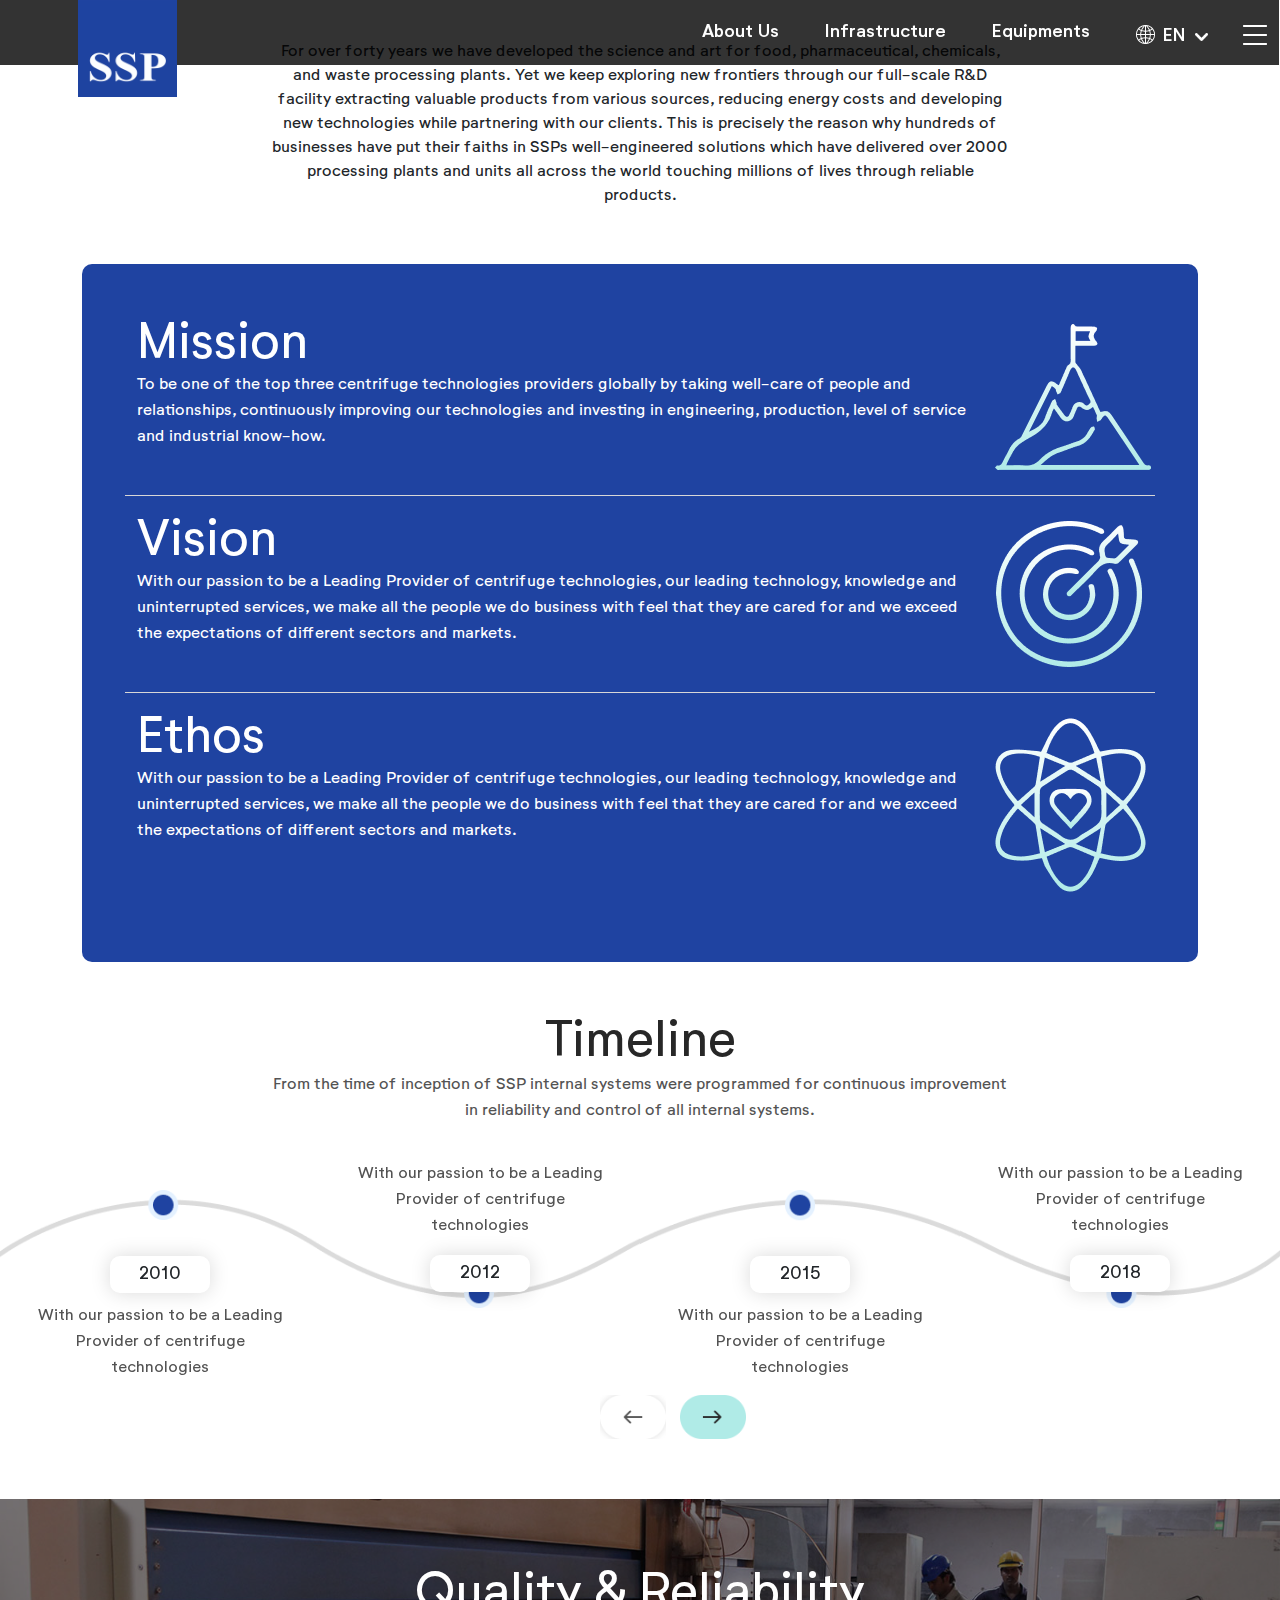
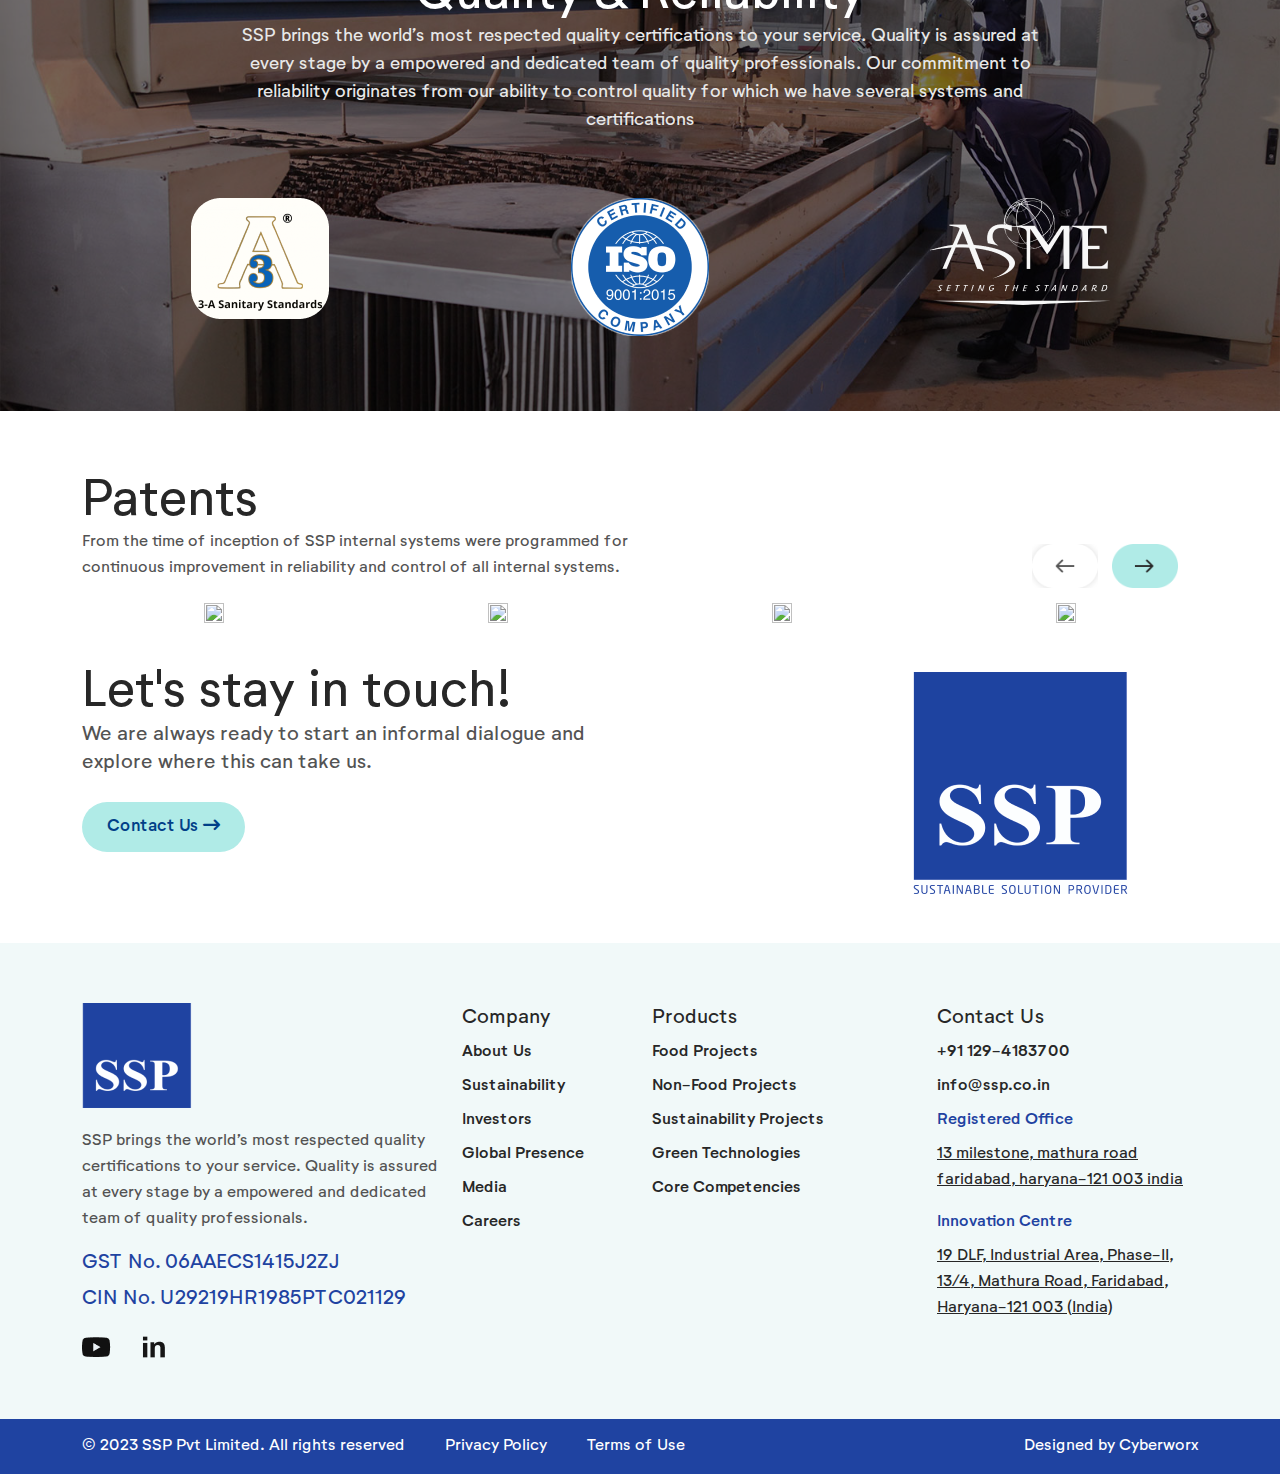
==== about-us.html @ 3e8a74be "edit some respinsive code in html" ====
<!DOCTYPE html>
<html lang="en">
<head>
  <meta charset="UTF-8">
  <meta name="viewport" content="width=device-width, initial-scale=1.0">
  <title>SSP | About Us</title>
  <link href="https://cdn.jsdelivr.net/npm/bootstrap@5.3.2/dist/css/bootstrap.min.css" rel="stylesheet">
  <link rel="stylesheet" href="https://cdnjs.cloudflare.com/ajax/libs/font-awesome/6.5.1/css/all.min.css"/>
  <link rel="stylesheet" href="https://cdn.jsdelivr.net/npm/swiper@11/swiper-bundle.min.css" />
  <link href="https://unpkg.com/aos@2.3.1/dist/aos.css" rel="stylesheet">
  <link rel="stylesheet" href="css/lightbox.min.css">
  <link rel="stylesheet" href="css/style.css">
  <link rel="stylesheet" href="css/responsive.css">
</head>

<body>
  <header>
    <nav class="navbar navbar-expand-sm">
      <div class="container-fluid">
        <a class="navbar-brand" href="index.html">
          <img src="images/logo.png" alt="">
        </a>
        <button class="navbar-toggler" type="button" data-bs-toggle="collapse" data-bs-target="#mynavbar">
          <i class="fa-solid fa-bars"></i>
        </button>
        <div class="collapse navbar-collapse" id="mynavbar">
          <ul class="navbar-nav ms-auto">
            <li class="nav-item">
              <a class="nav-link" href="about-us.html">About Us</a>
            </li>
            <li class="nav-item">
              <a class="nav-link" href="infrastructure.html">Infrastructure</a>
            </li>
            <li class="nav-item">
              <a class="nav-link" href="javascript:void(0)">Equipments</a>
            </li>

            <li class="nav-item extra"><a class="nav-link" href="blogs.html">Blogs</a></li>
            <li class="nav-item extra"><a class="nav-link" href="#">Clients</a></li>
            <li class="nav-item extra"><a class="nav-link" href="contact.html">Contact</a></li>

            <li class="nav-item dropdown">
              <a class="nav-link dropdown-toggle" href="#" role="button" data-bs-toggle="dropdown"><img src="images/blog.png" alt=""> <span>EN</span></a>
              <ul class="dropdown-menu">
                <li><a class="dropdown-item" href="#">EN</a></li>
                <li><a class="dropdown-item" href="#">HI</a></li>
              </ul>
            </li>
            <li class="sidebar-btn">
              <a class="openbtn" onclick="openNav()"><img src="images/bar.png" alt=""></a>
            </li>
          </ul>
        </div>
      </div>
    </nav>
  </header>
  <div id="mySidebar" class="sidebar">
    <a href="javascript:void(0)" class="closebtn" onclick="closeNav()">
        <i class="fa-solid fa-xmark"></i>
    </a>
    <ul>
      <li><a href="about-us.html">About Us</a></li>
      <li><a href="blogs.html">Blogs</a></li>
      <li><a href="#">Clients</a></li>
      <li><a href="contact.html">Contact</a></li>
    </ul>
  </div>
  <div id="slider">
    <div id="demo" class="carousel slide inner-slider" data-bs-ride="carousel">
      <!-- Indicators/dots -->
      <div class="carousel-indicators">
        <button type="button" data-bs-target="#demo" data-bs-slide-to="0" class="active"></button>
        <button type="button" data-bs-target="#demo" data-bs-slide-to="1"></button>
        <button type="button" data-bs-target="#demo" data-bs-slide-to="2"></button>
      </div>

      <!-- The slideshow/carousel -->
      <div class="carousel-inner">
        <div class="carousel-item active">
          <img src="images/img-18.png" alt="" class="d-block" style="width:100%">
          
          <div class="carousel-caption">
            <h3>About Us</h3>
          </div>
        </div>
        <div class="carousel-item">
          <img src="images/img8.png" alt="" class="d-block" style="width:100%">
          <div class="carousel-caption">
            <h3>Possibilities</h3>
          </div>
        </div>
        <div class="carousel-item">
          <img src="images/img6.png" alt="" class="d-block" style="width:100%">
          <div class="carousel-caption">
            <h3>Responsibilities</h3>
          </div>
        </div>
      </div>
    </div>
  </div>
  <section class="about-us">
    <div class="container">
      <div class="row">
        <div class="col-12 col-lg-8 mx-auto text-center">
          <p>For over forty years we have developed the science and art for food, pharmaceutical, chemicals, and waste processing plants. Yet we keep exploring new frontiers through our full-scale R&D facility extracting valuable products from various sources, reducing energy costs and developing new technologies while partnering with our clients. This is precisely the reason why hundreds of businesses have put their faiths in SSPs well-engineered solutions which have delivered over 2000 processing plants and units all across the world touching millions of lives through reliable products.</p>
        </div>
      </div>
    </div>
  </section>
  <section class="mission">
    <div class="container">
      <div class="row">
        <div class="col-12">
          <div class="mission-box">
            <div class="row mission-box-div">
              <div class="col-12 col-lg-10 order-2 order-lg-0">
                <h2>Mission</h2>
                <p>To be one of the top three centrifuge technologies providers globally by taking well-care of people and relationships, continuously improving our technologies and investing in engineering, production, level of service and industrial know-how.</p>
              </div>
              <div class="col-12 col-lg-2 text-center text-lg-left mb-3 mb-lg-0">
                <img src="images/flag.png" alt="">
              </div>
            </div>
            <div class="row mission-box-div">
              <div class="col-12 col-lg-10 order-2 order-lg-0">
                <h2>Vision</h2>
                <p>With our passion to be a Leading Provider of centrifuge technologies, our leading technology, knowledge and uninterrupted services, we make all the people we do business with feel that they are cared for and we exceed the expectations of different sectors and markets.</p>
              </div>
              <div class="col-12 col-lg-2 text-center text-lg-left mb-3 mb-lg-0">
                <img src="images/circel-icon.png" alt="">
              </div>
            </div>
            <div class="row mission-box-div">
              <div class="col-12 col-lg-10 order-2 order-lg-0">
                <h2>Ethos</h2>
                <p>With our passion to be a Leading Provider of centrifuge technologies, our leading technology, knowledge and uninterrupted services, we make all the people we do business with feel that they are cared for and we exceed the expectations of different sectors and markets.</p>
              </div>
              <div class="col-12 col-lg-2 text-center text-lg-left mb-3 mb-lg-0">
                <img src="images/star.png" alt="">
              </div>
            </div>
          </div>
        </div>
      </div>
    </div>
  </section>
  <section class="timeline">
    <div class="container">
      <div class="row">
        <div class="col-12 text-center">
          <h3>Timeline</h3>
          <p class="col-12 col-lg-8 mx-auto">From the time of inception of SSP internal systems were programmed for continuous improvement in reliability and control of all internal systems.</p>
        </div>
      </div>
    </div>
    <div class="container-fluid">
      <div class="row">
        <div class="swiper timelineSwiper button-bottom">
            <div class="swiper-wrapper">
              <div class="swiper-slide slide1">
                <img src="images/timeline-1.png" alt="">
                <div class="timeline-text">
                  <span class="time">2010</span>
                  <p>With our passion to be a Leading Provider of centrifuge technologies</p>
                </div>
              </div>
              <div class="swiper-slide slide2">                
                <img src="images/timeline-2.png" alt="">
                <div class="timeline-text">
                  <span class="time">2012</span>
                  <p>With our passion to be a Leading Provider of centrifuge technologies</p>
                </div>
              </div>
              <div class="swiper-slide slide3">
                <img src="images/timeline-3.png" alt="">
                <div class="timeline-text">
                  <span class="time">2015</span>
                  <p>With our passion to be a Leading Provider of centrifuge technologies</p>
                </div>
              </div>
              <div class="swiper-slide slide4">                
                <img src="images/timeline-4.png" alt="">
                <div class="timeline-text">
                  <span class="time">2018</span>
                  <p>With our passion to be a Leading Provider of centrifuge technologies</p>
                </div>
              </div>
              <div class="swiper-slide slide5">
                <img src="images/timeline-1.png" alt="">
                <div class="timeline-text">
                  <span class="time">2020</span>
                  <p>With our passion to be a Leading Provider of centrifuge technologies</p>
                </div>
              </div>
              <div class="swiper-slide slide6">                
                <img src="images/timeline-2.png" alt="">
                <div class="timeline-text">
                  <span class="time">2022</span>
                  <p>With our passion to be a Leading Provider of centrifuge technologies</p>
                </div>
              </div>
            </div>
            <div class="swiper-button-next"></div>
            <div class="swiper-button-prev"></div>
        </div>
      </div>
    </div>
  </section>
  <section class="quality">
    <div class="container">
      <div class="row">
        <div class="col-12 text-center">
          <h3>Quality & Reliability</h3>
          <p class="col-12 col-lg-9 mx-auto">SSP brings the world’s most respected quality certifications to your service. Quality is assured at every stage by a empowered and dedicated team of quality professionals. Our commitment to reliability originates from our ability to control quality for which we have several systems and certifications</p>
        </div>
      </div>
      <div class="row mt-5">
        <div class="col-4 text-center">
          <img src="images/a3.png" alt="" class="mx-auto img-fluid">
        </div>
        <div class="col-4 text-center">
          <img src="images/iso-icon.png" alt="" class="mx-auto img-fluid">
        </div>
        <div class="col-4 text-center">
          <img src="images/asme-logo.png" alt="" class="mx-auto img-fluid">
        </div>
      </div>
    </div>
  </section>
   <section class="patents">
    <div class="container">
      <div class="row patents-box">
        <div class="col-12">
          <h3>Patents</h3>
          <p class="col-12 col-lg-6 px-0">From the time of inception of SSP internal systems were programmed for continuous improvement in reliability and control of all internal systems.</p>
        </div>
      </div>
      <div class="row mt-3">
        <div class="col-12">
          <div class="swiper patentsSwiper button-top">
            <div class="swiper-wrapper">
              <div class="swiper-slide">
                <div class="item-box">
                  <a data-bs-toggle="modal" data-bs-target="#modal1">
                  <img src="images/certificate.png" alt=""></a>
                </div>
              </div>
              <div class="swiper-slide">
                <div class="item-box">
                  <a data-bs-toggle="modal" data-bs-target="#modal1">
                  <img src="images/certificate.png" alt=""></a>
                </div>
              </div>
              <div class="swiper-slide">
                <div class="item-box">
                  <a data-bs-toggle="modal" data-bs-target="#modal1">
                  <img src="images/certificate.png" alt=""></a>
                </div>
              </div>
              <div class="swiper-slide">
                <div class="item-box">
                  <a data-bs-toggle="modal" data-bs-target="#modal1">
                  <img src="images/certificate.png" alt=""></a>
                </div>
              </div>
              <div class="swiper-slide">
                <div class="item-box">
                  <a data-bs-toggle="modal" data-bs-target="#modal1">
                  <img src="images/certificate.png" alt=""></a>
                </div>
              </div>
            </div>
            <div class="swiper-button-next"></div>
            <div class="swiper-button-prev"></div>
          </div>
        </div>
      </div>
    </div>
  </section>
  <section class="share">
    <div class="container">
      <div class="row">
        <div class="col-12 col-lg-8 order-2 order-lg-0">
          <h3>Let's stay in touch!</h3>
          <p class="col-12 col-lg-9">We are always ready to start an informal dialogue and explore where this can take us.</p>
          <a href="#" class="btn btn-custom">Contact Us <i class="fa-solid fa-arrow-right-long"></i></a>
        </div>
        <div class="col-12 col-lg-4 text-center mb-3 mb-lg-0">
          <div class="share-img">
            <img src="images/ssp-tagline.png" alt="">
          </div>
        </div>
      </div>
    </div>
  </section>
  <footer>
    <div class="container">
      <div class="row">
        <div class="col-12 col-lg-4">
          <img src="images/footer-logo.png" alt="">
          <p>SSP brings the world’s most respected quality certifications to your service. Quality is assured at every stage by a empowered and dedicated team of quality professionals.</p>
          <ul class="number">
            <li>GST No. 06AAECS1415J2ZJ</li>
            <li>CIN No. U29219HR1985PTC021129</li>
          </ul>
          <ul class="social">
            <li><a href="#"><img src="images/youtube-icon.png" alt=""></a></li>
            <li><a href="#"><img src="images/linkedin-icon.png" alt=""></a></li>
          </ul>
        </div>
        <div class="col-12 col-lg-2">
          <h4>Company</h4>
          <ul class="footer-link">
            <li><a href="#">About Us</a></li>
            <li><a href="#">Sustainability</a></li>
            <li><a href="#">Investors</a></li>
            <li><a href="#">Global Presence</a></li>
            <li><a href="#">Media</a></li>
            <li><a href="#">Careers</a></li>
          </ul>
        </div>
        <div class="col-12 col-lg-3">
          <h4>Products</h4>
          <ul class="footer-link">
            <li><a href="#">Food Projects</a></li>
            <li><a href="#">Non-Food Projects</a></li>
            <li><a href="#">Sustainability Projects</a></li>
            <li><a href="#">Green Technologies</a></li>
            <li><a href="#">Core Competencies</a></li>
          </ul>
        </div>
        <div class="col-12 col-lg-3">
          <h4>Contact Us</h4>
          <ul class="footer-link">
            <li><a href="#">+91 129-4183700</a></li>
            <li><a href="#">info@ssp.co.in</a></li>
          </ul>
          <address>
            <span>Registered Office</span>
            <a href="#">13 milestone, mathura road faridabad, haryana-121 003 india</a>
          </address>
          <address>
            <span>Innovation Centre</span>
            <a href="#">19 DLF, Industrial Area, Phase-II, 13/4, Mathura Road, Faridabad, Haryana-121 003 (India)</a>
          </address>
        </div>
      </div>
    </div>
  </footer>
  <div class="footer-botton">
      <div class="container">
        <div class="row">
          <div class="col-12 col-lg-9">
            <ul>
              <li>© 2023 SSP Pvt Limited. All rights reserved</li>
              <li><a href="#">Privacy Policy</a></li>
              <li><a href="#">Terms of Use</a></li>
            </ul>
          </div>
          <div class="col-12 col-lg-3">
            <p>Designed by Cyberworx</p>
          </div>
        </div>
      </div>
    </div>

    <div class="modal" id="modal1">
  <div class="modal-dialog modal-lg
  ">
    <div class="modal-content">
      <button type="button" class="btn-close" data-bs-dismiss="modal"></button>
      <div class="modal-body">
        <div class="row">
          <div class="col-6">
            <img src="images/certificate.png" alt="" class="img-fluid">
          </div>
           <div class="col-6">
             <h2>DEVICE AND PROCESS FOR PREPARING SPRAY DRIED POWDERS</h2>
             <span>Number</span>
             <p class="code">335118</p>
             <p>We are always ready to start an informal dialogue and explore where this can take us. We are always ready to start an informal dialogue and explore where this can take us.</p>
           </div>
        </div>
      </div>
    </div>
  </div>
</div>
    
    <script src="https://code.jquery.com/jquery-3.6.4.min.js"></script>
    <script src="https://cdnjs.cloudflare.com/ajax/libs/waypoints/4.0.1/jquery.waypoints.min.js"></script>
    <script src="js/lightbox.min.js"></script>
  <script src="https://cdn.jsdelivr.net/npm/bootstrap@5.3.2/dist/js/bootstrap.bundle.min.js"></script>
  <script src="https://cdn.jsdelivr.net/npm/swiper@11/swiper-bundle.min.js"></script>
  <script src="https://unpkg.com/aos@2.3.1/dist/aos.js"></script>
  <script src="https://cdnjs.cloudflare.com/ajax/libs/font-awesome/6.5.1/js/all.min.js"></script>
  <script src="https://cdn.jsdelivr.net/npm/gsap@3.3.4/dist/gsap.min.js"></script>
  <script src="https://cdn.jsdelivr.net/npm/gsap@3.3.4/dist/ScrollTrigger.js"></script>
  <script src="js/custom.js"></script>
</body>
</html>
---- css/style.css ----
@import url('https://fonts.googleapis.com/css2?family=Hanken+Grotesk:wght@100;200;300;400;500;600;700;800;900&display=swap');
@import "font.css";
:root { 
	--blue: #0199dc; 
	--dark: #5f5951; 
	--light: #6a6a6a; 
	--orange: #d99745; 
	--white: #ffffff; 
	--font1:"Neutrif Studio";
	--font2:'Hanken Grotesk', sans-serif;
}
* { margin: 0; font-family: var(--font1); }
html,
body { overflow-x: hidden; }
header { position: fixed; width: 100%; height: 104px; margin: 0 0 0 -1px; z-index: 106; }
.navbar.navbar-expand-sm { position: absolute; width: 100%; height: 62.5%; top: 0; left: 0; background: rgba(0, 0, 0, 0.8); z-index: 98; }
.navbar-brand { position: absolute; width: 7.75%; height: 100%; top: 0; left: 6.14%; z-index: 106; padding: 0; }
.navbar-brand img { max-width: 100%; }
header nav li.nav-item.extra {display: none;}
.sidebar {height: 100%;width: 0;position: fixed;z-index: 9999;top: 0;right: 0;background-color: #111;overflow-x: hidden;transition: 0.5s;padding-top: 60px;}
.sidebar a {padding: 8px 8px 8px 32px;text-decoration: none;font-size: 23px;color: #fff;display: block;transition: 0.3s;}
.sidebar a:hover {color: #5eb3fd;}
.sidebar .closebtn { position: absolute; top: 0; right: 25px; font-size: 35px; margin-left: 50px; }
.sidebar ul { padding: 0; list-style: none; }
#slider .carousel-caption { left: 6%; bottom: 40px; }
#slider video{width: 100%;height: auto;}
#slider .carousel-caption h3 { display: flex; align-items: flex-start; justify-content: flex-start; position: relative; color: #ffffff; font-size: 150px; font-weight: 500; line-height: 146px; text-align: left; text-overflow: initial; z-index: 4; }
header nav a.nav-link { color: #fff; font-size: 18px; font-style: normal; font-weight: 500; line-height: normal; }
header nav a.nav-link:hover {color: #5eb3fd;}
header nav .dropdown-toggle::after {display: none;}
.navbar-expand-sm .navbar-nav .dropdown-menu {right: 0px;left: auto;}
.navbar-expand-sm .navbar-nav { gap: 30px; }
header nav li a span { color: #ffffff; font-size: 18px; font-weight: 500; line-height: 21.946px; text-align: left; white-space: nowrap; display: inline-block; position: relative; top: 4px; left: 3px; width: 45px; background: url(../images/angal-down-white.png); background-repeat: no-repeat; background-position: center right; background-size: 13px; }
header nav li a {display: block;text-decoration: none;cursor: pointer;}
header nav li { display: flex; align-items: center; justify-content: center; }
.carousel-indicators [data-bs-target] { width: 18px; max-height: 18px; height: 0px; border-radius: 100%; aspect-ratio: 1/1; background: #606060; }
.carousel-indicators .active { background: #b0ebe7; }
.about-us .text-box h2 { color: #272727; font-size: 30px; font-style: normal; font-weight: 400; line-height: 40px; }
.btn-custom {background: #b0ebe7;border-radius: 40px;color: #014088;font-size: 17px;font-style: normal;font-weight: 500;line-height: 32px;margin: 10px 0;padding: 8px 24px;position: relative;}
.btn-custom svg { position: relative; right: -6px; top: 1px; }
.btn-custom:hover { background: #67ebe2; }

.video-container { position: relative; }
.video-container video { width: 100%; height: 100%; border-radius: 4px; }
.play-button-wrapper { position: absolute; top: 0; left: 0; right: 0; bottom: 0; display: flex; align-items: center; justify-content: center; width: 100%; height: auto; pointer-events: none; }
.play-button-wrapper #circle-play-b { cursor: pointer; pointer-events: auto; }
.play-button-wrapper #circle-play-b img { width: 62px; height: 62px; fill: #fff; stroke: #fff; cursor: pointer; background-color: rgba(0, 0, 0, 0.2); border-radius: 50%; opacity: 0.9; }
.about-us {padding: 40px 0;}

.count-box h3 { margin: 20px 0; font-size: 60px; font-weight: 700; line-height: 46px; text-align: center; white-space: nowrap; background: linear-gradient(166.83deg, #014088, #b0cbeb); -webkit-background-clip: text; -webkit-text-fill-color: transparent; }
.count-box { text-align: center; }
.count-box p { color: #272727; font-size: 16px; font-weight: 500; line-height: 24px; text-align: center; white-space: nowrap; margin: 0; }
.count-box h3:after { content: '+'; }
.count-box a { text-decoration: none; }

.global-presence h3 { color: #272727; font-size: 50px; font-style: normal; font-weight: 400; line-height: 40px; }
.global-presence p { width: 426px; height: 40px; flex-shrink: 0; color: #535353; text-align: center;font-size: 16px; font-style: normal; font-weight: 400; line-height: 22px; margin: 10px auto; }

.our-service { background: #1f43a1; min-height: 650px; padding: 50px 0; padding-left: 6%; }
.our-service h3 { color: #fff; font-size: 50px; font-style: normal; font-weight: 400; line-height: 54px; }
.our-service p { color: #e8e8e8; font-size: 16px; font-style: normal; font-weight: 400; line-height: 22px; margin-bottom: 2.5rem; }
.our-service .item-box { border-radius: 10px; background: #2c51b0; text-align: center; display: flex; flex-direction: column; justify-content: space-between; align-items: center; padding: 40px 80px; min-height: 340px; width: 100%; }
.our-service .item-box img { width: auto; height: 150px; object-fit: unset; }

.swiper-slide { background: transparent !important; }
.swiper { width: 100%; height: 100%; }
.swiper-slide { text-align: center; font-size: 18px; background: #fff; display: flex; justify-content: center; align-items: center; }
.swiper-slide img { display: block; width: 100%; height: 100%; object-fit: cover; }
.swiper-button-next:hover,
.swiper-button-prev:hover{
    transform: scale(1.1);
}
.swiper-button-prev:after,
.swiper-button-next:after { display: none; }
.swiper-button-next.swiper-button-disabled { background: url(../images/arrow-right.png); }
.swiper-button-prev.swiper-button-disabled { background: url(../images/arrow-left.png); }
.swiper-button-prev { background: url(../images/arrow-left-active.png); }
.swiper-button-next { background: url(../images/arrow-right-active.png); }
.swiper-button-next.swiper-button-disabled,
.swiper-button-prev.swiper-button-disabled,
.swiper-button-prev,
.swiper-button-next { background-repeat: no-repeat; background-position: center; background-size: cover; width: 66px; opacity: 1;transition:all 0.5s}

.serviceSwiper.button-bottom .swiper-button-prev { left: calc(50% - 40px); bottom: 0px; top: auto; }
.serviceSwiper.button-bottom .swiper-button-next { left: calc(50% + 40px); bottom: 0px; top: auto; }

.serviceSwiper.button-bottom,
.certificationSwiper.button-bottom{ padding-bottom: 75px; }
.patentsSwiper.button-top{padding-top: 60px;}
.patentsSwiper.button-top .swiper-button-prev {right: calc(9% + 0px);top: 23px;bottom:auto;left:auto;}
.patentsSwiper.button-top .swiper-button-next {right: calc(9% - 80px);top: 23px;bottom: auto;left: auto;}
.patents-box { position: relative; top: 70px; }

.certifications { padding: 60px 0; }
.certificationSwiper.button-bottom .swiper-button-prev { left: calc(43%); bottom: 0px; top: auto; }
.certificationSwiper.button-bottom .swiper-button-next { right: calc(43%); bottom: 0px; top: auto; }
.certifications h3 { color: #272727; font-size: 50px; font-style: normal; font-weight: 400; line-height: 40px; }
.certifications p { color: #535353; text-align: center; font-size: 16px; font-style: normal; font-weight: 400; line-height: 22px; }

.share {padding: 40px 0;}
.share .share-img img { max-width: 100%; }
.share h3 { color: #272727; font-size: 50px; font-style: normal; font-weight: 400; line-height: 40px; }
.share p { color: #535353; font-size: 20px; font-style: normal; font-weight: 400; line-height: 28px; }

.modal-content .btn-close { position: absolute; right: 10px; top: 10px; z-index: 5; }
.modal-content { padding-top: 15px; }
.item-box a {cursor: pointer;}

footer { width: 100%; background: #f1f9f9; padding: 60px 0; }
footer p { color: #535353;font-size: 16px; font-style: normal; font-weight: 400; line-height: 26px; }
footer img { margin-bottom: 20px; }
footer h4 { color: #272727;font-size: 20px; font-style: normal; font-weight: 400; line-height: 28px; }
footer ul { padding: 0; list-style: none; margin: 0; display: flex; flex-direction: column; gap: 8px; }
footer ul li a { color: #272727;font-size: 16px; font-style: normal; font-weight: 500; line-height: 26px; text-decoration: none; }
address span { display: block; color: #1F43A1;font-size: 16px; font-style: normal; font-weight: 500; line-height: 26px; margin: 8px 0; }
address a { color: #272727;font-size: 16px; font-style: normal; font-weight: 400; line-height: 26px; text-decoration-line: underline; }
footer ul li a img { margin: 0; }
footer ul li a:hover {color: #1f43a1;}
ul.number { padding: 0; list-style: none; }
ul.number li { color: #1F43A1;font-size: 20px; font-style: normal; font-weight: 400; line-height: 28px; }
ul.social { padding: 0; list-style: none; display: flex; gap: 30px; flex-direction: revert; margin-top: 20px; }
.footer-botton { background: #1f43a1; color: #fff; height: 55px; }
.footer-botton ul { padding: 0; list-style: none; display: flex; align-items: center; gap: 40px; margin: 0; height: 55px; }
.footer-botton ul li a { display: block; text-decoration: none; color: #fff; }
.footer-botton p { margin: 0; line-height: 55px; text-align: right; }



/*--- About Us -----*/
.mission-box { border-radius: 10px; background: #1F43A1; padding: 60px 55px 20px; }
.mission-box-div { margin-bottom: 25px; border-bottom: 1px solid #D7D7D7; padding-bottom: 25px; }
.mission-box .mission-box-div:last-child { border-bottom: none; }
.mission-box h2 { color: #FFF;font-size: 50px; font-style: normal; font-weight: 400; line-height: 40px; }
.mission-box p { color: #FFF;font-size: 16px; font-style: normal; font-weight: 400; line-height: 26px; }

.timeline { padding: 60px 0; }
.timeline h3 { color: #272727;font-size: 50px; font-style: normal; font-weight: 400; line-height: 40px; }
.timeline p {color: #535353;text-align: center;font-size: 16px;font-style: normal;font-weight: 400;line-height: 26px;margin-top: 10px;}
.timelineSwiper .swiper-slide {display: flex;flex-direction: column;position: relative;}
.timelineSwiper.button-bottom .swiper-button-prev { left: calc(50% - 40px); bottom: 0px; top: auto; }
.timelineSwiper.button-bottom .swiper-button-next { left: calc(50% + 40px); bottom: 0px; top: auto; }
.timeline-text {padding: 6px 30px;position: absolute;top: -45px;display: flex;flex-direction: column-reverse;}
.timelineSwiper .swiper-slide.slide1 .timeline-text,
.timelineSwiper .swiper-slide.slide3 .timeline-text,
.timelineSwiper .swiper-slide.slide5 .timeline-text {top: 60px;display: flex;flex-direction: column;}
.timelineSwiper.button-bottom { padding: 50px 0 130px; }
span.time { border-radius: 10px; background: #FFF; box-shadow: 0px 0px 20px 0px rgba(0, 0, 0, 0.15); display: inline-block; width: 100px; margin: 0 auto; padding: 5px; }
.patents h3 { color: #272727;font-size: 50px; font-style: normal; font-weight: 400; line-height: 40px; }
.patents p { color: #535353;font-size: 16px; font-style: normal; font-weight: 400; line-height: 26px; }
.quality { width: 100%; padding: 75px 0; background: url(../images/img-20.png); background-position: center; background-size: cover; background-repeat: no-repeat; display: flex; align-items: center; position: relative; }
.quality:after { content: ''; position: absolute; left: 0; top: 0; width: 100%; height: 100%; background: rgba(0, 0, 0, 0.54); z-index: 0; }
.quality .container { position: relative; z-index: 2; }
.quality h3 { color: #FFF; font-size: 50px; font-style: normal; font-weight: 400; line-height: 40px; }
.quality p { color: #E8E8E8; text-align: center; font-size: 18px; font-style: normal; font-weight: 400; line-height: 28px; }
.slide.inner-slider:after { content: ''; width: 100%; height: 100%; background: linear-gradient(177deg, rgba(0, 0, 0, 0.00) 29.23%, rgba(0, 0, 0, 0.78) 97.33%); position: absolute; z-index: 1; left: 0; top: 0; }
#slider .slide.inner-slider .carousel-caption h3 { font-size: 80px; font-style: normal; text-transform: uppercase; }
.inner-slider .carousel-caption {text-align: center;left: 0!important;right: auto;width: 100%;bottom: 20%!important;}
.inner-slider .carousel-caption h3 { justify-content: center !important; text-align: center !important; }

/*---- Contact Us-----*/
.get-touch {padding: 40px 0;}
.get-touch h3 { color: #272727;font-size: 50px; font-style: normal; font-weight: 400; line-height: 40px; }
.get-touch p { color: #535353;font-size: 16px; font-style: normal; font-weight: 400; line-height: 26px; }

.addresses h3 { color: #272727;font-size: 50px; font-style: normal; font-weight: 400; line-height: 40px; }
.addresses p { color: #535353;font-size: 16px; font-style: normal; font-weight: 400; line-height: 26px; }
.addresses .tab-box .nav-pills { }
.addresses .tab-box .nav-pills .nav-link {color: #535353;font-size: 18px;font-style: normal;font-weight: 400;line-height: 28px;background: transparent;position: relative;display: inline-block;}
.addresses .tab-box .nav-pills .nav-link.active {color: #272727;font-size: 18px;font-style: normal;font-weight: 500;line-height: 28px;}
.addresses .tab-box {border-radius: 10px;background: #F1F9F9;height: 100%;padding: 20px 10px;}
.addresses .tab-box .nav-pills .nav-link svg { display: none; position: absolute; right: -15px; top: 36%; }
.addresses .tab-box .nav-pills .nav-link.active svg { display: inline-block; }

.map-box .tab-content { overflow: hidden; border-radius: 10px; }
.map-box .tab-content .tab-pane { padding: 0; }

.contact-details {padding: 40px 0;}
.contact-details h3 { color: #272727;font-size: 50px; font-style: normal; font-weight: 400; line-height: 40px; }
.contact-details p { color: #535353;font-size: 16px; font-style: normal; font-weight: 400; line-height: 26px; }
.contact-details .info p { color: #272727;font-size: 18px; font-style: normal; font-weight: 400; line-height: 26px; }
.contact-details .info-title { color: #272727;font-size: 20px; font-style: normal; font-weight: 500; line-height: 28px; display: flex; align-items: center; gap: 10px; margin-bottom: 15px; }

.project h3 { color: #272727; font-size: 50px; font-style: normal; font-weight: 400; line-height: 40px; }
.project p { color: #414141; font-family: var(--font2); font-size: 20px; font-style: normal; font-weight: 500; line-height: normal; }
.project .tab-content { border-left: 1px solid #ddd; border-right: 1px solid #ddd; }
.project .tab-content ul { padding: 0; list-style: none; }
.project .tab-content ul li { padding: 10px; display: flex; align-items: center; gap: 20px; border-top: 1px solid #ddd; min-height: 60px; }
.project .tab-content ul li:last-child { border-bottom: 1px solid #ddd; }
.project .tab-content .tab-pane { padding: 0; }
.project .tab-content ul li:first-child { border-top: none; }
.project a.nav-link { color: #272727; text-align: center; font-family: var(--font2); font-size: 18px; font-style: normal; font-weight: 500; line-height: normal; }
.project a.nav-link.active { color: #1F43A1; font-family: var(--font2); font-size: 18px; font-style: normal; font-weight: 500; line-height: normal; }
.project { padding: 40px 0; }
.addresses { padding: 40px 0; }
.faq{padding: 40px 0;}
.faq h3 { color: #272727; font-size: 50px; font-style: normal; font-weight: 400; line-height: 56px; }
.faq #accordion .card-header a {color: #272727;font-size: 20px;font-style: normal;font-weight: 500;line-height: 30px;padding-left: 0;}
.faq #accordion .card-body p { color: #535353;font-size: 16px; font-style: normal; font-weight: 400; line-height: 28px; }
.faq #accordion .card-header { border-radius: 10px !important; background: #FFF; box-shadow: 0px 0px 20px 0px rgba(0, 0, 0, 0.15); border: none; margin-bottom: 15px; }
.faq #accordion .collapse { border-radius: 10px !important; background: #FFF; box-shadow: 0px 0px 20px 0px rgba(0, 0, 0, 0.15); border: none; margin-bottom: 15px; }
.faq #accordion .card { border: none; }
.faq #accordion .card.active .card-header { margin-bottom: 0; box-shadow: 0px -10px 20px 0px rgb(0 0 0 / 15%); padding-bottom: 0; border-radius: 10px 10px 0 0 !important; }
.faq #accordion .card.active .collapse { box-shadow: 0px 15px 20px 0px rgb(0 0 0 / 15%); border-radius: 0 0 10px 10px !important; }
.faq #accordion .card.active .collapse .card-body { padding-top: 0; }
.faq #accordion .card-header a:active {border: none;}
.faq #accordion .card .card-header:after { content: '+'; font-size: 22px; position: absolute; right: 25px; top: 15px; font-weight: 600; }
.faq #accordion .card.active .card-header:after { content: '-'; }

/* -------- Infrastructure ----- */
.our-locations { padding: 40px 0; }
.our-locations h3 { color: #272727;font-size: 50px; font-style: normal; font-weight: 400; line-height: 40px; }
.our-locations p { color: #535353;font-size: 16px; font-style: normal; font-weight: 400; line-height: 24px; }
.our-locations h5 { color: #014088;font-size: 20px; font-style: normal; font-weight: 500; line-height: 28px; margin-top: 15px; }

.innovation-centre h3 { color: #272727;font-size: 40px; font-style: normal; font-weight: 400; line-height: 40px; }
.innovation-centre p { color: #535353;font-size: 16px; font-style: normal; font-weight: 400; line-height: 26px; }

.latest-innovation .swiper-slide {border-radius: 10px;background: #F1F9F9 !important;flex-direction: column;padding: 20px 30px;text-align: left;align-items: self-start;min-height: 230px;}
.latest-innovation .swiper-slide h4 { color: #272727;font-size: 16px; font-style: normal; font-weight: 500; line-height: 22px; }
.latest-innovation .swiper-slide ul { padding: 0; }
.latest-innovation .swiper-slide ul li {color: #535353;font-size: 16px;font-style: normal;font-weight: 400;line-height: 28px;}
.latest-innovation .swiper-slide ul li::marker{color:#1F43A1;}
.latest-innovation {padding: 40px 0 20px 6%;}
.innovationSwiper.button-bottom .swiper-button-prev {left: calc(50% - 40px);bottom: 0;top: auto;}
.innovationSwiper.button-bottom .swiper-button-next { left: calc(50% + 40px); bottom: 0px; top: auto; }
.latest-innovation h3 { color: #272727; font-size: 30px; font-style: normal; font-weight: 400; line-height: 26px; margin: 25px 0; }
.swiper.innovationSwiper { padding-bottom: 70px; }

.works .gallery { display: grid; grid-template-columns: repeat(2, 1fr); grid-template-rows: repeat(2, 1fr); grid-column-gap: 12px; grid-row-gap: 12px; }
.works .gallery .div1 { grid-area: 1 / 1 / 3 / 2; }
.works .gallery .div2 { grid-area: 1 / 2 / 2 / 3; }
.works .gallery .div3 { grid-area: 2 / 2 / 3 / 3; }
.works .card .card-header a { color: #272727; font-size: 40px; font-style: normal; font-weight: 400; line-height: 40px; padding: 0; }
.works .card .card-header {border: none;background: #fff;padding: 20px 0;}
.works .card { border: none; background: transparent; border-bottom: 1px solid #ddd; }

.profile { padding: 40px 0; }
.profile-text { border-radius: 10px; background: #F1F9F9; height: 100%; padding: 30px 90px 30px 30px; }

.featured { padding: 40px 0; }
.featured h3 { color: #272727; font-size: 50px; font-style: normal; font-weight: 400; line-height: 40px; margin-bottom: 25px; }
span.date { color: #B7B7B7; font-size: 16px; font-style: normal; font-weight: 400; line-height: 28px; }
.featured h4 { color: #272727; font-size: 30px; font-style: normal; font-weight: 500; line-height: 40px; }
.featured p { color: #535353; font-size: 18px; font-style: normal; font-weight: 400; line-height: 28px; }
.btn-link { color: #014088; font-size: 18px; font-style: normal; font-weight: 500; line-height: normal; text-decoration: none; padding-left: 0; }
.latest-updates { padding: 40px 0; }
.latest-updates h3 { color: #272727; font-size: 50px; font-style: normal; font-weight: 400; line-height: 40px; margin-bottom: 25px; }
.latest-updates .post h3 { color: #373737; font-size: 18px; font-style: normal; font-weight: 500; line-height: 26px; margin: 10px 0; }
.latest-updates .post { margin: 20px 0; padding-right: 20px; }
---- css/responsive.css ----
@media only screen and (min-width: 1920px) {
    /* large laptops and desktops */
    
}
@media only screen and (min-width:768px) and (max-width:1024px){
    /* Tablets */

}
@media only screen and (max-width:767px){
    /* For mobile phones: */
	header nav li.nav-item.extra { display: inline-block; }
	#slider { margin-top: 58px; }
	.navbar.navbar-expand-sm { background: #000; }
	.navbar-brand { width: 20%; }
	button.navbar-toggler { position: absolute; right: 5px; top: 13px; color: #fff; z-index: 99; font-size: 26px; }
	#slider .carousel-caption h3 { font-size: 40px; line-height: 50px; }
	#slider .carousel-caption { bottom: 20px; }
	.navbar-toggler:focus { box-shadow: none; }
	#mynavbar { background: rgb(0 0 0 / 80%); padding: 20px; padding-top: 30px; position: absolute; top: 60px; left: 0; width: 100%; z-index: 9; }
	.navbar-expand-sm .navbar-nav { margin: 0; align-items: flex-start; gap: 10px; }
	#mynavbar li.sidebar-btn { display: none; }
	#mynavbar li.nav-item.dropdown { display: none; }
	.about-us .text-box h2 { font-size: 22px; }
	section.about-us .text-box { padding-top: 20px; }
	.our-service { padding-left: 0; }
	.serviceSwiper.button-bottom .swiper-button-prev { left: 40%; transform: translateX(-50%); }
	.serviceSwiper.button-bottom .swiper-button-next { left: 60%; transform: translateX(-50%); }
	.global-presence h3 { font-size: 22px; }
	.global-presence p { width: 75%; }
	.our-service h3 { font-size: 26px; }
	.certifications h3 { font-size: 26px; line-height: 32px; }
	.share h3 { font-size: 26px; line-height: 32px; }
	.certificationSwiper.button-bottom .swiper-button-next { left: 60%; transform: translateX(-50%); }
	.certificationSwiper.button-bottom .swiper-button-prev { left: 40%; transform: translateX(-50%); }
	#slider .slide.inner-slider .carousel-caption h3 { font-size: 32px; }
	.mission-box { padding: 45px 30px 20px; text-align: center; }
	.timelineSwiper.button-bottom .swiper-button-prev { left: 40%; transform: translateX(-50%); }
	.timelineSwiper.button-bottom .swiper-button-next { left: 60%; transform: translateX(-50%); }
	.quality h3,
	.patents h3,
	.mission-box h2,
	.timeline h3,
	.get-touch h3,
	.addresses h3,
	.contact-details h3,
	.project h3,
	.faq h3 { font-size: 32px; line-height: 40px; }
	.addresses .tab-box { height: auto; margin-bottom: 30px; }
	.info { padding: 20px; border-bottom: 1px solid #ddd; }
	.project a.nav-link { font-size: 16px; background: #ddd; }
	.project a.nav-link.active { font-size: 17px; background: #b7b7b7; }
	ul.nav.nav-tabs.nav-justified { gap: 10px; flex-direction: column; }
	.get-touch,
	.addresses,
	.project,
	.contact-details { padding-bottom: 0; }
}
@media only screen and (max-width:375px){

}
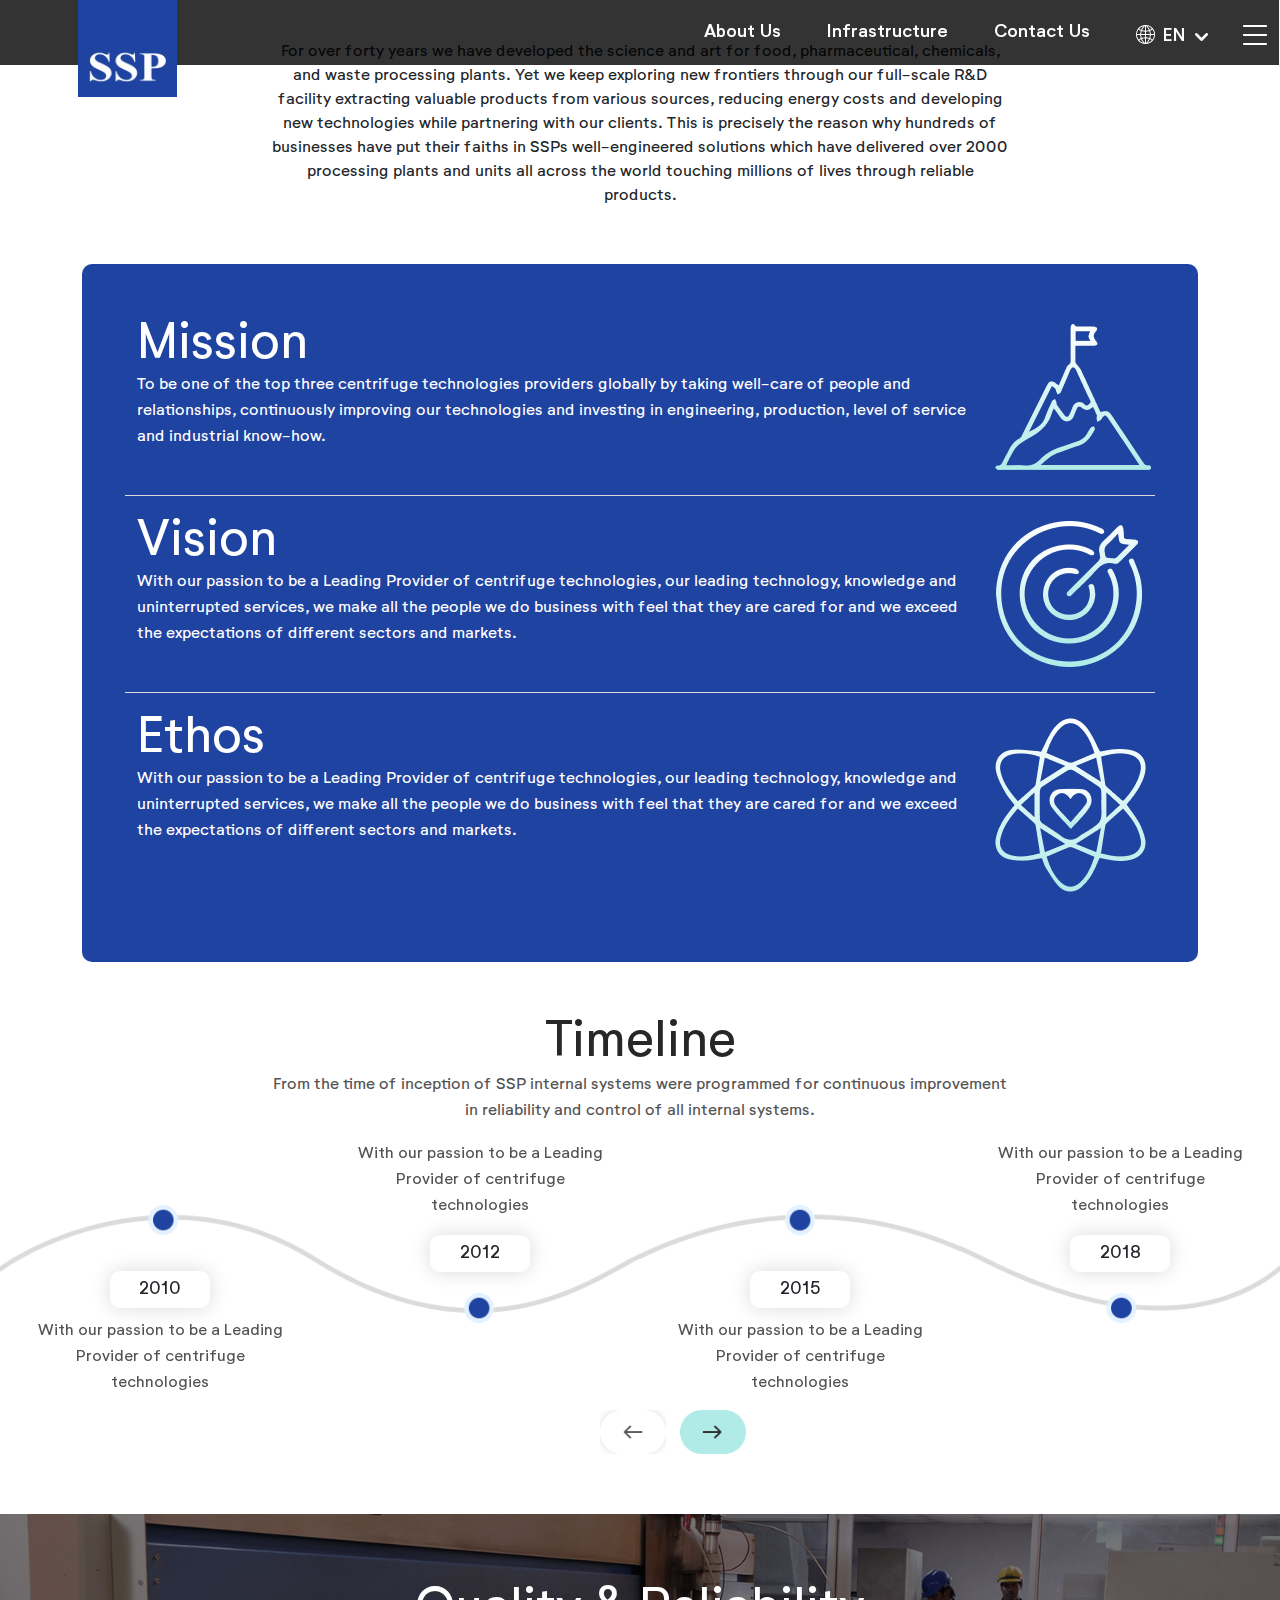
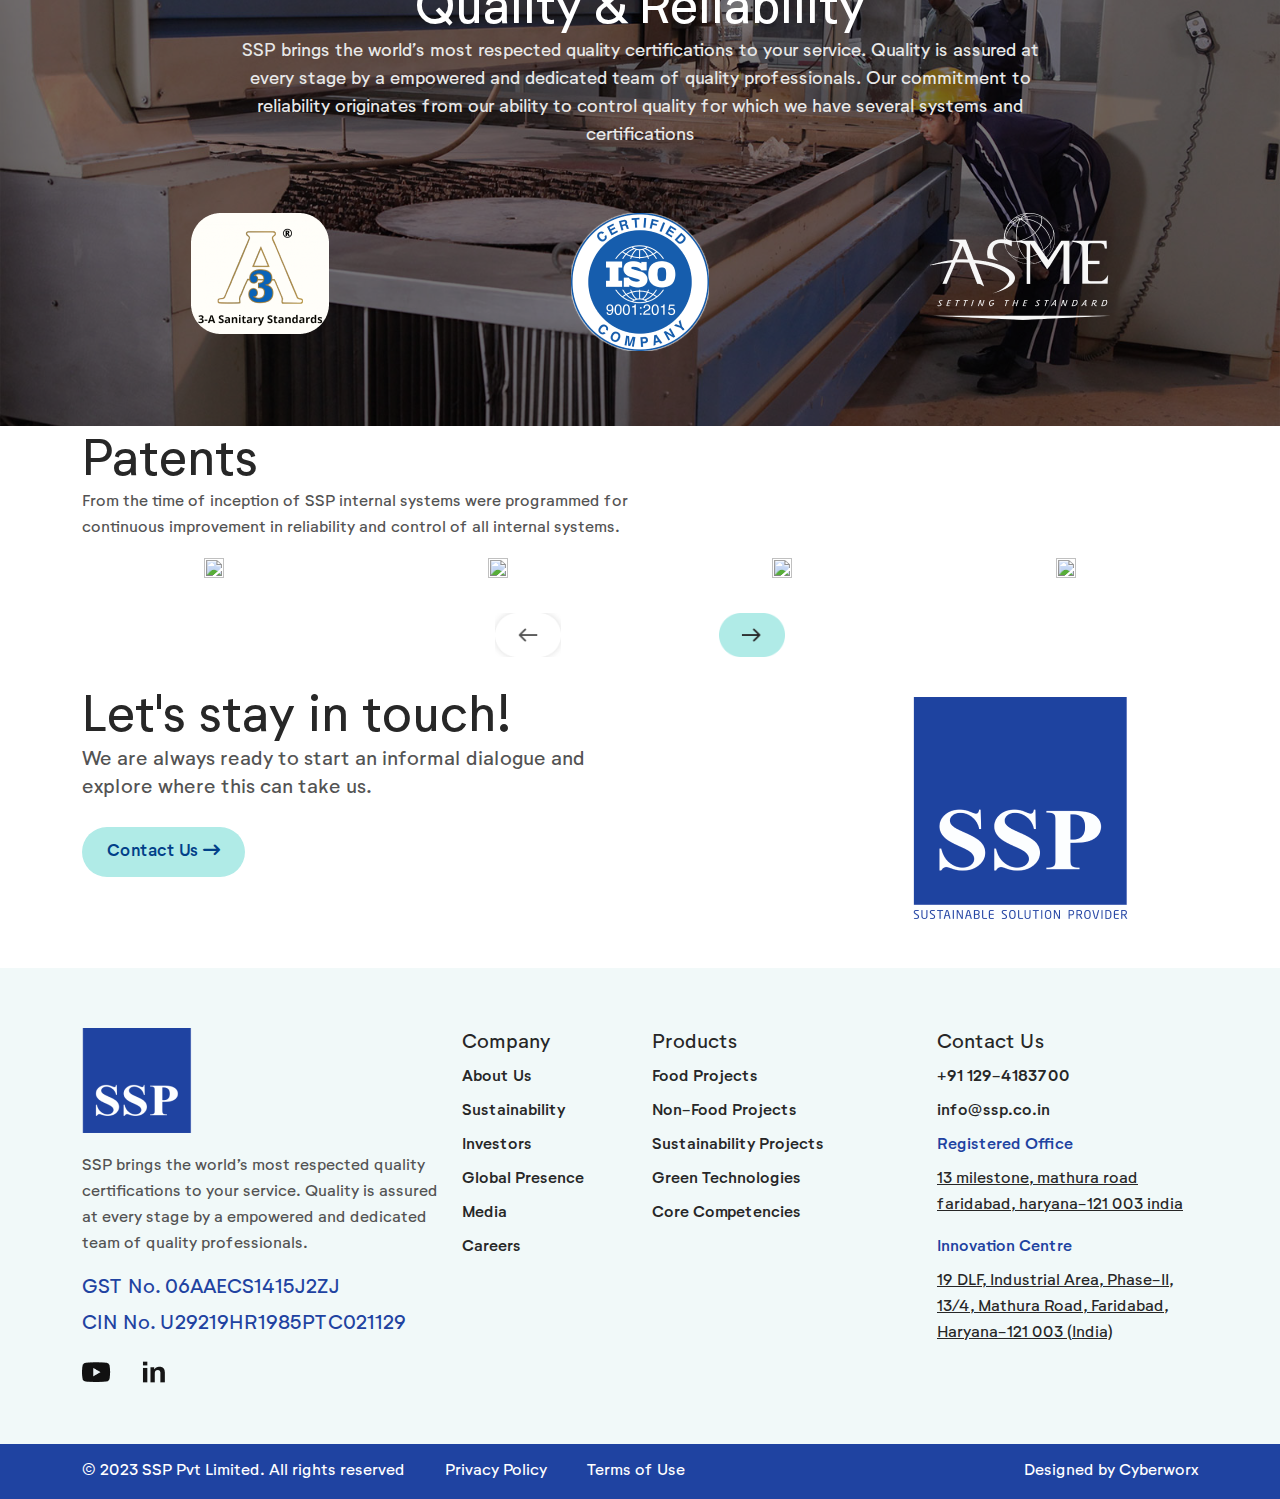
==== commit 01d4be9d: "edit some pages and add new page clinet" ====
--- a/about-us.html
+++ b/about-us.html
@@ -32,12 +32,11 @@
               <a class="nav-link" href="infrastructure.html">Infrastructure</a>
             </li>
             <li class="nav-item">
-              <a class="nav-link" href="javascript:void(0)">Equipments</a>
+              <a class="nav-link" href="contact.html">Contact Us</a>
             </li>
 
             <li class="nav-item extra"><a class="nav-link" href="blogs.html">Blogs</a></li>
-            <li class="nav-item extra"><a class="nav-link" href="#">Clients</a></li>
-            <li class="nav-item extra"><a class="nav-link" href="contact.html">Contact</a></li>
+            <li class="nav-item extra"><a class="nav-link" href="clients.html">Clients</a></li>
 
             <li class="nav-item dropdown">
               <a class="nav-link dropdown-toggle" href="#" role="button" data-bs-toggle="dropdown"><img src="images/blog.png" alt=""> <span>EN</span></a>
--- a/css/style.css
+++ b/css/style.css
@@ -39,7 +39,9 @@
 .btn-custom {background: #b0ebe7;border-radius: 40px;color: #014088;font-size: 17px;font-style: normal;font-weight: 500;line-height: 32px;margin: 10px 0;padding: 8px 24px;position: relative;}
 .btn-custom svg { position: relative; right: -6px; top: 1px; }
 .btn-custom:hover { background: #67ebe2; }
-
+#myPopup .modal-body {padding: 0;}
+#myPopup .modal-content {padding: 0;}
+#myPopup .modal-dialog.modal-lg {top: 50px;}
 .video-container { position: relative; }
 .video-container video { width: 100%; height: 100%; border-radius: 4px; }
 .play-button-wrapper { position: absolute; top: 0; left: 0; right: 0; bottom: 0; display: flex; align-items: center; justify-content: center; width: 100%; height: auto; pointer-events: none; }
@@ -139,11 +141,21 @@
 .timelineSwiper .swiper-slide {display: flex;flex-direction: column;position: relative;}
 .timelineSwiper.button-bottom .swiper-button-prev { left: calc(50% - 40px); bottom: 0px; top: auto; }
 .timelineSwiper.button-bottom .swiper-button-next { left: calc(50% + 40px); bottom: 0px; top: auto; }
-.timeline-text {padding: 6px 30px;position: absolute;top: -45px;display: flex;flex-direction: column-reverse;}
+.timeline-text {padding: 6px 30px;position: absolute;top: -80px;display: flex;flex-direction: column-reverse;}
 .timelineSwiper .swiper-slide.slide1 .timeline-text,
 .timelineSwiper .swiper-slide.slide3 .timeline-text,
 .timelineSwiper .swiper-slide.slide5 .timeline-text {top: 60px;display: flex;flex-direction: column;}
-.timelineSwiper.button-bottom { padding: 50px 0 130px; }
+.timelineSwiper.button-bottom { padding:65px 0 130px; }
+.timeline-text{
+	    transition: all 0.5s;
+	    cursor: pointer;
+}
+.timeline-text:hover {
+        box-shadow: 0px 0px 20px 0px rgb(0 0 0 / 15%);
+        background: #fff;
+        border-radius: 10px;
+        transform: scale(1.1);
+}
 span.time { border-radius: 10px; background: #FFF; box-shadow: 0px 0px 20px 0px rgba(0, 0, 0, 0.15); display: inline-block; width: 100px; margin: 0 auto; padding: 5px; }
 .patents h3 { color: #272727;font-size: 50px; font-style: normal; font-weight: 400; line-height: 40px; }
 .patents p { color: #535353;font-size: 16px; font-style: normal; font-weight: 400; line-height: 26px; }
@@ -246,4 +258,26 @@
 .latest-updates { padding: 40px 0; }
 .latest-updates h3 { color: #272727; font-size: 50px; font-style: normal; font-weight: 400; line-height: 40px; margin-bottom: 25px; }
 .latest-updates .post h3 { color: #373737; font-size: 18px; font-style: normal; font-weight: 500; line-height: 26px; margin: 10px 0; }
-.latest-updates .post { margin: 20px 0; padding-right: 20px; }+.latest-updates .post { margin: 20px 0; padding-right: 20px; }
+.clients-logo {
+    padding: 40px 0;
+}
+ul.logo-list {
+    display: flex;
+    flex-wrap: wrap;
+    list-style: none;
+    gap: 20px;
+}
+
+ul.logo-list li {
+    border-radius: 10px;
+    background: #FFF;
+    box-shadow: 0px 0px 20px 0px rgba(0, 0, 0, 0.20);
+    flex: 0 0 18%;
+    display: flex;
+    justify-content: center;
+    align-items: center;
+    width: 215px;
+    height: 138px;
+    flex-shrink: 0;
+}--- a/css/responsive.css
+++ b/css/responsive.css
@@ -54,7 +54,27 @@
 	.addresses,
 	.project,
 	.contact-details { padding-bottom: 0; }
-}
+	.innovationSwiper.button-bottom .swiper-button-prev { left: 40%; transform: translateX(-50%); }
+	.innovationSwiper.button-bottom .swiper-button-next { left: 60%; transform: translateX(-50%); }
+	.works .gallery img { width: 100%; }
+	.works .gallery .div1 img { height: 100%; }
+	.our-locations h3,
+	.innovation-centre h3,
+	.latest-innovation h3,
+	.works .card .card-header a { font-size: 32px; line-height: 40px; }
+	}
+	.latest-innovation { padding: 20px; }
+	.latest-updates .post { padding-right: 7px; }
+	.latest-updates .post .post-img img { width: 100%; }
+	.featured h3,
+	.latest-updates h3 { font-size: 32px; line-height: 40px; }
+	.featured h4 { font-size: 24px; line-height: 32px; }
+	.featured,
+	.latest-updates { padding-bottom: 0; }
+	section.patents .patentsSwiper.button-top { padding-top: 0; padding-bottom: 70px; }
+	.patents-box { top: 15px; }
+	.patentsSwiper.button-top .swiper-button-prev { left: 40%; transform: translateX(-50%); top: auto; bottom: 0; }
+	.patentsSwiper.button-top .swiper-button-next { left: 60%; transform: translateX(-50%); top: auto; bottom: 0; }
 @media only screen and (max-width:375px){
 
 }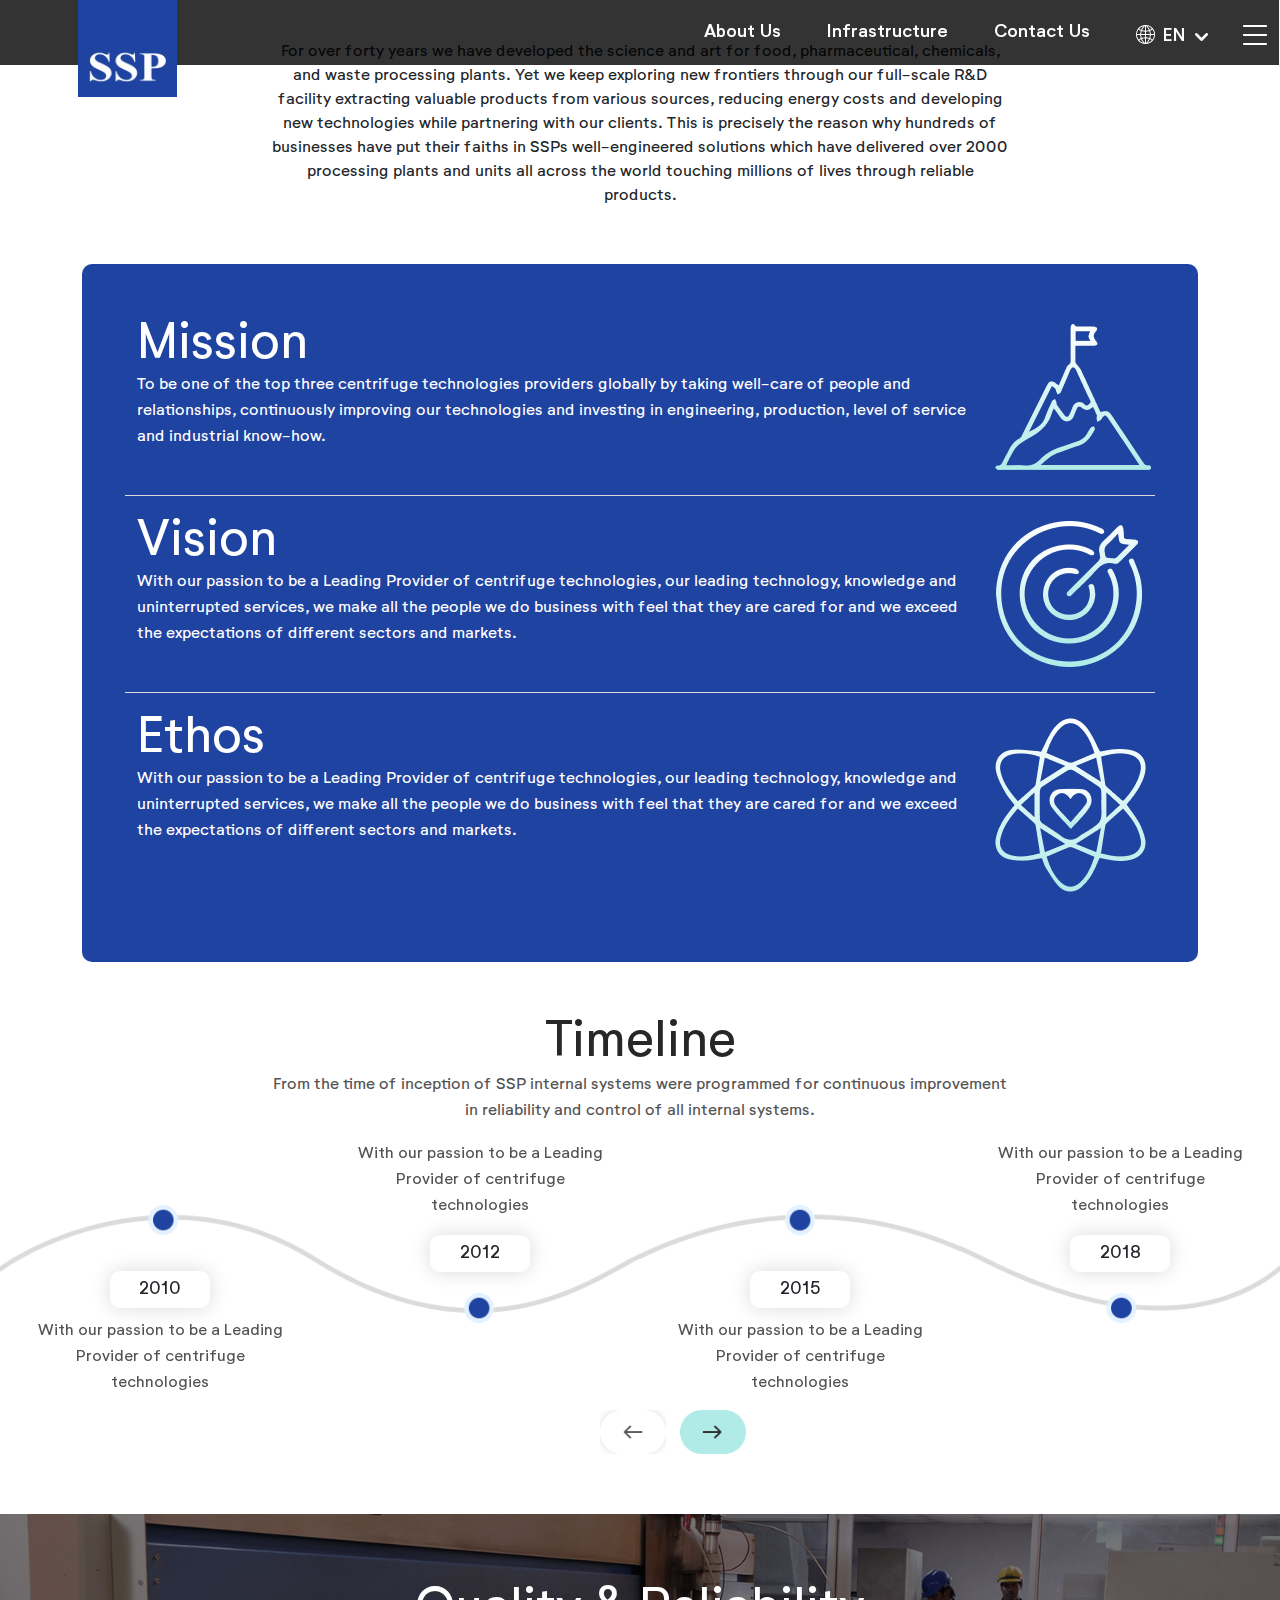
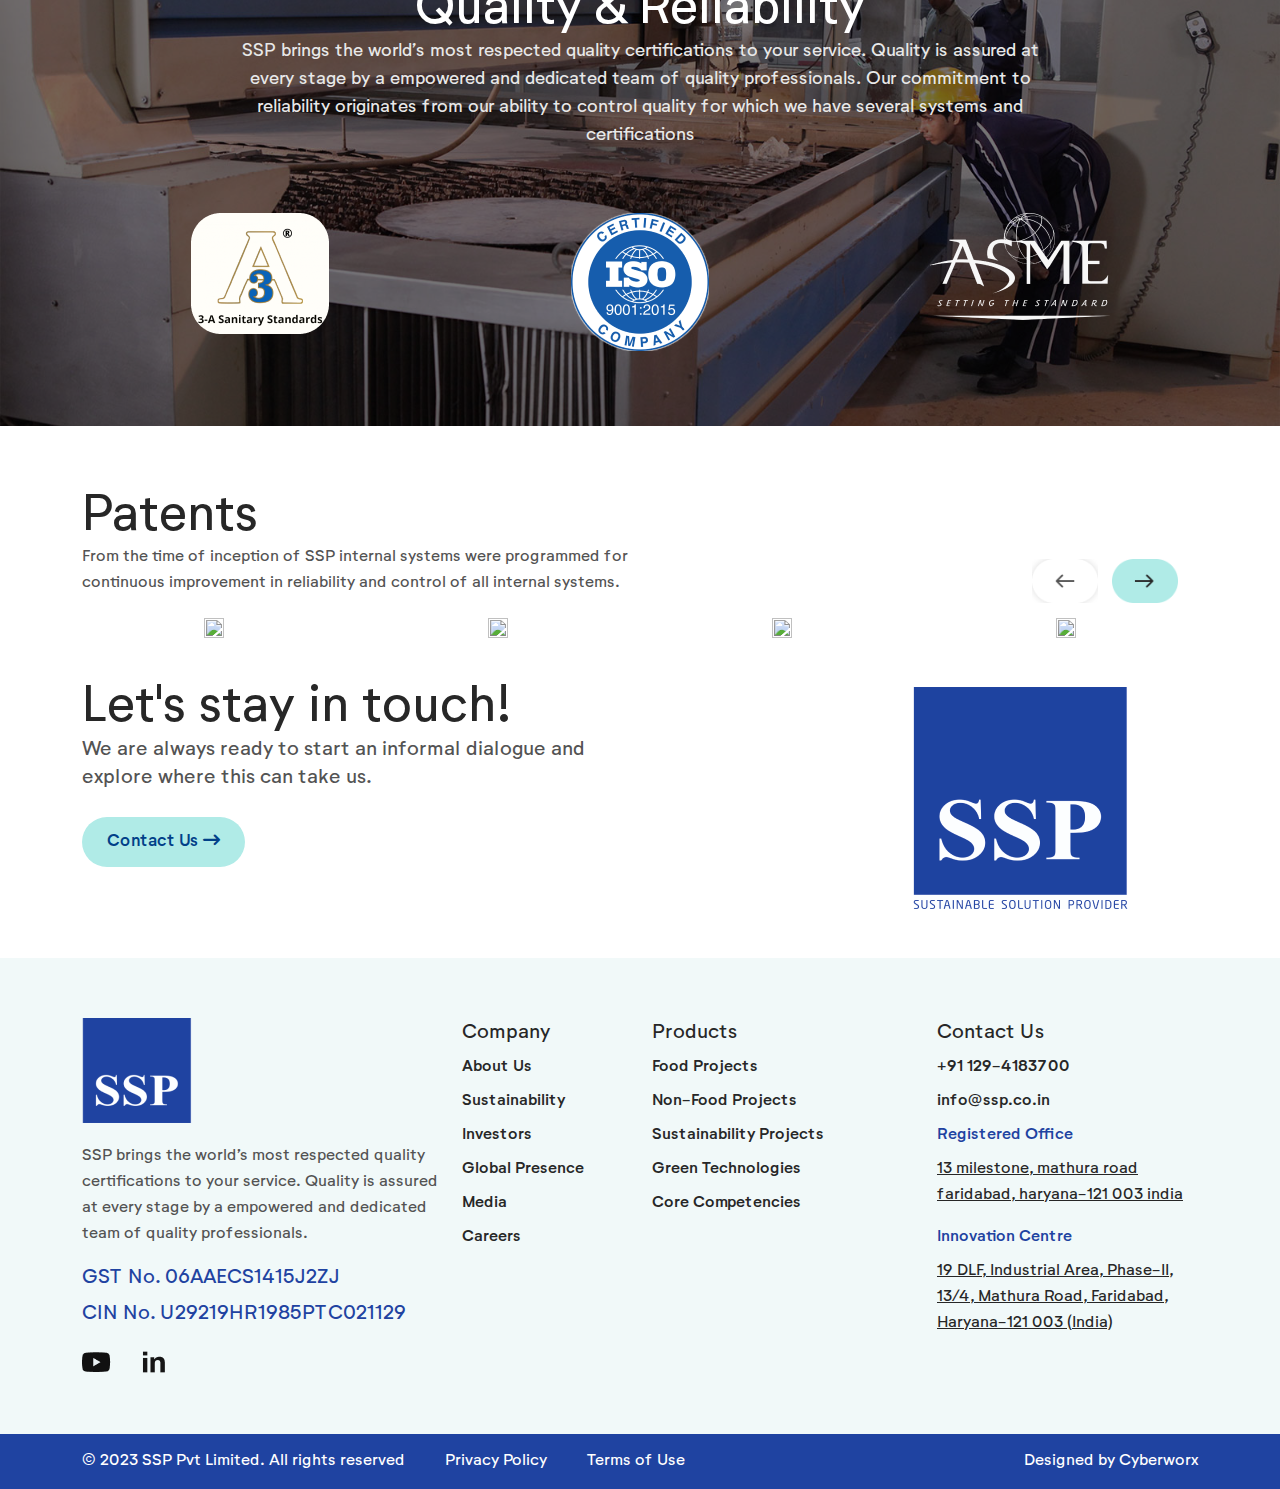
==== commit 376f4ee8: "carrect sidebar menu" ====
--- a/about-us.html
+++ b/about-us.html
@@ -59,8 +59,8 @@
     </a>
     <ul>
       <li><a href="about-us.html">About Us</a></li>
-      <li><a href="blogs.html">Blogs</a></li>
-      <li><a href="#">Clients</a></li>
+      <!-- <li><a href="blogs.html">Blogs</a></li> -->
+      <li><a href="clients.html">Clients</a></li>
       <li><a href="contact.html">Contact</a></li>
     </ul>
   </div>
--- a/css/responsive.css
+++ b/css/responsive.css
@@ -62,7 +62,6 @@
 	.innovation-centre h3,
 	.latest-innovation h3,
 	.works .card .card-header a { font-size: 32px; line-height: 40px; }
-	}
 	.latest-innovation { padding: 20px; }
 	.latest-updates .post { padding-right: 7px; }
 	.latest-updates .post .post-img img { width: 100%; }
@@ -75,6 +74,8 @@
 	.patents-box { top: 15px; }
 	.patentsSwiper.button-top .swiper-button-prev { left: 40%; transform: translateX(-50%); top: auto; bottom: 0; }
 	.patentsSwiper.button-top .swiper-button-next { left: 60%; transform: translateX(-50%); top: auto; bottom: 0; }
+
+}
 @media only screen and (max-width:375px){
 
 }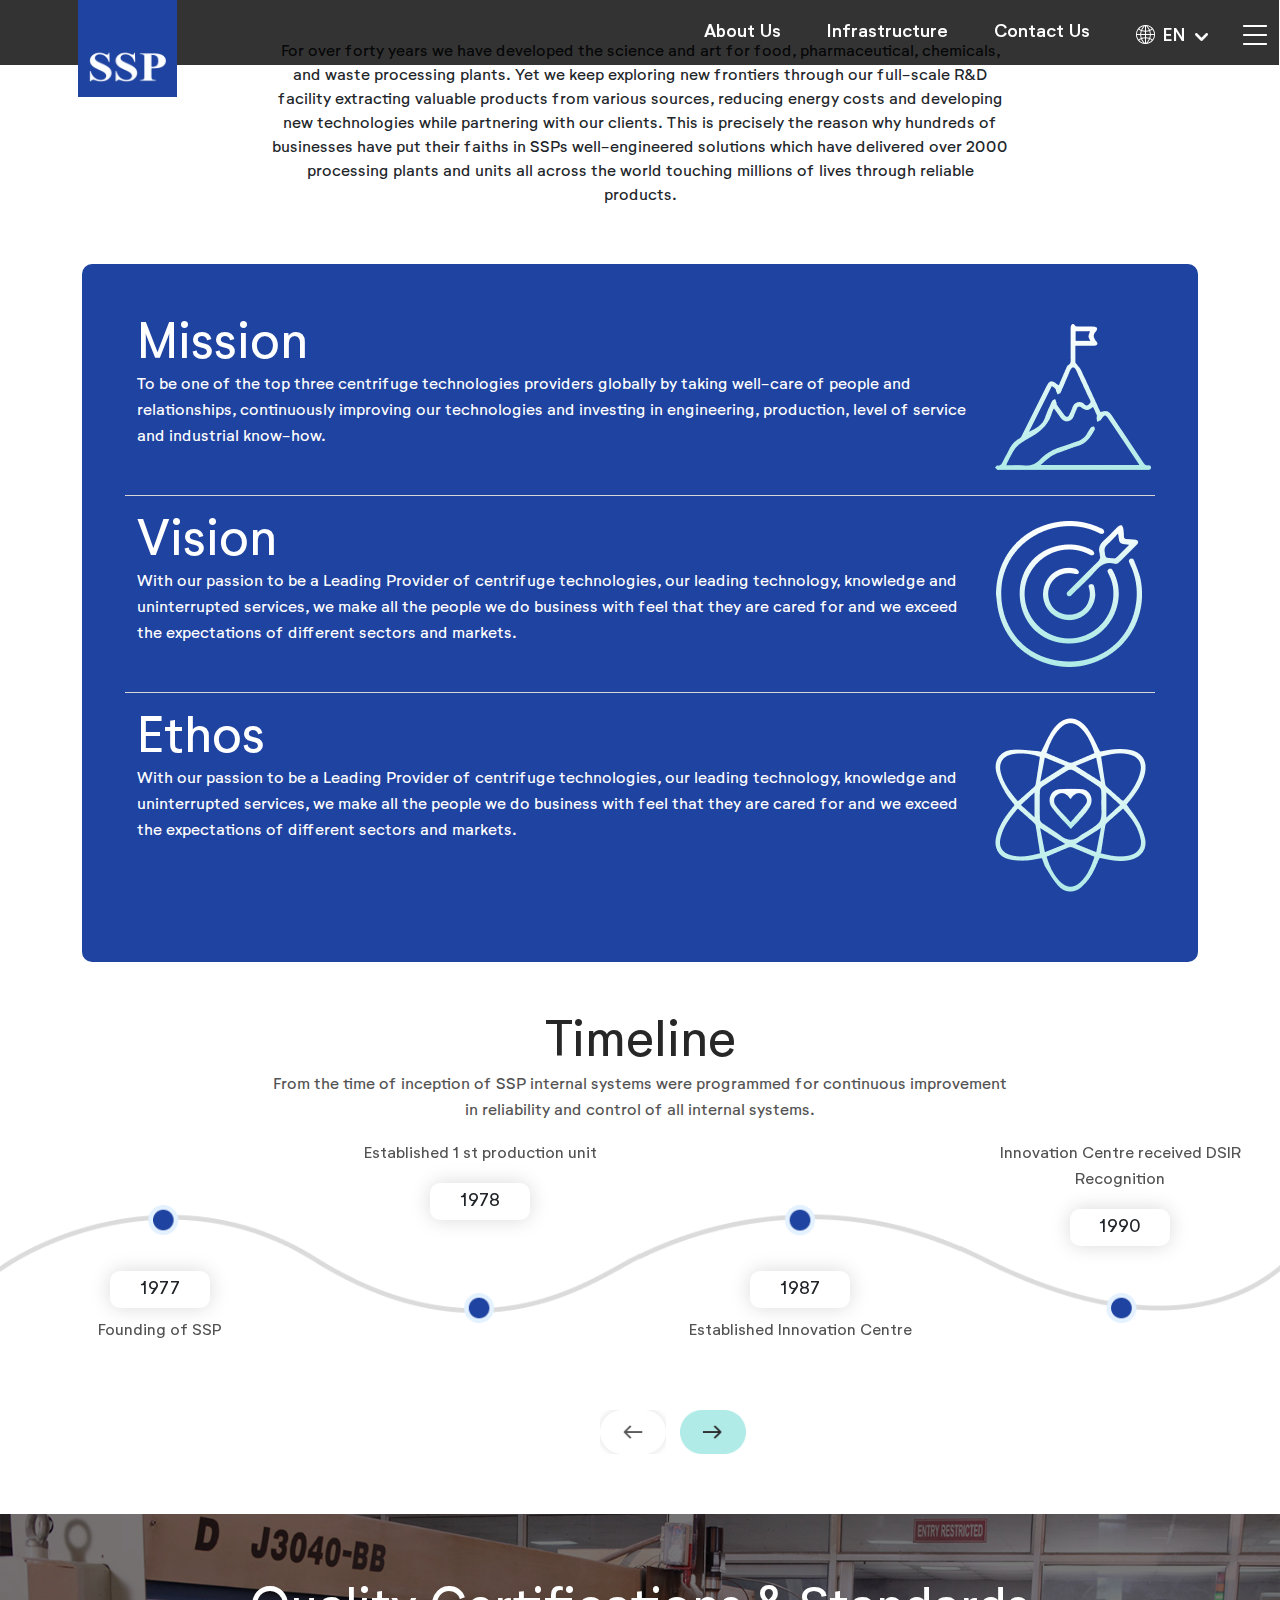
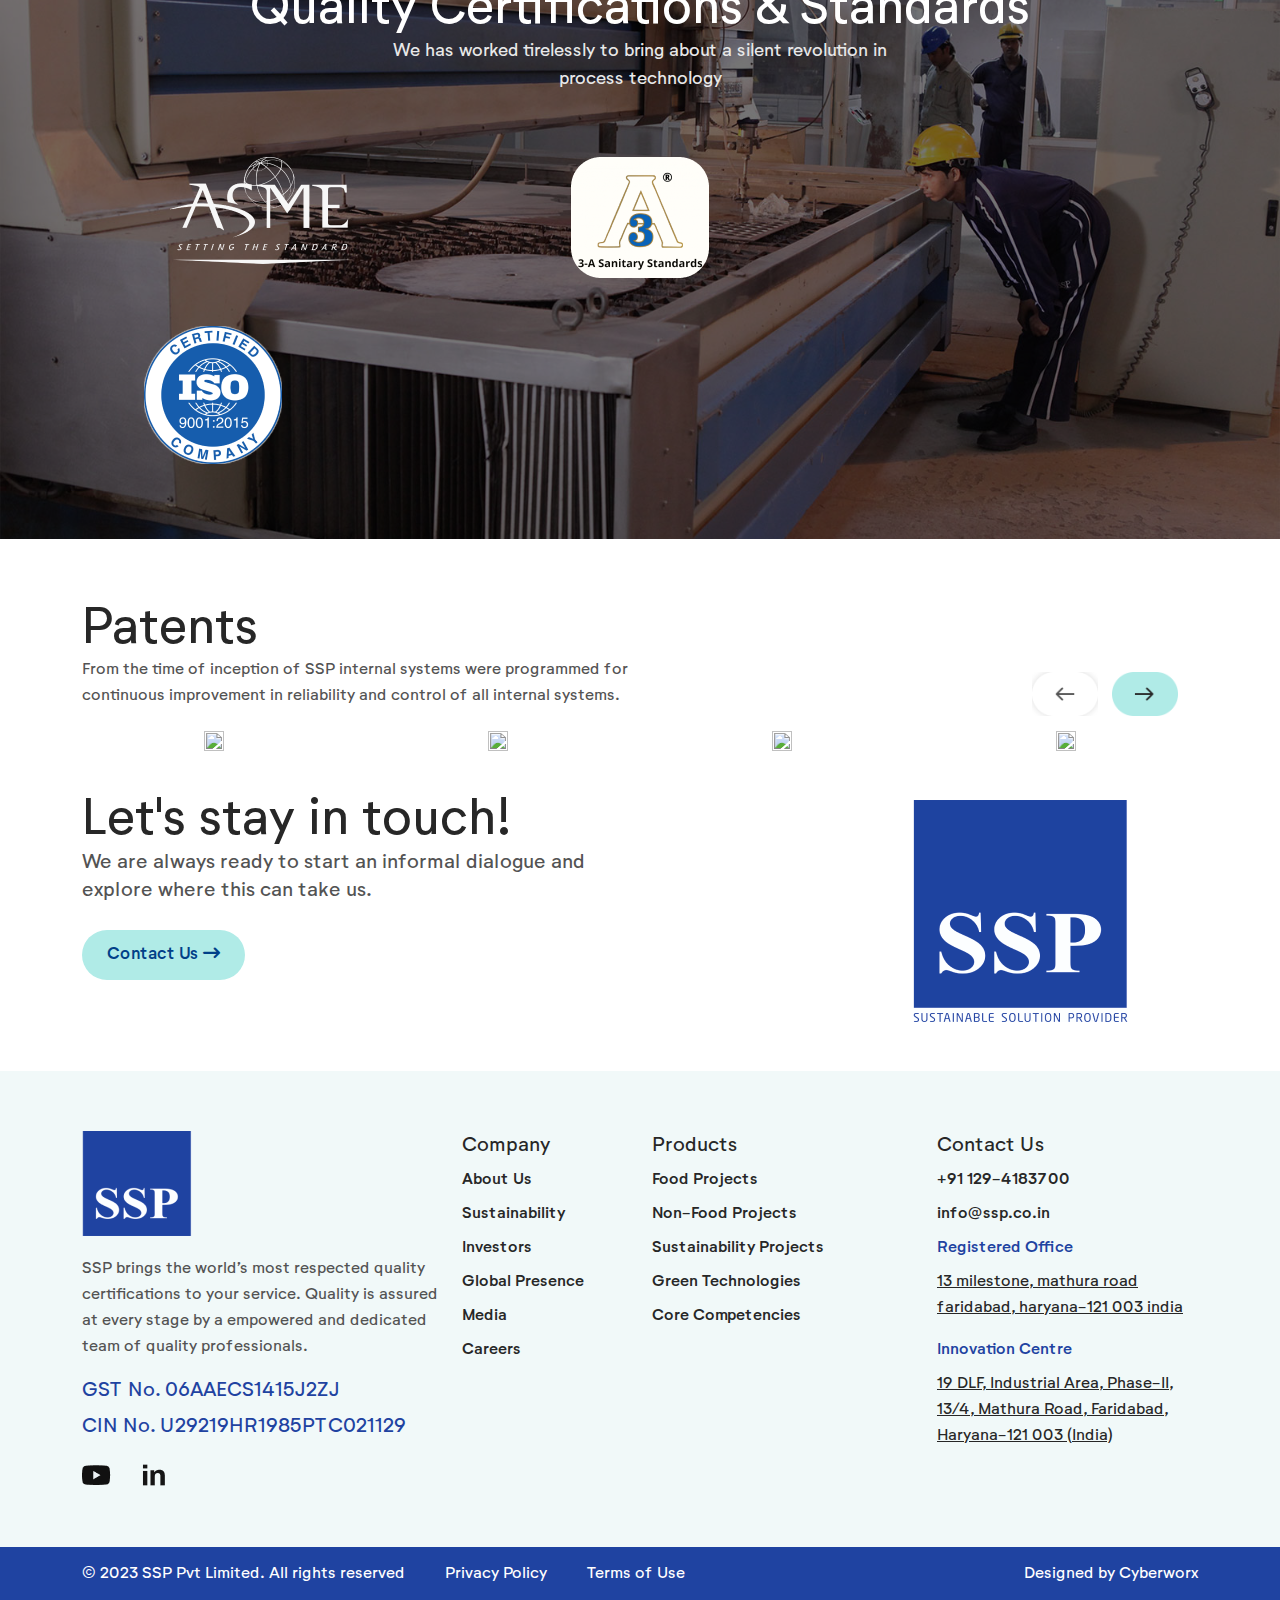
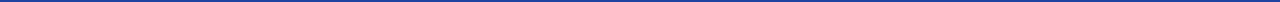
==== commit c851516d: "edit some pages" ====
--- a/about-us.html
+++ b/about-us.html
@@ -12,7 +12,6 @@
   <link rel="stylesheet" href="css/style.css">
   <link rel="stylesheet" href="css/responsive.css">
 </head>
-
 <body>
   <header>
     <nav class="navbar navbar-expand-sm">
@@ -66,18 +65,14 @@
   </div>
   <div id="slider">
     <div id="demo" class="carousel slide inner-slider" data-bs-ride="carousel">
-      <!-- Indicators/dots -->
       <div class="carousel-indicators">
         <button type="button" data-bs-target="#demo" data-bs-slide-to="0" class="active"></button>
         <button type="button" data-bs-target="#demo" data-bs-slide-to="1"></button>
         <button type="button" data-bs-target="#demo" data-bs-slide-to="2"></button>
       </div>
-
-      <!-- The slideshow/carousel -->
       <div class="carousel-inner">
         <div class="carousel-item active">
           <img src="images/img-18.png" alt="" class="d-block" style="width:100%">
-          
           <div class="carousel-caption">
             <h3>About Us</h3>
           </div>
@@ -159,43 +154,85 @@
               <div class="swiper-slide slide1">
                 <img src="images/timeline-1.png" alt="">
                 <div class="timeline-text">
-                  <span class="time">2010</span>
-                  <p>With our passion to be a Leading Provider of centrifuge technologies</p>
+                  <span class="time">1977</span>
+                  <p>Founding of SSP</p>
                 </div>
               </div>
               <div class="swiper-slide slide2">                
                 <img src="images/timeline-2.png" alt="">
                 <div class="timeline-text">
-                  <span class="time">2012</span>
-                  <p>With our passion to be a Leading Provider of centrifuge technologies</p>
+                  <span class="time">1978</span>
+                  <p>Established 1 st production unit</p>
                 </div>
               </div>
               <div class="swiper-slide slide3">
                 <img src="images/timeline-3.png" alt="">
                 <div class="timeline-text">
-                  <span class="time">2015</span>
-                  <p>With our passion to be a Leading Provider of centrifuge technologies</p>
+                  <span class="time">1987</span>
+                  <p>Established Innovation Centre</p>
                 </div>
               </div>
               <div class="swiper-slide slide4">                
                 <img src="images/timeline-4.png" alt="">
                 <div class="timeline-text">
-                  <span class="time">2018</span>
-                  <p>With our passion to be a Leading Provider of centrifuge technologies</p>
+                  <span class="time">1990</span>
+                  <p>Innovation Centre received DSIR Recognition</p>
                 </div>
               </div>
               <div class="swiper-slide slide5">
                 <img src="images/timeline-1.png" alt="">
                 <div class="timeline-text">
-                  <span class="time">2020</span>
-                  <p>With our passion to be a Leading Provider of centrifuge technologies</p>
+                  <span class="time">1994</span>
+                  <p>1 ST export order for Dairy Processing Plant to USA</p>
                 </div>
               </div>
               <div class="swiper-slide slide6">                
                 <img src="images/timeline-2.png" alt="">
                 <div class="timeline-text">
-                  <span class="time">2022</span>
-                  <p>With our passion to be a Leading Provider of centrifuge technologies</p>
+                  <span class="time">2002</span>
+                  <p>Gained ISO 9001 Certification</p>
+                </div>
+              </div>
+              <div class="swiper-slide slide7">                
+                <img src="images/timeline-3.png" alt="">
+                <div class="timeline-text">
+                  <span class="time">2010</span>
+                  <p>Established 2nd and 3rd Production unit</p>
+                </div>
+              </div>
+              <div class="swiper-slide slide8">                
+                <img src="images/timeline-4.png" alt="">
+                <div class="timeline-text">
+                  <span class="time">2014</span>
+                  <p>ASME U-Stamp, 3A & CE Certification</p>
+                </div>
+              </div>
+              <div class="swiper-slide slide9">                
+                <img src="images/timeline-1.png" alt="">
+                <div class="timeline-text">
+                  <span class="time">2016</span>
+                  <p>Acquired Prosoya, Ontario as a 100% subsidy of SSP</p>
+                </div>
+              </div>
+              <div class="swiper-slide slide10">                
+                <img src="images/timeline-2.png" alt="">
+                <div class="timeline-text">
+                  <span class="time">2018</span>
+                  <p>Applied for & Received 4 Patents for in-house developed technology</p>
+                </div>
+              </div>
+              <div class="swiper-slide slide11">                
+                <img src="images/timeline-3.png" alt="">
+                <div class="timeline-text">
+                  <span class="time">2020</span>
+                  <p>Applied for and received 2 more patents Sustainable technology developed in-house</p>
+                </div>
+              </div>
+              <div class="swiper-slide slide12">                
+                <img src="images/timeline-4.png" alt="">
+                <div class="timeline-text">
+                  <span class="time">2021</span>
+                  <p>Acquired the largest project (by price) for patented, sustainable, green technology</p>
                 </div>
               </div>
             </div>
@@ -209,24 +246,38 @@
     <div class="container">
       <div class="row">
         <div class="col-12 text-center">
-          <h3>Quality & Reliability</h3>
-          <p class="col-12 col-lg-9 mx-auto">SSP brings the world’s most respected quality certifications to your service. Quality is assured at every stage by a empowered and dedicated team of quality professionals. Our commitment to reliability originates from our ability to control quality for which we have several systems and certifications</p>
+          <h3>Quality Certifications & Standards</h3>
+          <p class="col-12 col-lg-6 mx-auto">We has worked tirelessly to bring about a silent revolution in process technology</p>
         </div>
       </div>
       <div class="row mt-5">
-        <div class="col-4 text-center">
+        <div class="col text-center">
+          <img src="images/asme-logo.png" alt="" class="mx-auto img-fluid">
+        </div>
+        <div class="col text-center">
           <img src="images/a3.png" alt="" class="mx-auto img-fluid">
         </div>
-        <div class="col-4 text-center">
+        <div class="col text-center">
+          <img src="images/iso-icon5.png" alt="" class="mx-auto img-fluid">
+        </div>
+      </div>
+      <div class="row mt-5">
+        <div class="col-3 text-center">
           <img src="images/iso-icon.png" alt="" class="mx-auto img-fluid">
         </div>
-        <div class="col-4 text-center">
-          <img src="images/asme-logo.png" alt="" class="mx-auto img-fluid">
-        </div>
-      </div>
-    </div>
-  </section>
-   <section class="patents">
+        <div class="col-3 text-center">
+          <img src="images/iso-icon2.png" alt="" class="mx-auto img-fluid">
+        </div>
+        <div class="col-3 text-center">
+          <img src="images/iso-icon3.png" alt="" class="mx-auto img-fluid">
+        </div>
+        <div class="col-3 text-center">
+          <img src="images/iso-icon4.png" alt="" class="mx-auto img-fluid">
+        </div>
+      </div>
+    </div>
+  </section>
+  <section class="patents">
     <div class="container">
       <div class="row patents-box">
         <div class="col-12">
@@ -361,9 +412,8 @@
           </div>
         </div>
       </div>
-    </div>
-
-    <div class="modal" id="modal1">
+  </div>
+  <div class="modal" id="modal1">
   <div class="modal-dialog modal-lg
   ">
     <div class="modal-content">
@@ -383,17 +433,16 @@
       </div>
     </div>
   </div>
-</div>
-    
-    <script src="https://code.jquery.com/jquery-3.6.4.min.js"></script>
-    <script src="https://cdnjs.cloudflare.com/ajax/libs/waypoints/4.0.1/jquery.waypoints.min.js"></script>
-    <script src="js/lightbox.min.js"></script>
-  <script src="https://cdn.jsdelivr.net/npm/bootstrap@5.3.2/dist/js/bootstrap.bundle.min.js"></script>
-  <script src="https://cdn.jsdelivr.net/npm/swiper@11/swiper-bundle.min.js"></script>
-  <script src="https://unpkg.com/aos@2.3.1/dist/aos.js"></script>
-  <script src="https://cdnjs.cloudflare.com/ajax/libs/font-awesome/6.5.1/js/all.min.js"></script>
-  <script src="https://cdn.jsdelivr.net/npm/gsap@3.3.4/dist/gsap.min.js"></script>
-  <script src="https://cdn.jsdelivr.net/npm/gsap@3.3.4/dist/ScrollTrigger.js"></script>
-  <script src="js/custom.js"></script>
+  </div>
+<script src="https://code.jquery.com/jquery-3.6.4.min.js"></script>
+<script src="https://cdnjs.cloudflare.com/ajax/libs/waypoints/4.0.1/jquery.waypoints.min.js"></script>
+<script src="js/lightbox.min.js"></script>
+<script src="https://cdn.jsdelivr.net/npm/bootstrap@5.3.2/dist/js/bootstrap.bundle.min.js"></script>
+<script src="https://cdn.jsdelivr.net/npm/swiper@11/swiper-bundle.min.js"></script>
+<script src="https://unpkg.com/aos@2.3.1/dist/aos.js"></script>
+<script src="https://cdnjs.cloudflare.com/ajax/libs/font-awesome/6.5.1/js/all.min.js"></script>
+<script src="https://cdn.jsdelivr.net/npm/gsap@3.3.4/dist/gsap.min.js"></script>
+<script src="https://cdn.jsdelivr.net/npm/gsap@3.3.4/dist/ScrollTrigger.js"></script>
+<script src="js/custom.js"></script>
 </body>
 </html>--- a/css/style.css
+++ b/css/style.css
@@ -36,7 +36,8 @@
 .carousel-indicators [data-bs-target] { width: 18px; max-height: 18px; height: 0px; border-radius: 100%; aspect-ratio: 1/1; background: #606060; }
 .carousel-indicators .active { background: #b0ebe7; }
 .about-us .text-box h2 { color: #272727; font-size: 30px; font-style: normal; font-weight: 400; line-height: 40px; }
-.btn-custom {background: #b0ebe7;border-radius: 40px;color: #014088;font-size: 17px;font-style: normal;font-weight: 500;line-height: 32px;margin: 10px 0;padding: 8px 24px;position: relative;}
+.btn-custom {background: #b0ebe7;border-radius: 40px;color: #014088;font-size: 17px;font-style: normal;font-weight: 500;line-height: 32px;margin: 10px 0;padding: 8px 24px;position: relative;transition: all 0.5s;}
+.btn-custom:hover {transform: scale(0.9);}
 .btn-custom svg { position: relative; right: -6px; top: 1px; }
 .btn-custom:hover { background: #67ebe2; }
 #myPopup .modal-body {padding: 0;}
@@ -69,9 +70,7 @@
 .swiper-slide { text-align: center; font-size: 18px; background: #fff; display: flex; justify-content: center; align-items: center; }
 .swiper-slide img { display: block; width: 100%; height: 100%; object-fit: cover; }
 .swiper-button-next:hover,
-.swiper-button-prev:hover{
-    transform: scale(1.1);
-}
+.swiper-button-prev:hover{transform: scale(1.1);}
 .swiper-button-prev:after,
 .swiper-button-next:after { display: none; }
 .swiper-button-next.swiper-button-disabled { background: url(../images/arrow-right.png); }
@@ -144,18 +143,13 @@
 .timeline-text {padding: 6px 30px;position: absolute;top: -80px;display: flex;flex-direction: column-reverse;}
 .timelineSwiper .swiper-slide.slide1 .timeline-text,
 .timelineSwiper .swiper-slide.slide3 .timeline-text,
-.timelineSwiper .swiper-slide.slide5 .timeline-text {top: 60px;display: flex;flex-direction: column;}
+.timelineSwiper .swiper-slide.slide5 .timeline-text,
+.timelineSwiper .swiper-slide.slide7 .timeline-text,
+.timelineSwiper .swiper-slide.slide9 .timeline-text,
+.timelineSwiper .swiper-slide.slide11 .timeline-text{top: 60px;display: flex;flex-direction: column;}
 .timelineSwiper.button-bottom { padding:65px 0 130px; }
-.timeline-text{
-	    transition: all 0.5s;
-	    cursor: pointer;
-}
-.timeline-text:hover {
-        box-shadow: 0px 0px 20px 0px rgb(0 0 0 / 15%);
-        background: #fff;
-        border-radius: 10px;
-        transform: scale(1.1);
-}
+.timeline-text { transition: all 0.5s; cursor: pointer; }
+.timeline-text:hover { box-shadow: 0px 0px 20px 0px rgb(0 0 0 / 15%); background: #fff; border-radius: 10px; transform: scale(1.1); }
 span.time { border-radius: 10px; background: #FFF; box-shadow: 0px 0px 20px 0px rgba(0, 0, 0, 0.15); display: inline-block; width: 100px; margin: 0 auto; padding: 5px; }
 .patents h3 { color: #272727;font-size: 50px; font-style: normal; font-weight: 400; line-height: 40px; }
 .patents p { color: #535353;font-size: 16px; font-style: normal; font-weight: 400; line-height: 26px; }
@@ -223,7 +217,13 @@
 .our-locations h3 { color: #272727;font-size: 50px; font-style: normal; font-weight: 400; line-height: 40px; }
 .our-locations p { color: #535353;font-size: 16px; font-style: normal; font-weight: 400; line-height: 24px; }
 .our-locations h5 { color: #014088;font-size: 20px; font-style: normal; font-weight: 500; line-height: 28px; margin-top: 15px; }
-
+.india-map { position: relative; }
+.india-map .pint1 { position: absolute; top: 27%; left: 30%; z-index: 9; }
+.india-map .pint2 {position: absolute;top: 29%;left: 27%;z-index: 9;}
+.india-map .pint3 {position: absolute;top: 56%;left: 37%;z-index: 9;}
+.india-map .pint1 img,
+.india-map .pint2 img,
+.india-map .pint3 img{ width: 20px; border-radius: 100%; }
 .innovation-centre h3 { color: #272727;font-size: 40px; font-style: normal; font-weight: 400; line-height: 40px; }
 .innovation-centre p { color: #535353;font-size: 16px; font-style: normal; font-weight: 400; line-height: 26px; }
 
@@ -248,7 +248,6 @@
 
 .profile { padding: 40px 0; }
 .profile-text { border-radius: 10px; background: #F1F9F9; height: 100%; padding: 30px 90px 30px 30px; }
-
 .featured { padding: 40px 0; }
 .featured h3 { color: #272727; font-size: 50px; font-style: normal; font-weight: 400; line-height: 40px; margin-bottom: 25px; }
 span.date { color: #B7B7B7; font-size: 16px; font-style: normal; font-weight: 400; line-height: 28px; }
@@ -259,25 +258,6 @@
 .latest-updates h3 { color: #272727; font-size: 50px; font-style: normal; font-weight: 400; line-height: 40px; margin-bottom: 25px; }
 .latest-updates .post h3 { color: #373737; font-size: 18px; font-style: normal; font-weight: 500; line-height: 26px; margin: 10px 0; }
 .latest-updates .post { margin: 20px 0; padding-right: 20px; }
-.clients-logo {
-    padding: 40px 0;
-}
-ul.logo-list {
-    display: flex;
-    flex-wrap: wrap;
-    list-style: none;
-    gap: 20px;
-}
-
-ul.logo-list li {
-    border-radius: 10px;
-    background: #FFF;
-    box-shadow: 0px 0px 20px 0px rgba(0, 0, 0, 0.20);
-    flex: 0 0 18%;
-    display: flex;
-    justify-content: center;
-    align-items: center;
-    width: 215px;
-    height: 138px;
-    flex-shrink: 0;
-}+.clients-logo { padding: 40px 0; }
+ul.logo-list { display: flex; flex-wrap: wrap; list-style: none; gap: 20px; }
+ul.logo-list li { border-radius: 10px; background: #FFF; box-shadow: 0px 0px 20px 0px rgba(0, 0, 0, 0.20); flex: 0 0 18%; display: flex; justify-content: center; align-items: center; width: 215px; height: 138px; flex-shrink: 0; }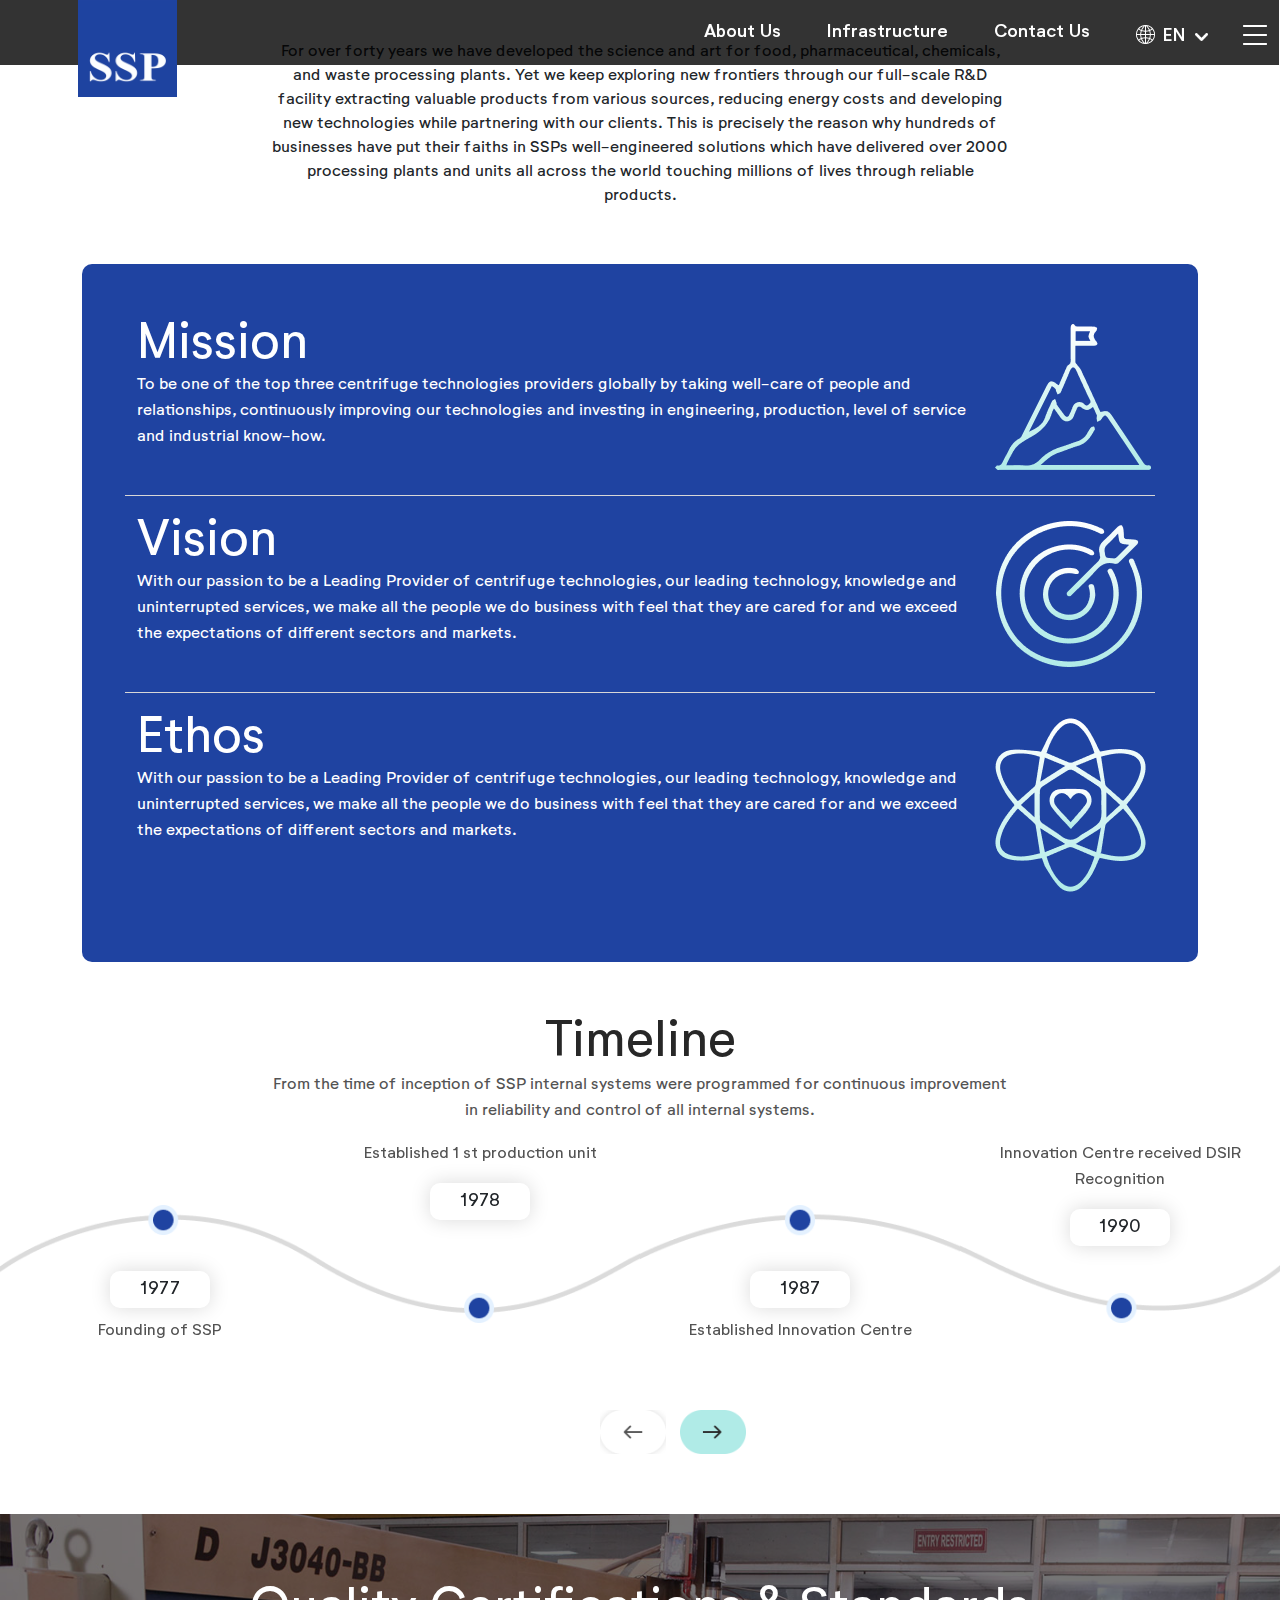
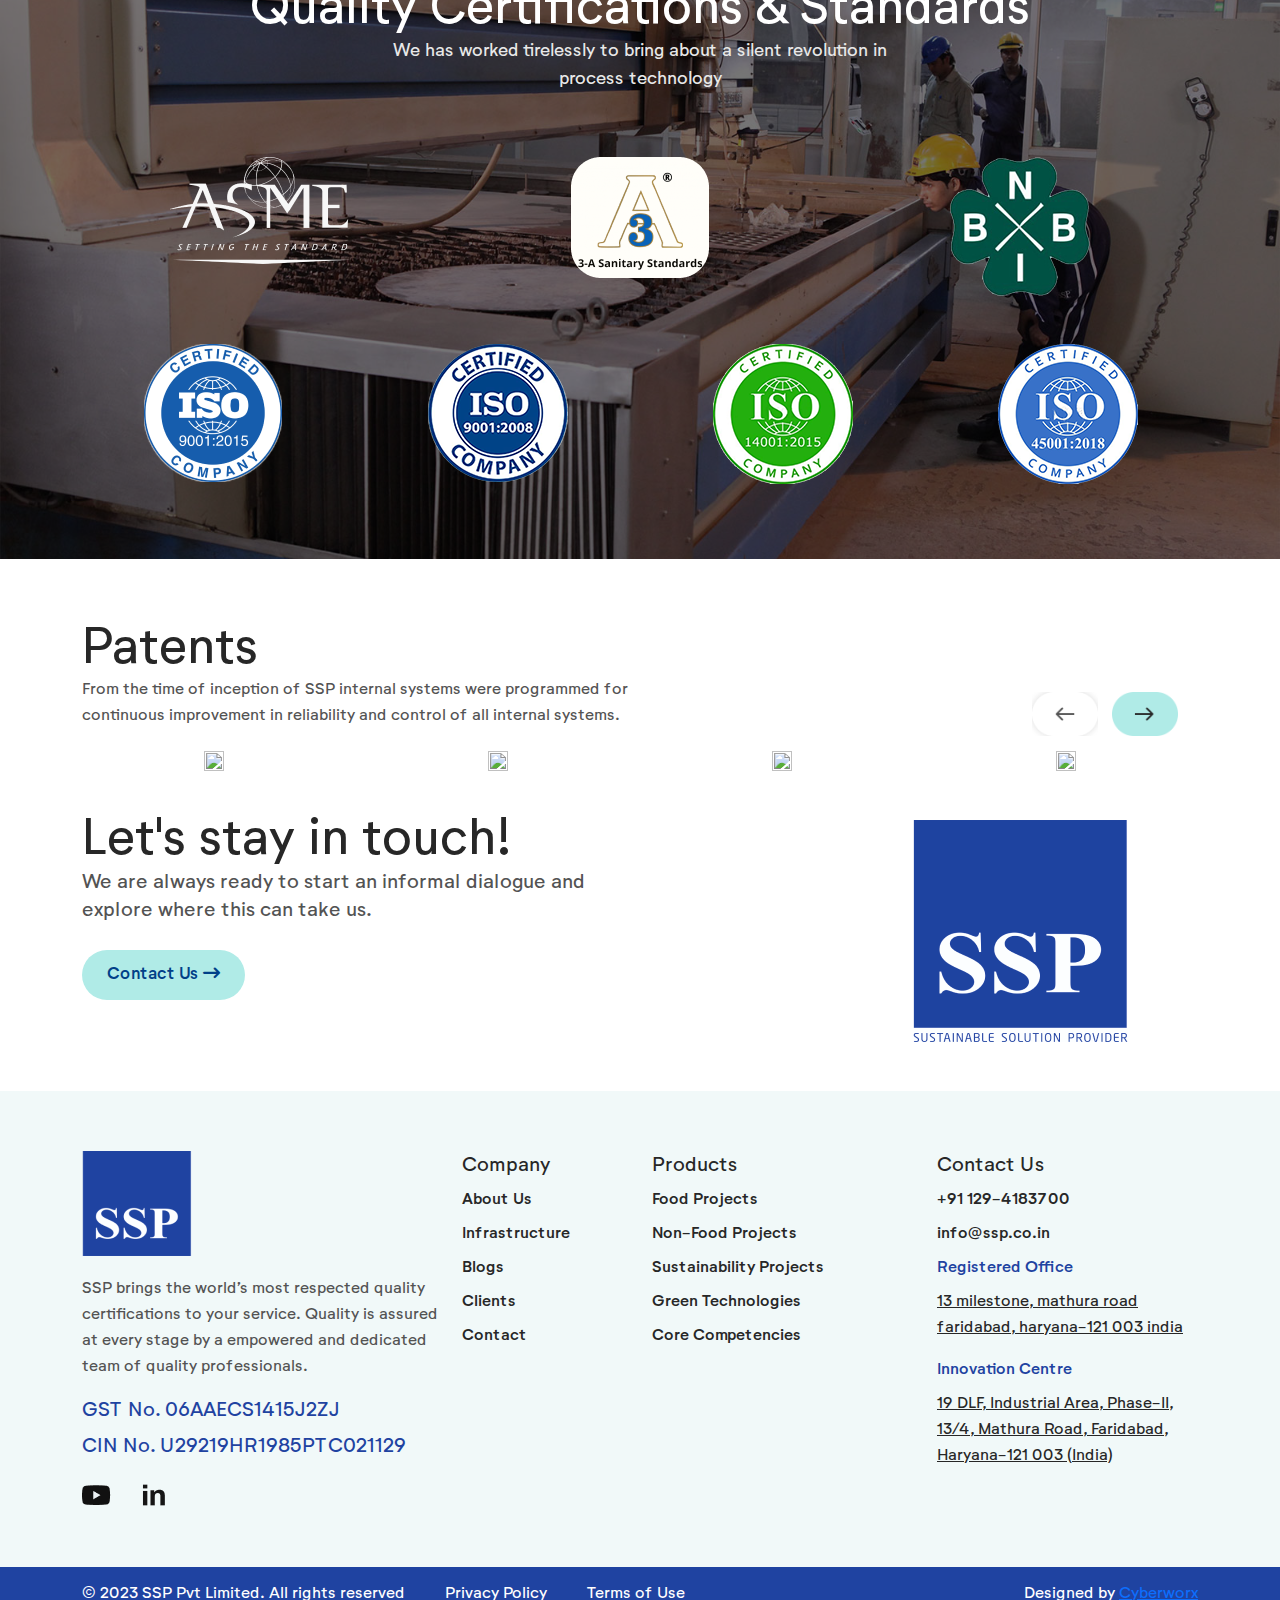
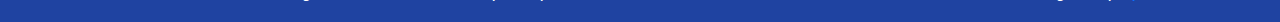
==== commit 15659cb0: "edits on all pages and add new popup" ====
--- a/about-us.html
+++ b/about-us.html
@@ -292,31 +292,55 @@
               <div class="swiper-slide">
                 <div class="item-box">
                   <a data-bs-toggle="modal" data-bs-target="#modal1">
-                  <img src="images/certificate.png" alt=""></a>
-                </div>
-              </div>
-              <div class="swiper-slide">
-                <div class="item-box">
-                  <a data-bs-toggle="modal" data-bs-target="#modal1">
-                  <img src="images/certificate.png" alt=""></a>
-                </div>
-              </div>
-              <div class="swiper-slide">
-                <div class="item-box">
-                  <a data-bs-toggle="modal" data-bs-target="#modal1">
-                  <img src="images/certificate.png" alt=""></a>
-                </div>
-              </div>
-              <div class="swiper-slide">
-                <div class="item-box">
-                  <a data-bs-toggle="modal" data-bs-target="#modal1">
-                  <img src="images/certificate.png" alt=""></a>
-                </div>
-              </div>
-              <div class="swiper-slide">
-                <div class="item-box">
-                  <a data-bs-toggle="modal" data-bs-target="#modal1">
-                  <img src="images/certificate.png" alt=""></a>
+                  <img src="images/patent/2010-Patent-No.-290521---MbD-Spent-Wash-to-Potash.jpg" alt=""></a>
+                </div>
+              </div>
+              <div class="swiper-slide">
+                <div class="item-box">
+                  <a data-bs-toggle="modal" data-bs-target="#modal2">
+                  <img src="images/patent/2010-Patent-No.-345903---Multi-Effect-Evaporator.jpg" alt=""></a>
+                </div>
+              </div>
+              <div class="swiper-slide">
+                <div class="item-box">
+                  <a data-bs-toggle="modal" data-bs-target="#modal3">
+                  <img src="images/patent/2018-Patent-No.-330463---THESVORES.jpg" alt=""></a>
+                </div>
+              </div>
+              <div class="swiper-slide">
+                <div class="item-box">
+                  <a data-bs-toggle="modal" data-bs-target="#modal4">
+                  <img src="images/patent/2018-Patent-No.-333678---Spray-Dried-Chicory-Powder.jpg" alt=""></a>
+                </div>
+              </div>
+              <div class="swiper-slide">
+                <div class="item-box">
+                  <a data-bs-toggle="modal" data-bs-target="#modal5">
+                  <img src="images/patent/2018-Patent-No.-334207---Dual-Nozel-Atomizer.jpg" alt=""></a>
+                </div>
+              </div>
+              <div class="swiper-slide">
+                <div class="item-box">
+                  <a data-bs-toggle="modal" data-bs-target="#modal6">
+                  <img src="images/patent/2018-Patent-No.-335118---Spray-Dried-Powders.jpg" alt=""></a>
+                </div>
+              </div>
+              <div class="swiper-slide">
+                <div class="item-box">
+                  <a data-bs-toggle="modal" data-bs-target="#modal7">
+                  <img src="images/patent/2018-Patent-No.-368468---Value-Added-from-De-Oiled-Rice-Bran.jpg" alt=""></a>
+                </div>
+              </div>
+              <div class="swiper-slide">
+                <div class="item-box">
+                  <a data-bs-toggle="modal" data-bs-target="#modal8">
+                  <img src="images/patent/2020-Patent-No.-359946---Desalination-Reject-Redressal.jpg" alt=""></a>
+                </div>
+              </div>
+              <div class="swiper-slide">
+                <div class="item-box">
+                  <a data-bs-toggle="modal" data-bs-target="#modal9">
+                  <img src="images/patent/2020-Patent-No.-366617---Dry-Aroma-Vapours.jpg" alt=""></a>
                 </div>
               </div>
             </div>
@@ -333,7 +357,7 @@
         <div class="col-12 col-lg-8 order-2 order-lg-0">
           <h3>Let's stay in touch!</h3>
           <p class="col-12 col-lg-9">We are always ready to start an informal dialogue and explore where this can take us.</p>
-          <a href="#" class="btn btn-custom">Contact Us <i class="fa-solid fa-arrow-right-long"></i></a>
+          <a href="contact.html" class="btn btn-custom">Contact Us <i class="fa-solid fa-arrow-right-long"></i></a>
         </div>
         <div class="col-12 col-lg-4 text-center mb-3 mb-lg-0">
           <div class="share-img">
@@ -354,19 +378,18 @@
             <li>CIN No. U29219HR1985PTC021129</li>
           </ul>
           <ul class="social">
-            <li><a href="#"><img src="images/youtube-icon.png" alt=""></a></li>
-            <li><a href="#"><img src="images/linkedin-icon.png" alt=""></a></li>
+            <li><a href="#" target="_blank"><img src="images/youtube-icon.png" alt=""></a></li>
+            <li><a href="https://www.linkedin.com/company/sspindia/" target="_blank"><img src="images/linkedin-icon.png" alt=""></a></li>
           </ul>
         </div>
         <div class="col-12 col-lg-2">
           <h4>Company</h4>
           <ul class="footer-link">
-            <li><a href="#">About Us</a></li>
-            <li><a href="#">Sustainability</a></li>
-            <li><a href="#">Investors</a></li>
-            <li><a href="#">Global Presence</a></li>
-            <li><a href="#">Media</a></li>
-            <li><a href="#">Careers</a></li>
+            <li><a href="about-us.html">About Us</a></li>
+            <li><a href="infrastructure.html">Infrastructure</a></li>            
+            <li><a href="blogs.html">Blogs</a></li>
+            <li><a href="clients.html">Clients</a></li>
+            <li><a href="contact.html">Contact</a></li>
           </ul>
         </div>
         <div class="col-12 col-lg-3">
@@ -382,16 +405,16 @@
         <div class="col-12 col-lg-3">
           <h4>Contact Us</h4>
           <ul class="footer-link">
-            <li><a href="#">+91 129-4183700</a></li>
-            <li><a href="#">info@ssp.co.in</a></li>
+            <li><a href="tel:+91 129-4183700">+91 129-4183700</a></li>
+            <li><a href="mailto:info@ssp.co.in">info@ssp.co.in</a></li>
           </ul>
           <address>
             <span>Registered Office</span>
-            <a href="#">13 milestone, mathura road faridabad, haryana-121 003 india</a>
+            <a href="https://www.google.com/maps/place/SSP+Pvt+Limited/@28.4705249,77.3019666,17z/data=!3m1!4b1!4m6!3m5!1s0x390ce74064acfee7:0x4f04b9d4716ea5c9!8m2!3d28.4705203!4d77.3068375!16s%2Fg%2F1tct72sz?entry=tts" target="_blank">13 milestone, mathura road faridabad, haryana-121 003 india</a>
           </address>
           <address>
             <span>Innovation Centre</span>
-            <a href="#">19 DLF, Industrial Area, Phase-II, 13/4, Mathura Road, Faridabad, Haryana-121 003 (India)</a>
+            <a href="https://www.google.com/maps/place/SSP+PVt+Ltd/@28.4705481,77.2942418,15z/data=!4m7!3m6!1s0x390ce7684f64d1ed:0xf2f63134116da204!8m2!3d28.4624593!4d77.3110234!15sCkQxOSBETEYsIEluZHVzdHJpYWwgQXJlYSBQaC4gMiwgMTMvNCBNYXRodXJhIFJvYWQsIEZhcmlkYWJhZCwgSGFyeWFuYZIBIHJlc2VhcmNoX2FuZF9wcm9kdWN0X2RldmVsb3BtZW504AEA!16s%2Fg%2F11gdtw1wg_?entry=tts" target="_blank">19 DLF, Industrial Area, Phase-II, 13/4, Mathura Road, Faridabad, Haryana-121 003 (India)</a>
           </address>
         </div>
       </div>
@@ -408,32 +431,192 @@
             </ul>
           </div>
           <div class="col-12 col-lg-3">
-            <p>Designed by Cyberworx</p>
-          </div>
-        </div>
-      </div>
-  </div>
-  <div class="modal" id="modal1">
-  <div class="modal-dialog modal-lg
-  ">
-    <div class="modal-content">
-      <button type="button" class="btn-close" data-bs-dismiss="modal"></button>
-      <div class="modal-body">
-        <div class="row">
-          <div class="col-6">
-            <img src="images/certificate.png" alt="" class="img-fluid">
-          </div>
-           <div class="col-6">
-             <h2>DEVICE AND PROCESS FOR PREPARING SPRAY DRIED POWDERS</h2>
-             <span>Number</span>
-             <p class="code">335118</p>
-             <p>We are always ready to start an informal dialogue and explore where this can take us. We are always ready to start an informal dialogue and explore where this can take us.</p>
-           </div>
-        </div>
-      </div>
-    </div>
-  </div>
-  </div>
+            <p>Designed by <a href="https://www.cyberworx.in/" target="_blank">Cyberworx</a></p>
+          </div>
+        </div>
+      </div>
+  </div>
+
+<div class="modal" id="modal1">
+  <div class="modal-dialog modal-lg">
+    <div class="modal-content">
+      <button type="button" class="btn-close" data-bs-dismiss="modal"></button>
+      <div class="modal-body">
+        <div class="row">
+          <div class="col-5">
+            <img src="images/patent/2010-Patent-No.-290521---MbD-Spent-Wash-to-Potash.jpg" alt="" class="img-fluid">
+          </div>
+           <div class="col-7">
+             <h2>MbD Spent Wash to Potash</h2>
+             <p class="code mb-1">Patent No:- 2010 - 290521</p>
+             <p>Lorem ipsum dolor sit amet consectetur adipisicing, elit. Maiores beatae soluta id harum ullam quo alias distinctio, itaque, commodi architecto?</p>
+           </div>
+        </div>
+      </div>
+    </div>
+  </div>
+</div>
+
+<div class="modal" id="modal2">
+  <div class="modal-dialog modal-lg">
+    <div class="modal-content">
+      <button type="button" class="btn-close" data-bs-dismiss="modal"></button>
+      <div class="modal-body">
+        <div class="row">
+          <div class="col-5">
+            <img src="images/patent/2010-Patent-No.-345903---Multi-Effect-Evaporator.jpg" alt="" class="img-fluid">
+          </div>
+           <div class="col-7">
+             <h2>Multi Effect Evaporator</h2>
+             <p class="code mb-1">Patent No:- 2010 - 345903</p>
+             <p>Lorem ipsum dolor sit amet consectetur adipisicing, elit. Maiores beatae soluta id harum ullam quo alias distinctio, itaque, commodi architecto?</p>
+           </div>
+        </div>
+      </div>
+    </div>
+  </div>
+</div>
+
+<div class="modal" id="modal3">
+  <div class="modal-dialog modal-lg">
+    <div class="modal-content">
+      <button type="button" class="btn-close" data-bs-dismiss="modal"></button>
+      <div class="modal-body">
+        <div class="row">
+          <div class="col-5">
+            <img src="images/patent/2018-Patent-No.-330463---THESVORES.jpg" alt="" class="img-fluid">
+          </div>
+           <div class="col-7">
+             <h2>THESVORES</h2>
+             <p class="code mb-1">Patent No:- 2018 - 330463</p>
+             <p>Lorem ipsum dolor sit amet consectetur adipisicing, elit. Maiores beatae soluta id harum ullam quo alias distinctio, itaque, commodi architecto?</p>
+           </div>
+        </div>
+      </div>
+    </div>
+  </div>
+</div>
+
+<div class="modal" id="modal4">
+  <div class="modal-dialog modal-lg">
+    <div class="modal-content">
+      <button type="button" class="btn-close" data-bs-dismiss="modal"></button>
+      <div class="modal-body">
+        <div class="row">
+          <div class="col-5">
+            <img src="images/patent/2018-Patent-No.-333678---Spray-Dried-Chicory-Powder.jpg" alt="" class="img-fluid">
+          </div>
+           <div class="col-7">
+             <h2>Spray Dried Chicory Powder</h2>
+             <p class="code mb-1">Patent No:- 2018 - 333678</p>
+             <p>Lorem ipsum dolor sit amet consectetur adipisicing, elit. Maiores beatae soluta id harum ullam quo alias distinctio, itaque, commodi architecto?</p>
+           </div>
+        </div>
+      </div>
+    </div>
+  </div>
+</div>
+
+<div class="modal" id="modal5">
+  <div class="modal-dialog modal-lg">
+    <div class="modal-content">
+      <button type="button" class="btn-close" data-bs-dismiss="modal"></button>
+      <div class="modal-body">
+        <div class="row">
+          <div class="col-5">
+            <img src="images/patent/2018-Patent-No.-334207---Dual-Nozel-Atomizer.jpg" alt="" class="img-fluid">
+          </div>
+           <div class="col-7">
+             <h2>Dual Nozel Atomizer</h2>
+             <p class="code mb-1">Patent No:- 2018 - 334207</p>
+             <p>Lorem ipsum dolor sit amet consectetur adipisicing, elit. Maiores beatae soluta id harum ullam quo alias distinctio, itaque, commodi architecto?</p>
+           </div>
+        </div>
+      </div>
+    </div>
+  </div>
+</div>
+
+<div class="modal" id="modal6">
+  <div class="modal-dialog modal-lg">
+    <div class="modal-content">
+      <button type="button" class="btn-close" data-bs-dismiss="modal"></button>
+      <div class="modal-body">
+        <div class="row">
+          <div class="col-5">
+            <img src="images/patent/2018-Patent-No.-335118---Spray-Dried-Powders.jpg" alt="" class="img-fluid">
+          </div>
+           <div class="col-7">
+             <h2>Spray Dried Powders</h2>
+             <p class="code mb-1">Patent No:- 2018 - 335118</p>
+             <p>Lorem ipsum dolor sit amet consectetur adipisicing, elit. Maiores beatae soluta id harum ullam quo alias distinctio, itaque, commodi architecto?</p>
+           </div>
+        </div>
+      </div>
+    </div>
+  </div>
+</div>
+
+<div class="modal" id="modal7">
+  <div class="modal-dialog modal-lg">
+    <div class="modal-content">
+      <button type="button" class="btn-close" data-bs-dismiss="modal"></button>
+      <div class="modal-body">
+        <div class="row">
+          <div class="col-5">
+            <img src="images/patent/2018-Patent-No.-368468---Value-Added-from-De-Oiled-Rice-Bran.jpg" alt="" class="img-fluid">
+          </div>
+           <div class="col-7">
+             <h2>Value Added from De Oiled Rice Bran</h2>
+             <p class="code mb-1">Patent No:- 2018 - 368468</p>
+             <p>Lorem ipsum dolor sit amet consectetur adipisicing, elit. Maiores beatae soluta id harum ullam quo alias distinctio, itaque, commodi architecto?</p>
+           </div>
+        </div>
+      </div>
+    </div>
+  </div>
+</div>
+
+<div class="modal" id="modal8">
+  <div class="modal-dialog modal-lg">
+    <div class="modal-content">
+      <button type="button" class="btn-close" data-bs-dismiss="modal"></button>
+      <div class="modal-body">
+        <div class="row">
+          <div class="col-5">
+            <img src="images/patent/2020-Patent-No.-359946---Desalination-Reject-Redressal.jpg" alt="" class="img-fluid">
+          </div>
+           <div class="col-7">
+             <h2>Desalination Reject Redressal</h2>
+             <p class="code mb-1">Patent No:- 2020 - 359946</p>
+             <p>Lorem ipsum dolor sit amet consectetur adipisicing, elit. Maiores beatae soluta id harum ullam quo alias distinctio, itaque, commodi architecto?</p>
+           </div>
+        </div>
+      </div>
+    </div>
+  </div>
+</div>
+
+<div class="modal" id="modal9">
+  <div class="modal-dialog modal-lg">
+    <div class="modal-content">
+      <button type="button" class="btn-close" data-bs-dismiss="modal"></button>
+      <div class="modal-body">
+        <div class="row">
+          <div class="col-5">
+            <img src="images/patent/2020-Patent-No.-366617---Dry-Aroma-Vapours.jpg" alt="" class="img-fluid">
+          </div>
+           <div class="col-7">
+             <h2>Dry Aroma Vapours</h2>
+             <p class="code mb-1">Patent No:- 2020 - 366617</p>
+             <p>Lorem ipsum dolor sit amet consectetur adipisicing, elit. Maiores beatae soluta id harum ullam quo alias distinctio, itaque, commodi architecto?</p>
+           </div>
+        </div>
+      </div>
+    </div>
+  </div>
+</div>
+
 <script src="https://code.jquery.com/jquery-3.6.4.min.js"></script>
 <script src="https://cdnjs.cloudflare.com/ajax/libs/waypoints/4.0.1/jquery.waypoints.min.js"></script>
 <script src="js/lightbox.min.js"></script>
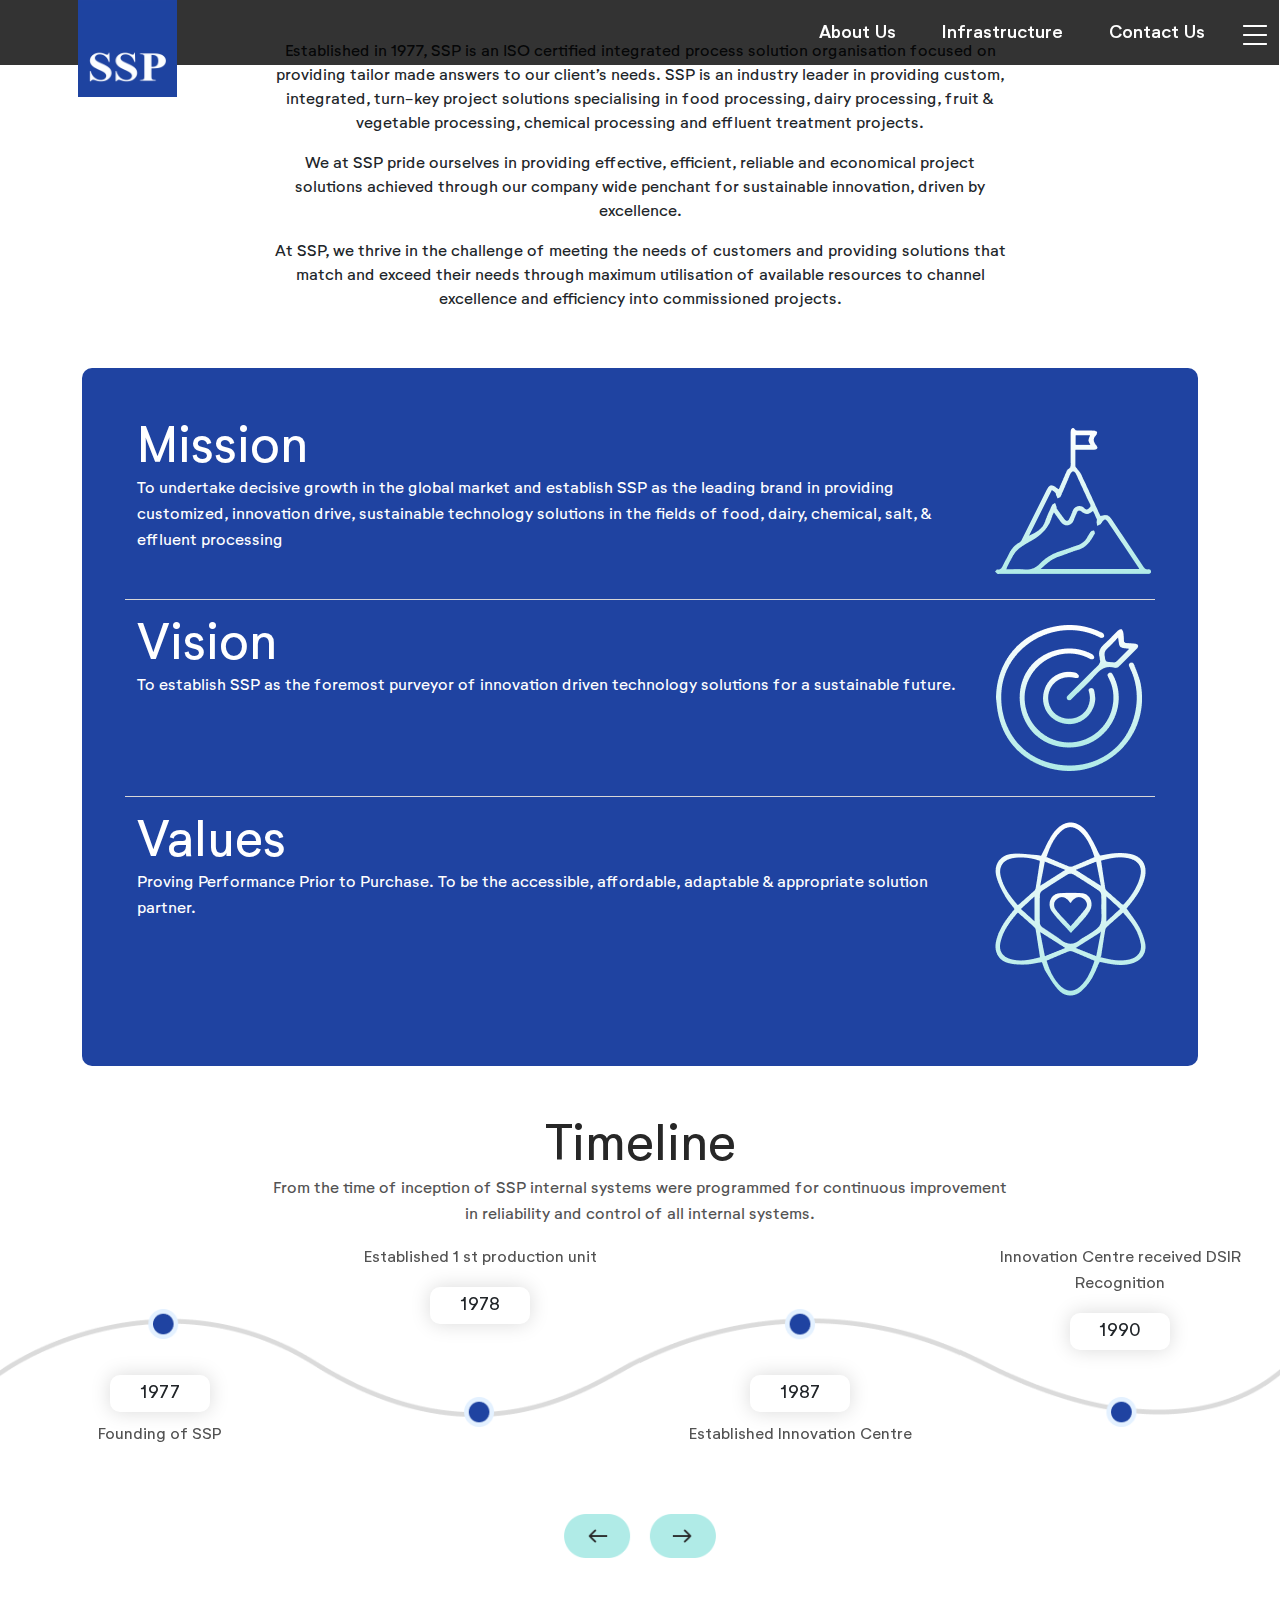
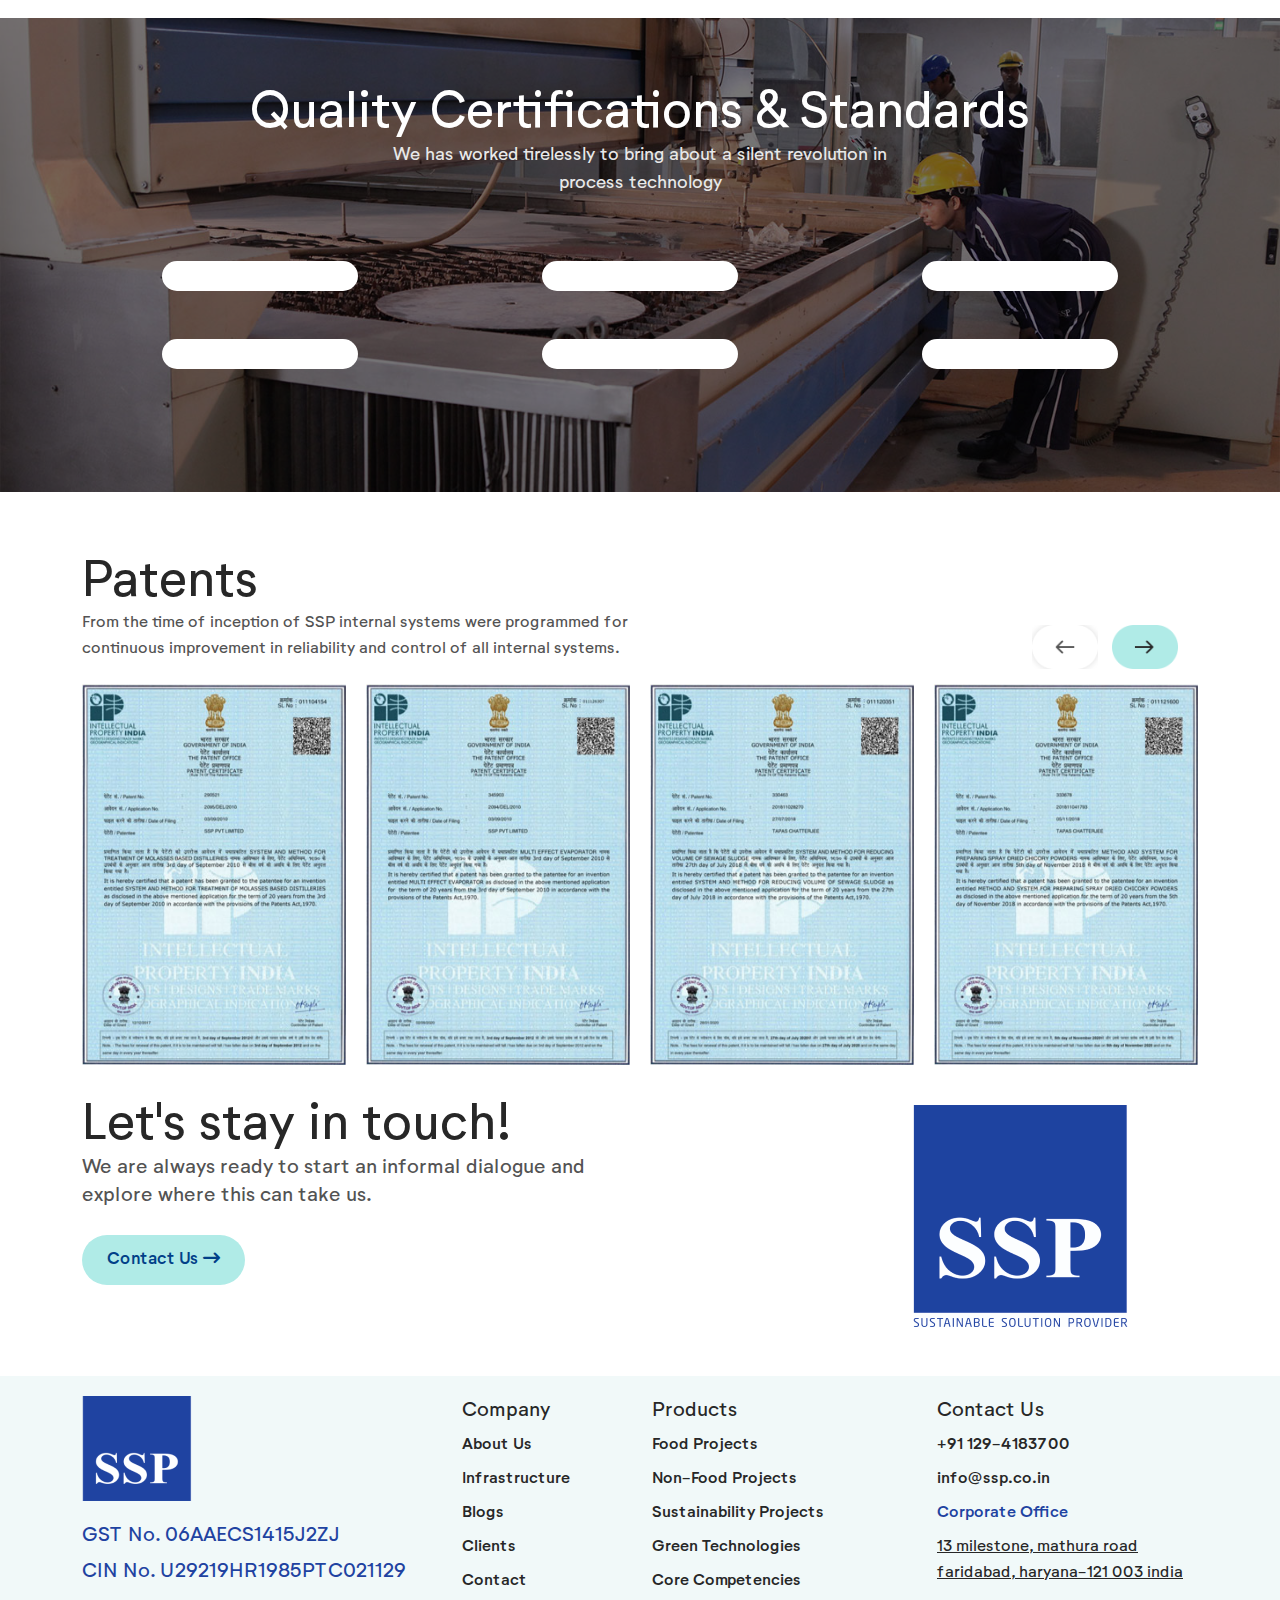
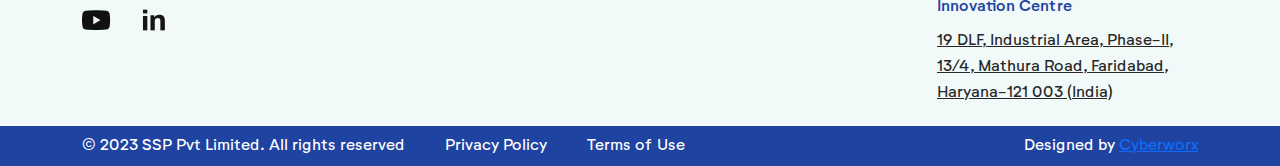
==== commit b17ce1fd: "edit on all pages" ====
--- a/about-us.html
+++ b/about-us.html
@@ -37,13 +37,13 @@
             <li class="nav-item extra"><a class="nav-link" href="blogs.html">Blogs</a></li>
             <li class="nav-item extra"><a class="nav-link" href="clients.html">Clients</a></li>
 
-            <li class="nav-item dropdown">
+            <!-- <li class="nav-item dropdown">
               <a class="nav-link dropdown-toggle" href="#" role="button" data-bs-toggle="dropdown"><img src="images/blog.png" alt=""> <span>EN</span></a>
               <ul class="dropdown-menu">
                 <li><a class="dropdown-item" href="#">EN</a></li>
                 <li><a class="dropdown-item" href="#">HI</a></li>
               </ul>
-            </li>
+            </li> -->
             <li class="sidebar-btn">
               <a class="openbtn" onclick="openNav()"><img src="images/bar.png" alt=""></a>
             </li>
@@ -58,6 +58,7 @@
     </a>
     <ul>
       <li><a href="about-us.html">About Us</a></li>
+      <li><a href="infrastructure.html">Infrastructure</a></li>
       <!-- <li><a href="blogs.html">Blogs</a></li> -->
       <li><a href="clients.html">Clients</a></li>
       <li><a href="contact.html">Contact</a></li>
@@ -72,19 +73,19 @@
       </div>
       <div class="carousel-inner">
         <div class="carousel-item active">
-          <img src="images/img-18.png" alt="" class="d-block" style="width:100%">
+          <img src="images/about-banner-1.png" alt="" class="d-block" style="width:100%">
           <div class="carousel-caption">
             <h3>About Us</h3>
           </div>
         </div>
         <div class="carousel-item">
-          <img src="images/img8.png" alt="" class="d-block" style="width:100%">
+          <img src="images/about-banner-2.png" alt="" class="d-block" style="width:100%">
           <div class="carousel-caption">
             <h3>Possibilities</h3>
           </div>
         </div>
         <div class="carousel-item">
-          <img src="images/img6.png" alt="" class="d-block" style="width:100%">
+          <img src="images/about-banner-3.png" alt="" class="d-block" style="width:100%">
           <div class="carousel-caption">
             <h3>Responsibilities</h3>
           </div>
@@ -96,7 +97,11 @@
     <div class="container">
       <div class="row">
         <div class="col-12 col-lg-8 mx-auto text-center">
-          <p>For over forty years we have developed the science and art for food, pharmaceutical, chemicals, and waste processing plants. Yet we keep exploring new frontiers through our full-scale R&D facility extracting valuable products from various sources, reducing energy costs and developing new technologies while partnering with our clients. This is precisely the reason why hundreds of businesses have put their faiths in SSPs well-engineered solutions which have delivered over 2000 processing plants and units all across the world touching millions of lives through reliable products.</p>
+          <p>Established in 1977, SSP is an ISO certified integrated process solution organisation focused on providing tailor made answers to our client’s needs. SSP is an industry leader in providing custom, integrated, turn-key project solutions specialising in food processing, dairy processing, fruit & vegetable processing, chemical processing and effluent treatment projects. </p>
+
+          <p>We at SSP pride ourselves in providing effective, efficient, reliable and economical project solutions achieved through our company wide penchant for sustainable innovation, driven by excellence. </p>
+
+          <p>At SSP, we thrive in the challenge of meeting the needs of customers and providing solutions that match and exceed their needs through maximum utilisation of available resources to channel excellence and efficiency into commissioned projects.</p>
         </div>
       </div>
     </div>
@@ -109,7 +114,7 @@
             <div class="row mission-box-div">
               <div class="col-12 col-lg-10 order-2 order-lg-0">
                 <h2>Mission</h2>
-                <p>To be one of the top three centrifuge technologies providers globally by taking well-care of people and relationships, continuously improving our technologies and investing in engineering, production, level of service and industrial know-how.</p>
+                <p>To undertake decisive growth in the global market and establish SSP as the leading brand in providing customized, innovation drive, sustainable technology solutions in the fields of food, dairy, chemical, salt, & effluent processing</p>
               </div>
               <div class="col-12 col-lg-2 text-center text-lg-left mb-3 mb-lg-0">
                 <img src="images/flag.png" alt="">
@@ -118,7 +123,7 @@
             <div class="row mission-box-div">
               <div class="col-12 col-lg-10 order-2 order-lg-0">
                 <h2>Vision</h2>
-                <p>With our passion to be a Leading Provider of centrifuge technologies, our leading technology, knowledge and uninterrupted services, we make all the people we do business with feel that they are cared for and we exceed the expectations of different sectors and markets.</p>
+                <p>To establish SSP as the foremost purveyor of innovation driven technology solutions for a sustainable future.</p>
               </div>
               <div class="col-12 col-lg-2 text-center text-lg-left mb-3 mb-lg-0">
                 <img src="images/circel-icon.png" alt="">
@@ -126,8 +131,8 @@
             </div>
             <div class="row mission-box-div">
               <div class="col-12 col-lg-10 order-2 order-lg-0">
-                <h2>Ethos</h2>
-                <p>With our passion to be a Leading Provider of centrifuge technologies, our leading technology, knowledge and uninterrupted services, we make all the people we do business with feel that they are cared for and we exceed the expectations of different sectors and markets.</p>
+                <h2>Values</h2>
+                <p>Proving Performance Prior to Purchase. To be the accessible, affordable, adaptable & appropriate solution partner.</p>
               </div>
               <div class="col-12 col-lg-2 text-center text-lg-left mb-3 mb-lg-0">
                 <img src="images/star.png" alt="">
@@ -251,28 +256,23 @@
         </div>
       </div>
       <div class="row mt-5">
-        <div class="col text-center">
-          <img src="images/asme-logo.png" alt="" class="mx-auto img-fluid">
-        </div>
-        <div class="col text-center">
-          <img src="images/a3.png" alt="" class="mx-auto img-fluid">
-        </div>
-        <div class="col text-center">
-          <img src="images/iso-icon5.png" alt="" class="mx-auto img-fluid">
-        </div>
-      </div>
-      <div class="row mt-5">
-        <div class="col-3 text-center">
-          <img src="images/iso-icon.png" alt="" class="mx-auto img-fluid">
-        </div>
-        <div class="col-3 text-center">
-          <img src="images/iso-icon2.png" alt="" class="mx-auto img-fluid">
-        </div>
-        <div class="col-3 text-center">
-          <img src="images/iso-icon3.png" alt="" class="mx-auto img-fluid">
-        </div>
-        <div class="col-3 text-center">
-          <img src="images/iso-icon4.png" alt="" class="mx-auto img-fluid">
+        <div class="col-6 col-lg-4 text-center mb-lg-5 mb-3">
+          <img src="images/certification1.png" alt="" class="mx-auto img-fluid">
+        </div>      
+        <div class="col-6 col-lg-4 text-center mb-lg-5 mb-3">
+          <img src="images/certification2.png" alt="" class="mx-auto img-fluid">
+        </div>
+        <div class="col-6 col-lg-4 text-center mb-lg-5 mb-3">
+          <img src="images/certification3.png" alt="" class="mx-auto img-fluid">
+        </div>
+        <div class="col-6 col-lg-4 text-center mb-lg-5 mb-3">
+          <img src="images/certification4.png" alt="" class="mx-auto img-fluid">
+        </div>
+        <div class="col-6 col-lg-4 text-center mb-lg-5 mb-3">
+          <img src="images/certification5.png" alt="" class="mx-auto img-fluid">
+        </div>
+        <div class="col-6 col-lg-4 text-center mb-lg-5 mb-3">
+          <img src="images/certification6.png" alt="" class="mx-auto img-fluid">
         </div>
       </div>
     </div>
@@ -372,7 +372,7 @@
       <div class="row">
         <div class="col-12 col-lg-4">
           <img src="images/footer-logo.png" alt="">
-          <p>SSP brings the world’s most respected quality certifications to your service. Quality is assured at every stage by a empowered and dedicated team of quality professionals.</p>
+          
           <ul class="number">
             <li>GST No. 06AAECS1415J2ZJ</li>
             <li>CIN No. U29219HR1985PTC021129</li>
@@ -409,7 +409,7 @@
             <li><a href="mailto:info@ssp.co.in">info@ssp.co.in</a></li>
           </ul>
           <address>
-            <span>Registered Office</span>
+            <span>Corporate Office</span>
             <a href="https://www.google.com/maps/place/SSP+Pvt+Limited/@28.4705249,77.3019666,17z/data=!3m1!4b1!4m6!3m5!1s0x390ce74064acfee7:0x4f04b9d4716ea5c9!8m2!3d28.4705203!4d77.3068375!16s%2Fg%2F1tct72sz?entry=tts" target="_blank">13 milestone, mathura road faridabad, haryana-121 003 india</a>
           </address>
           <address>
@@ -448,8 +448,7 @@
           </div>
            <div class="col-7">
              <h2>MbD Spent Wash to Potash</h2>
-             <p class="code mb-1">Patent No:- 2010 - 290521</p>
-             <p>Lorem ipsum dolor sit amet consectetur adipisicing, elit. Maiores beatae soluta id harum ullam quo alias distinctio, itaque, commodi architecto?</p>
+             <p class="code mb-1">Patent No:- 2010 - 290521</p>             
            </div>
         </div>
       </div>
@@ -468,8 +467,7 @@
           </div>
            <div class="col-7">
              <h2>Multi Effect Evaporator</h2>
-             <p class="code mb-1">Patent No:- 2010 - 345903</p>
-             <p>Lorem ipsum dolor sit amet consectetur adipisicing, elit. Maiores beatae soluta id harum ullam quo alias distinctio, itaque, commodi architecto?</p>
+             <p class="code mb-1">Patent No:- 2010 - 345903</p>             
            </div>
         </div>
       </div>
@@ -488,8 +486,7 @@
           </div>
            <div class="col-7">
              <h2>THESVORES</h2>
-             <p class="code mb-1">Patent No:- 2018 - 330463</p>
-             <p>Lorem ipsum dolor sit amet consectetur adipisicing, elit. Maiores beatae soluta id harum ullam quo alias distinctio, itaque, commodi architecto?</p>
+             <p class="code mb-1">Patent No:- 2018 - 330463</p>             
            </div>
         </div>
       </div>
@@ -508,8 +505,7 @@
           </div>
            <div class="col-7">
              <h2>Spray Dried Chicory Powder</h2>
-             <p class="code mb-1">Patent No:- 2018 - 333678</p>
-             <p>Lorem ipsum dolor sit amet consectetur adipisicing, elit. Maiores beatae soluta id harum ullam quo alias distinctio, itaque, commodi architecto?</p>
+             <p class="code mb-1">Patent No:- 2018 - 333678</p>             
            </div>
         </div>
       </div>
@@ -528,8 +524,7 @@
           </div>
            <div class="col-7">
              <h2>Dual Nozel Atomizer</h2>
-             <p class="code mb-1">Patent No:- 2018 - 334207</p>
-             <p>Lorem ipsum dolor sit amet consectetur adipisicing, elit. Maiores beatae soluta id harum ullam quo alias distinctio, itaque, commodi architecto?</p>
+             <p class="code mb-1">Patent No:- 2018 - 334207</p>             
            </div>
         </div>
       </div>
@@ -548,8 +543,7 @@
           </div>
            <div class="col-7">
              <h2>Spray Dried Powders</h2>
-             <p class="code mb-1">Patent No:- 2018 - 335118</p>
-             <p>Lorem ipsum dolor sit amet consectetur adipisicing, elit. Maiores beatae soluta id harum ullam quo alias distinctio, itaque, commodi architecto?</p>
+             <p class="code mb-1">Patent No:- 2018 - 335118</p>             
            </div>
         </div>
       </div>
@@ -568,8 +562,7 @@
           </div>
            <div class="col-7">
              <h2>Value Added from De Oiled Rice Bran</h2>
-             <p class="code mb-1">Patent No:- 2018 - 368468</p>
-             <p>Lorem ipsum dolor sit amet consectetur adipisicing, elit. Maiores beatae soluta id harum ullam quo alias distinctio, itaque, commodi architecto?</p>
+             <p class="code mb-1">Patent No:- 2018 - 368468</p>             
            </div>
         </div>
       </div>
@@ -588,8 +581,7 @@
           </div>
            <div class="col-7">
              <h2>Desalination Reject Redressal</h2>
-             <p class="code mb-1">Patent No:- 2020 - 359946</p>
-             <p>Lorem ipsum dolor sit amet consectetur adipisicing, elit. Maiores beatae soluta id harum ullam quo alias distinctio, itaque, commodi architecto?</p>
+             <p class="code mb-1">Patent No:- 2020 - 359946</p>             
            </div>
         </div>
       </div>
@@ -608,8 +600,7 @@
           </div>
            <div class="col-7">
              <h2>Dry Aroma Vapours</h2>
-             <p class="code mb-1">Patent No:- 2020 - 366617</p>
-             <p>Lorem ipsum dolor sit amet consectetur adipisicing, elit. Maiores beatae soluta id harum ullam quo alias distinctio, itaque, commodi architecto?</p>
+             <p class="code mb-1">Patent No:- 2020 - 366617</p>             
            </div>
         </div>
       </div>
--- a/css/style.css
+++ b/css/style.css
@@ -1,13 +1,8 @@
 @import url('https://fonts.googleapis.com/css2?family=Hanken+Grotesk:wght@100;200;300;400;500;600;700;800;900&display=swap');
 @import "font.css";
-:root { 
-	--blue: #0199dc; 
-	--dark: #5f5951; 
-	--light: #6a6a6a; 
-	--orange: #d99745; 
-	--white: #ffffff; 
-	--font1:"Neutrif Studio";
-	--font2:'Hanken Grotesk', sans-serif;
+:root {
+    --font1:"Neutrif Studio";
+    --font2:'Hanken Grotesk', sans-serif;
 }
 * { margin: 0; font-family: var(--font1); }
 html,
@@ -22,7 +17,17 @@
 .sidebar a:hover {color: #5eb3fd;}
 .sidebar .closebtn { position: absolute; top: 0; right: 25px; font-size: 35px; margin-left: 50px; }
 .sidebar ul { padding: 0; list-style: none; }
-#slider .carousel-caption { left: 6%; bottom: 40px; }
+#slider .carousel-caption {left: 6%;bottom: 40px;z-index: 2;}
+.carousel-item:after {
+    content: '';
+    background: linear-gradient(177deg, rgba(0, 0, 0, 0.00) 29.23%, rgba(0, 0, 0, 0.55) 97.33%);
+    width: 100%;
+    height: 100%;
+    position: absolute;
+    left: 0;
+    top: 0;
+    z-index: 1;
+}
 #slider video{width: 100%;height: auto;}
 #slider .carousel-caption h3 { display: flex; align-items: flex-start; justify-content: flex-start; position: relative; color: #ffffff; font-size: 150px; font-weight: 500; line-height: 146px; text-align: left; text-overflow: initial; z-index: 4; }
 header nav a.nav-link { color: #fff; font-size: 18px; font-style: normal; font-weight: 500; line-height: normal; }
@@ -49,7 +54,14 @@
 .play-button-wrapper #circle-play-b { cursor: pointer; pointer-events: auto; }
 .play-button-wrapper #circle-play-b img { width: 62px; height: 62px; fill: #fff; stroke: #fff; cursor: pointer; background-color: rgba(0, 0, 0, 0.2); border-radius: 50%; opacity: 0.9; }
 .about-us {padding: 40px 0;}
-
+section.quality img {
+    padding: 15px;
+    background: #fff;
+    border-radius: 25px;
+    margin: 0 auto;
+    display: block;
+    width: 55%;
+}
 .count-box h3 { margin: 20px 0; font-size: 60px; font-weight: 700; line-height: 46px; text-align: center; white-space: nowrap; background: linear-gradient(166.83deg, #014088, #b0cbeb); -webkit-background-clip: text; -webkit-text-fill-color: transparent; }
 .count-box { text-align: center; }
 .count-box p { color: #272727; font-size: 16px; font-weight: 500; line-height: 24px; text-align: center; white-space: nowrap; margin: 0; }
@@ -82,8 +94,8 @@
 .swiper-button-prev,
 .swiper-button-next { background-repeat: no-repeat; background-position: center; background-size: cover; width: 66px; opacity: 1;transition:all 0.5s}
 
-.serviceSwiper.button-bottom .swiper-button-prev { left: calc(50% - 40px); bottom: 0px; top: auto; }
-.serviceSwiper.button-bottom .swiper-button-next { left: calc(50% + 40px); bottom: 0px; top: auto; }
+.serviceSwiper.button-bottom .swiper-button-prev {left: calc(50% - 120px);bottom: 0px;top: auto;}
+.serviceSwiper.button-bottom .swiper-button-next {left: calc(50% + -40px);bottom: 0px;top: auto;}
 
 .serviceSwiper.button-bottom,
 .certificationSwiper.button-bottom{ padding-bottom: 75px; }
@@ -107,12 +119,13 @@
 .modal-content { padding-top: 15px; }
 .item-box a {cursor: pointer;}
 
-footer { width: 100%; background: #f1f9f9; padding: 60px 0; }
+footer { width: 100%; background: #f1f9f9; padding:20px 0; }
 footer p { color: #535353;font-size: 16px; font-style: normal; font-weight: 400; line-height: 26px; }
 footer img { margin-bottom: 20px; }
 footer h4 { color: #272727;font-size: 20px; font-style: normal; font-weight: 400; line-height: 28px; }
 footer ul { padding: 0; list-style: none; margin: 0; display: flex; flex-direction: column; gap: 8px; }
 footer ul li a { color: #272727;font-size: 16px; font-style: normal; font-weight: 500; line-height: 26px; text-decoration: none; }
+footer address{margin-bottom: 0;}
 address span { display: block; color: #1F43A1;font-size: 16px; font-style: normal; font-weight: 500; line-height: 26px; margin: 8px 0; }
 address a { color: #272727;font-size: 16px; font-style: normal; font-weight: 400; line-height: 26px; text-decoration-line: underline; }
 footer ul li a img { margin: 0; }
@@ -120,10 +133,10 @@
 ul.number { padding: 0; list-style: none; }
 ul.number li { color: #1F43A1;font-size: 20px; font-style: normal; font-weight: 400; line-height: 28px; }
 ul.social { padding: 0; list-style: none; display: flex; gap: 30px; flex-direction: revert; margin-top: 20px; }
-.footer-botton { background: #1f43a1; color: #fff; height: 55px; }
-.footer-botton ul { padding: 0; list-style: none; display: flex; align-items: center; gap: 40px; margin: 0; height: 55px; }
+.footer-botton { background: #1f43a1; color: #fff;}
+.footer-botton ul { padding: 0; list-style: none; display: flex; align-items: center; gap: 40px; margin: 0; height:40px; }
 .footer-botton ul li a { display: block; text-decoration: none; color: #fff; }
-.footer-botton p { margin: 0; line-height: 55px; text-align: right; }
+.footer-botton p { margin: 0; line-height:40px; text-align: right; }
 
 
 
@@ -138,8 +151,8 @@
 .timeline h3 { color: #272727;font-size: 50px; font-style: normal; font-weight: 400; line-height: 40px; }
 .timeline p {color: #535353;text-align: center;font-size: 16px;font-style: normal;font-weight: 400;line-height: 26px;margin-top: 10px;}
 .timelineSwiper .swiper-slide {display: flex;flex-direction: column;position: relative;}
-.timelineSwiper.button-bottom .swiper-button-prev { left: calc(50% - 40px); bottom: 0px; top: auto; }
-.timelineSwiper.button-bottom .swiper-button-next { left: calc(50% + 40px); bottom: 0px; top: auto; }
+.timelineSwiper.button-bottom .swiper-button-prev {left: 50%;transform: translateX(-115%);bottom: 0px;top: auto;}
+.timelineSwiper.button-bottom .swiper-button-next {right: 50%;transform: translateX(115%);bottom: 0px;top: auto;}
 .timeline-text {padding: 6px 30px;position: absolute;top: -80px;display: flex;flex-direction: column-reverse;}
 .timelineSwiper .swiper-slide.slide1 .timeline-text,
 .timelineSwiper .swiper-slide.slide3 .timeline-text,
@@ -149,7 +162,7 @@
 .timelineSwiper .swiper-slide.slide11 .timeline-text{top: 60px;display: flex;flex-direction: column;}
 .timelineSwiper.button-bottom { padding:65px 0 130px; }
 .timeline-text { transition: all 0.5s; cursor: pointer; }
-.timeline-text:hover { box-shadow: 0px 0px 20px 0px rgb(0 0 0 / 15%); background: #fff; border-radius: 10px; transform: scale(1.1); }
+.timeline-text:hover {transform: scale(1.1); }
 span.time { border-radius: 10px; background: #FFF; box-shadow: 0px 0px 20px 0px rgba(0, 0, 0, 0.15); display: inline-block; width: 100px; margin: 0 auto; padding: 5px; }
 .patents h3 { color: #272727;font-size: 50px; font-style: normal; font-weight: 400; line-height: 40px; }
 .patents p { color: #535353;font-size: 16px; font-style: normal; font-weight: 400; line-height: 26px; }
@@ -190,11 +203,11 @@
 .project p { color: #414141; font-family: var(--font2); font-size: 20px; font-style: normal; font-weight: 500; line-height: normal; }
 .project .tab-content { border-left: 1px solid #ddd; border-right: 1px solid #ddd; }
 .project .tab-content ul { padding: 0; list-style: none; }
-.project .tab-content ul li { padding: 10px; display: flex; align-items: center; gap: 20px; border-top: 1px solid #ddd; min-height: 60px; }
-.project .tab-content ul li:last-child { border-bottom: 1px solid #ddd; }
+.project .tab-content ul li a{ padding: 10px; display: flex; align-items: center; gap: 20px; border-top: 1px solid #ddd; min-height: 60px;    text-decoration: none;}
+.project .tab-content ul li:last-child a{ border-bottom: 1px solid #ddd; }
 .project .tab-content .tab-pane { padding: 0; }
 .project .tab-content ul li:first-child { border-top: none; }
-.project a.nav-link { color: #272727; text-align: center; font-family: var(--font2); font-size: 18px; font-style: normal; font-weight: 500; line-height: normal; }
+.project a.nav-link {color: #272727;text-align: center;font-family: var(--font2);font-size: 18px;font-style: normal;font-weight: 500;line-height: normal;min-height: 90px;display: flex;justify-content: center;align-items: center;}
 .project a.nav-link.active { color: #1F43A1; font-family: var(--font2); font-size: 18px; font-style: normal; font-weight: 500; line-height: normal; }
 .project { padding: 40px 0; }
 .addresses { padding: 40px 0; }
@@ -223,10 +236,24 @@
 .india-map .pint3 {position: absolute;top: 56%;left: 37%;z-index: 9;}
 .india-map .pint1 img,
 .india-map .pint2 img,
-.india-map .pint3 img{ width: 20px; border-radius: 100%; }
+.india-map .pint3 img{width: 30px;}
 .innovation-centre h3 { color: #272727;font-size: 40px; font-style: normal; font-weight: 400; line-height: 40px; }
 .innovation-centre p { color: #535353;font-size: 16px; font-style: normal; font-weight: 400; line-height: 26px; }
-
+.canada-map {
+    position: relative;
+        top: 10%;
+}
+
+.canada-map .pint1 {
+    position: absolute;
+    bottom: 17%;
+    left: 50%;
+    z-index: 9;
+}
+
+.canada-map .pint1 img {
+    width: 100px;
+}
 .latest-innovation .swiper-slide {border-radius: 10px;background: #F1F9F9 !important;flex-direction: column;padding: 20px 30px;text-align: left;align-items: self-start;min-height: 230px;}
 .latest-innovation .swiper-slide h4 { color: #272727;font-size: 16px; font-style: normal; font-weight: 500; line-height: 22px; }
 .latest-innovation .swiper-slide ul { padding: 0; }
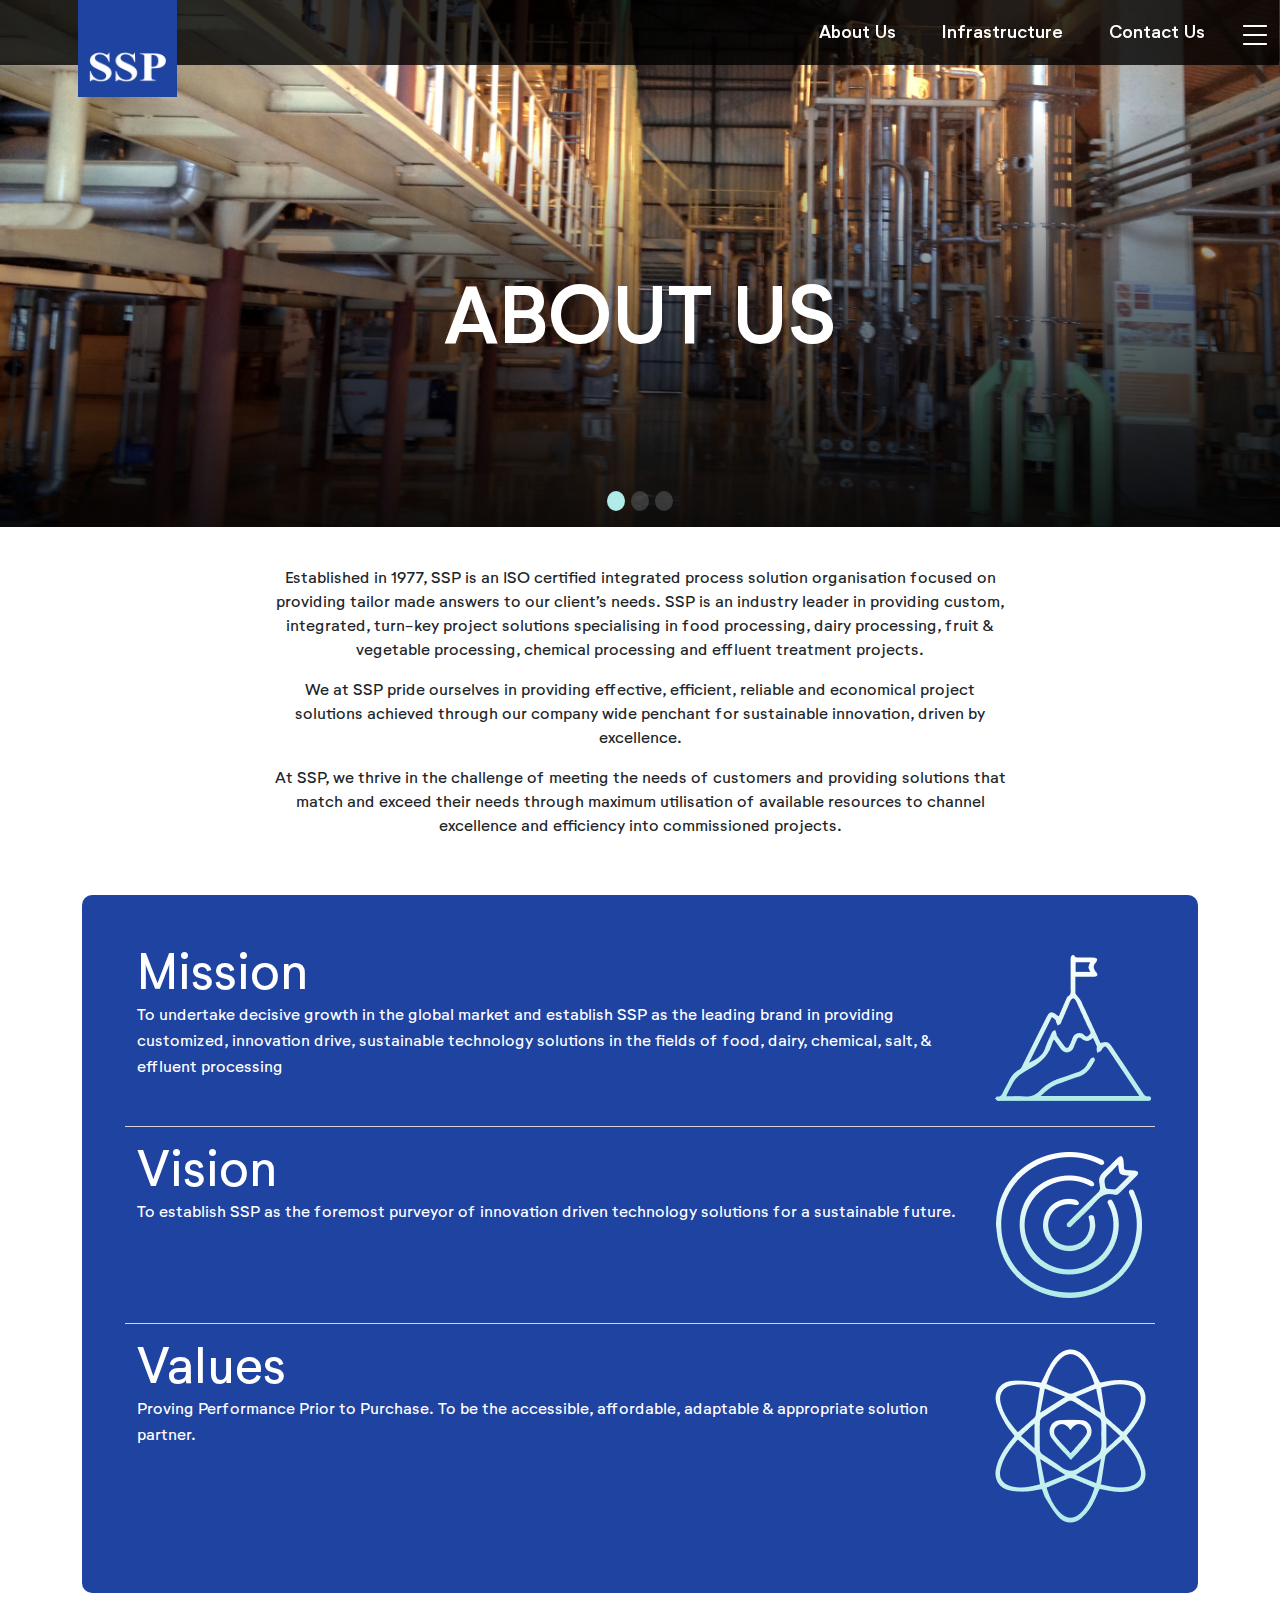
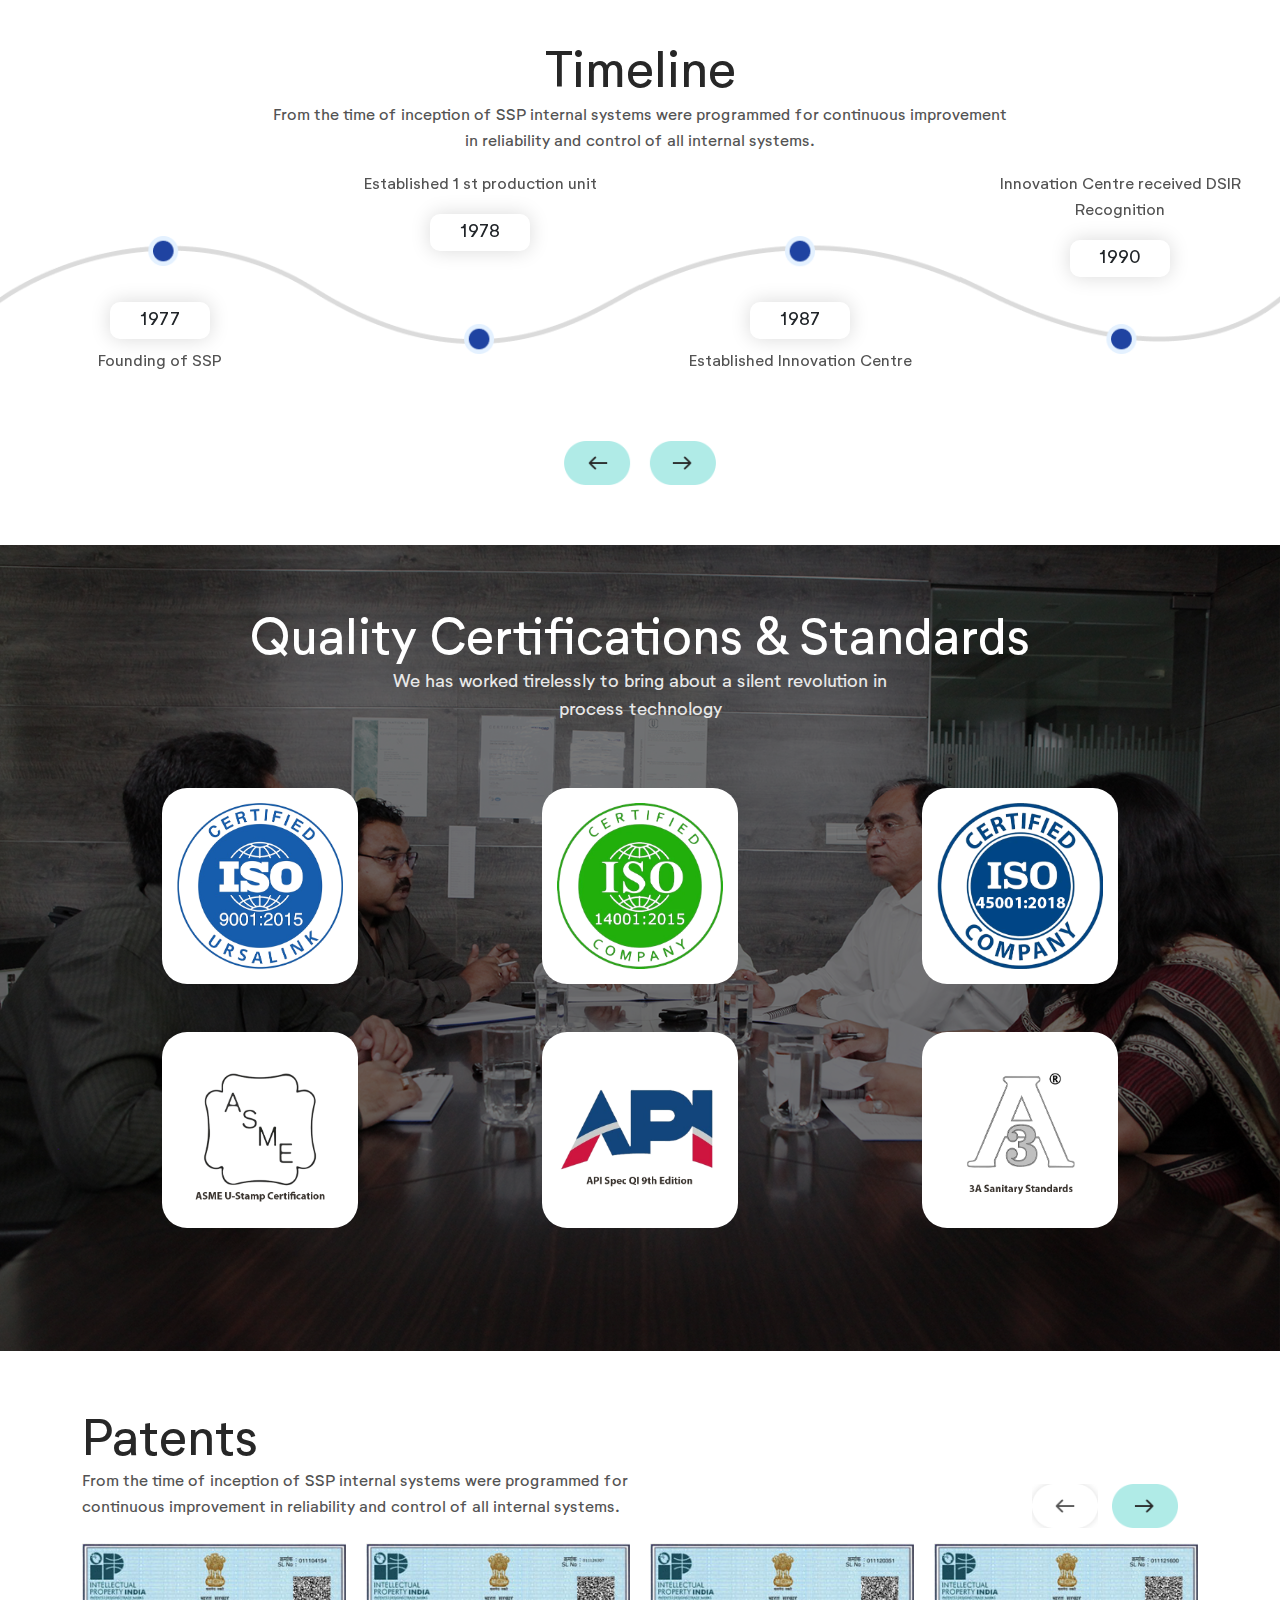
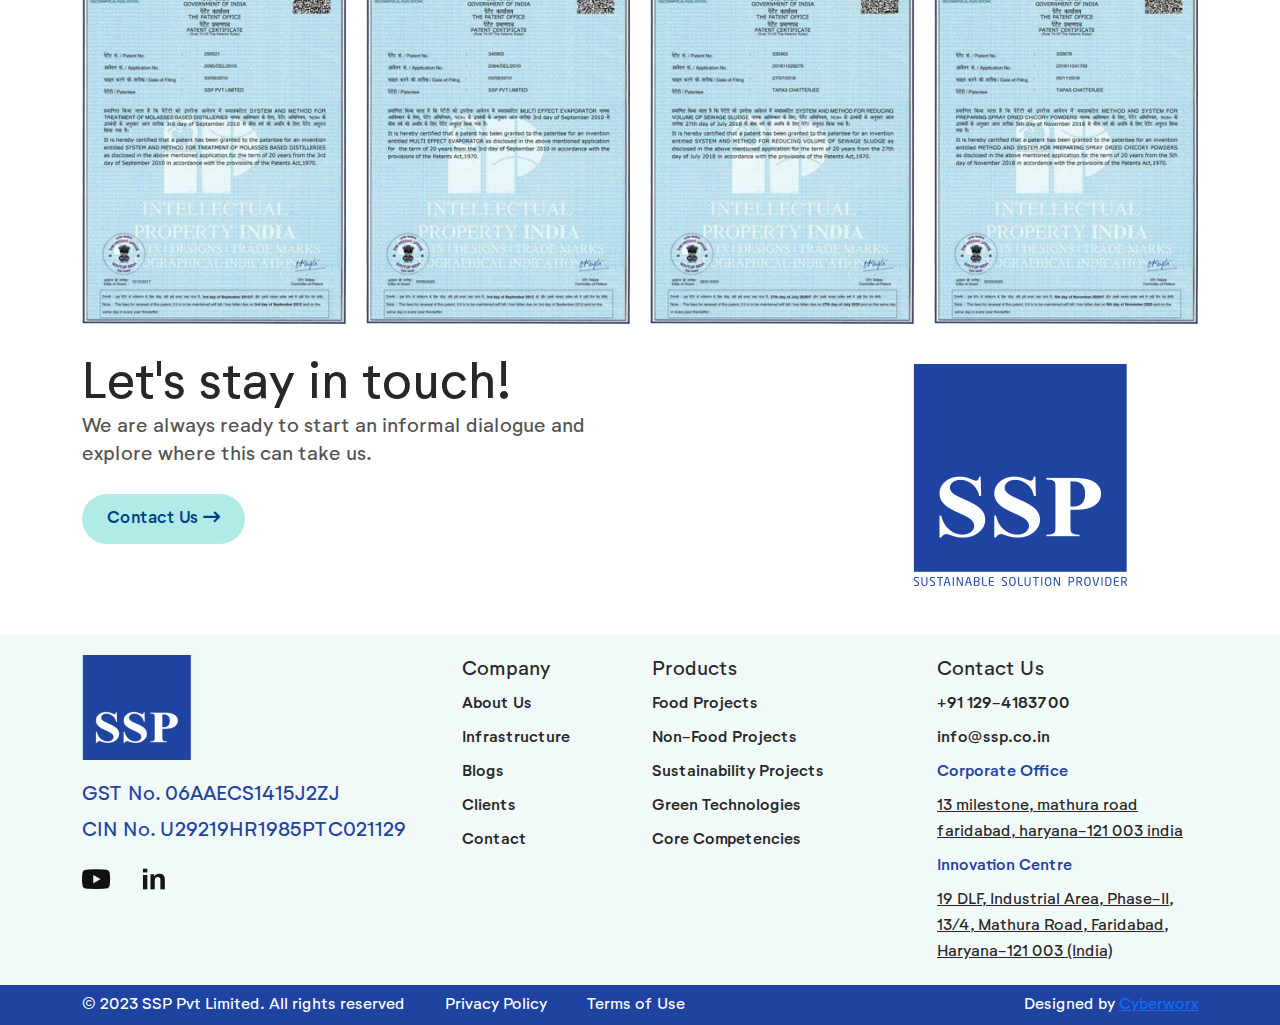
==== commit 8603a902: "some new edits" ====
--- a/about-us.html
+++ b/about-us.html
@@ -7,8 +7,6 @@
   <link href="https://cdn.jsdelivr.net/npm/bootstrap@5.3.2/dist/css/bootstrap.min.css" rel="stylesheet">
   <link rel="stylesheet" href="https://cdnjs.cloudflare.com/ajax/libs/font-awesome/6.5.1/css/all.min.css"/>
   <link rel="stylesheet" href="https://cdn.jsdelivr.net/npm/swiper@11/swiper-bundle.min.css" />
-  <link href="https://unpkg.com/aos@2.3.1/dist/aos.css" rel="stylesheet">
-  <link rel="stylesheet" href="css/lightbox.min.css">
   <link rel="stylesheet" href="css/style.css">
   <link rel="stylesheet" href="css/responsive.css">
 </head>
@@ -34,7 +32,7 @@
               <a class="nav-link" href="contact.html">Contact Us</a>
             </li>
 
-            <li class="nav-item extra"><a class="nav-link" href="blogs.html">Blogs</a></li>
+            <!-- <li class="nav-item extra"><a class="nav-link" href="blogs.html">Blogs</a></li> -->
             <li class="nav-item extra"><a class="nav-link" href="clients.html">Clients</a></li>
 
             <!-- <li class="nav-item dropdown">
@@ -610,13 +608,9 @@
 
 <script src="https://code.jquery.com/jquery-3.6.4.min.js"></script>
 <script src="https://cdnjs.cloudflare.com/ajax/libs/waypoints/4.0.1/jquery.waypoints.min.js"></script>
-<script src="js/lightbox.min.js"></script>
 <script src="https://cdn.jsdelivr.net/npm/bootstrap@5.3.2/dist/js/bootstrap.bundle.min.js"></script>
 <script src="https://cdn.jsdelivr.net/npm/swiper@11/swiper-bundle.min.js"></script>
-<script src="https://unpkg.com/aos@2.3.1/dist/aos.js"></script>
 <script src="https://cdnjs.cloudflare.com/ajax/libs/font-awesome/6.5.1/js/all.min.js"></script>
-<script src="https://cdn.jsdelivr.net/npm/gsap@3.3.4/dist/gsap.min.js"></script>
-<script src="https://cdn.jsdelivr.net/npm/gsap@3.3.4/dist/ScrollTrigger.js"></script>
 <script src="js/custom.js"></script>
 </body>
 </html>--- a/css/style.css
+++ b/css/style.css
@@ -287,4 +287,23 @@
 .latest-updates .post { margin: 20px 0; padding-right: 20px; }
 .clients-logo { padding: 40px 0; }
 ul.logo-list { display: flex; flex-wrap: wrap; list-style: none; gap: 20px; }
-ul.logo-list li { border-radius: 10px; background: #FFF; box-shadow: 0px 0px 20px 0px rgba(0, 0, 0, 0.20); flex: 0 0 18%; display: flex; justify-content: center; align-items: center; width: 215px; height: 138px; flex-shrink: 0; }+ul.logo-list li { border-radius: 10px; background: #FFF; box-shadow: 0px 0px 20px 0px rgba(0, 0, 0, 0.20); flex: 0 0 18%; display: flex; justify-content: center; align-items: center; width: 215px; height: 138px; flex-shrink: 0; }
+.works .gallery img {
+    border-radius: 10px;
+}
+
+.innovation-div img {
+    border-radius: 10px;
+}
+.innovation-div {
+    display: grid;
+    grid-template-columns: repeat(3, 1fr);
+    grid-template-rows: repeat(3, 1fr);
+    grid-column-gap: 7px;
+    grid-row-gap: 7px;
+}
+
+.innovation-div .div1 { grid-area: 1 / 1 / 2 / 2; }
+.innovation-div .div2 { grid-area: 2 / 1 / 3 / 2; }
+.innovation-div .div3 { grid-area: 3 / 1 / 4 / 2; }
+.innovation-div .div4 { grid-area: 1 / 2 / 4 / 4; }--- a/css/responsive.css
+++ b/css/responsive.css
@@ -9,11 +9,11 @@
 @media only screen and (max-width:767px){
     /* For mobile phones: */
 	header nav li.nav-item.extra { display: inline-block; }
-	#slider { margin-top: 58px; }
+	#slider {margin-top: 60px;}
 	.navbar.navbar-expand-sm { background: #000; }
 	.navbar-brand { width: 20%; }
 	button.navbar-toggler { position: absolute; right: 5px; top: 13px; color: #fff; z-index: 99; font-size: 26px; }
-	#slider .carousel-caption h3 { font-size: 40px; line-height: 50px; }
+	#slider .carousel-caption h3 {font-size: 32px;line-height: 40px;}
 	#slider .carousel-caption { bottom: 20px; }
 	.navbar-toggler:focus { box-shadow: none; }
 	#mynavbar { background: rgb(0 0 0 / 80%); padding: 20px; padding-top: 30px; position: absolute; top: 60px; left: 0; width: 100%; z-index: 9; }
@@ -23,8 +23,8 @@
 	.about-us .text-box h2 { font-size: 22px; }
 	section.about-us .text-box { padding-top: 20px; }
 	.our-service { padding-left: 0; }
-	.serviceSwiper.button-bottom .swiper-button-prev { left: 40%; transform: translateX(-50%); }
-	.serviceSwiper.button-bottom .swiper-button-next { left: 60%; transform: translateX(-50%); }
+	.serviceSwiper.button-bottom .swiper-button-prev {left: 40%;transform: translateX(-70%);}
+	.serviceSwiper.button-bottom .swiper-button-next {left: 60%;transform: translateX(-40%);}
 	.global-presence h3 { font-size: 22px; }
 	.global-presence p { width: 75%; }
 	.our-service h3 { font-size: 26px; }
@@ -61,7 +61,7 @@
 	.our-locations h3,
 	.innovation-centre h3,
 	.latest-innovation h3,
-	.works .card .card-header a { font-size: 32px; line-height: 40px; }
+	.works .card .card-header a {font-size: 22px;line-height: 26px;}
 	.latest-innovation { padding: 20px; }
 	.latest-updates .post { padding-right: 7px; }
 	.latest-updates .post .post-img img { width: 100%; }
@@ -72,9 +72,22 @@
 	.latest-updates { padding-bottom: 0; }
 	section.patents .patentsSwiper.button-top { padding-top: 0; padding-bottom: 70px; }
 	.patents-box { top: 15px; }
-	.patentsSwiper.button-top .swiper-button-prev { left: 40%; transform: translateX(-50%); top: auto; bottom: 0; }
-	.patentsSwiper.button-top .swiper-button-next { left: 60%; transform: translateX(-50%); top: auto; bottom: 0; }
-
+	.patentsSwiper.button-top .swiper-button-prev {left: 40%;transform: translateX(-70%);top: auto;bottom: 0;}
+	.patentsSwiper.button-top .swiper-button-next {left: 60%;transform: translateX(-40%);top: auto;bottom: 0;}
+	ul.logo-list li {flex: 0 0 45%;width: 215px;height: 138px;}
+	.our-service .item-box { padding: 40px 45px; }
+	.footer-botton ul { flex-direction: column; height: auto; align-items: baseline; gap: 10px; }
+	.footer-botton ul { font-size: 14px; }
+	.footer-botton { padding: 20px 0; }
+	.footer-botton p { text-align: left; font-size: 14px; }
+	footer h4 { margin: 15px 0; border-bottom: 1px solid #ccc; padding-bottom: 8px; }
+	.modal .modal-body h2 {font-size: 18px;}
+	ul.number li {font-size: 18px;}
+	section.innovation-centre h5 {margin-top: 20px;}
+	.works .card .card-header {padding: 10px;}
+	ul.logo-list {
+    padding-left: 10px;
+}
 }
 @media only screen and (max-width:375px){
 
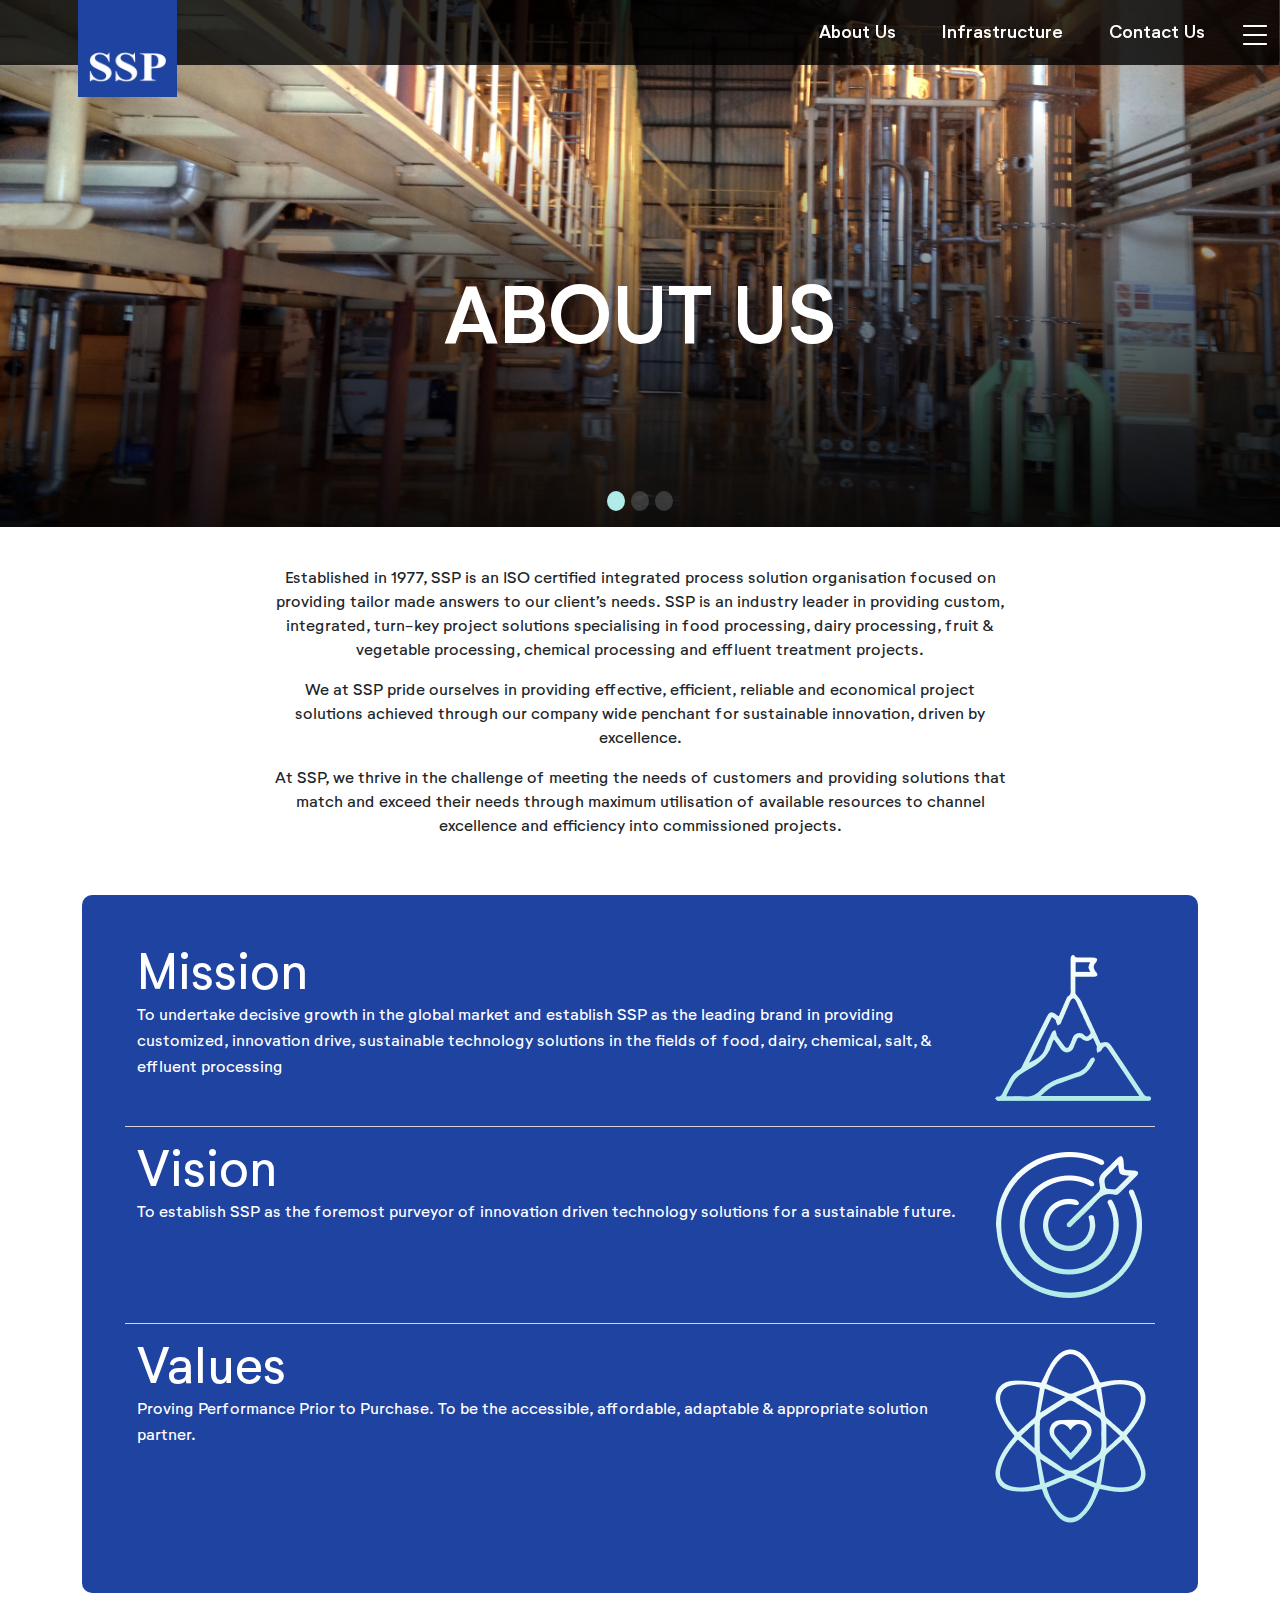
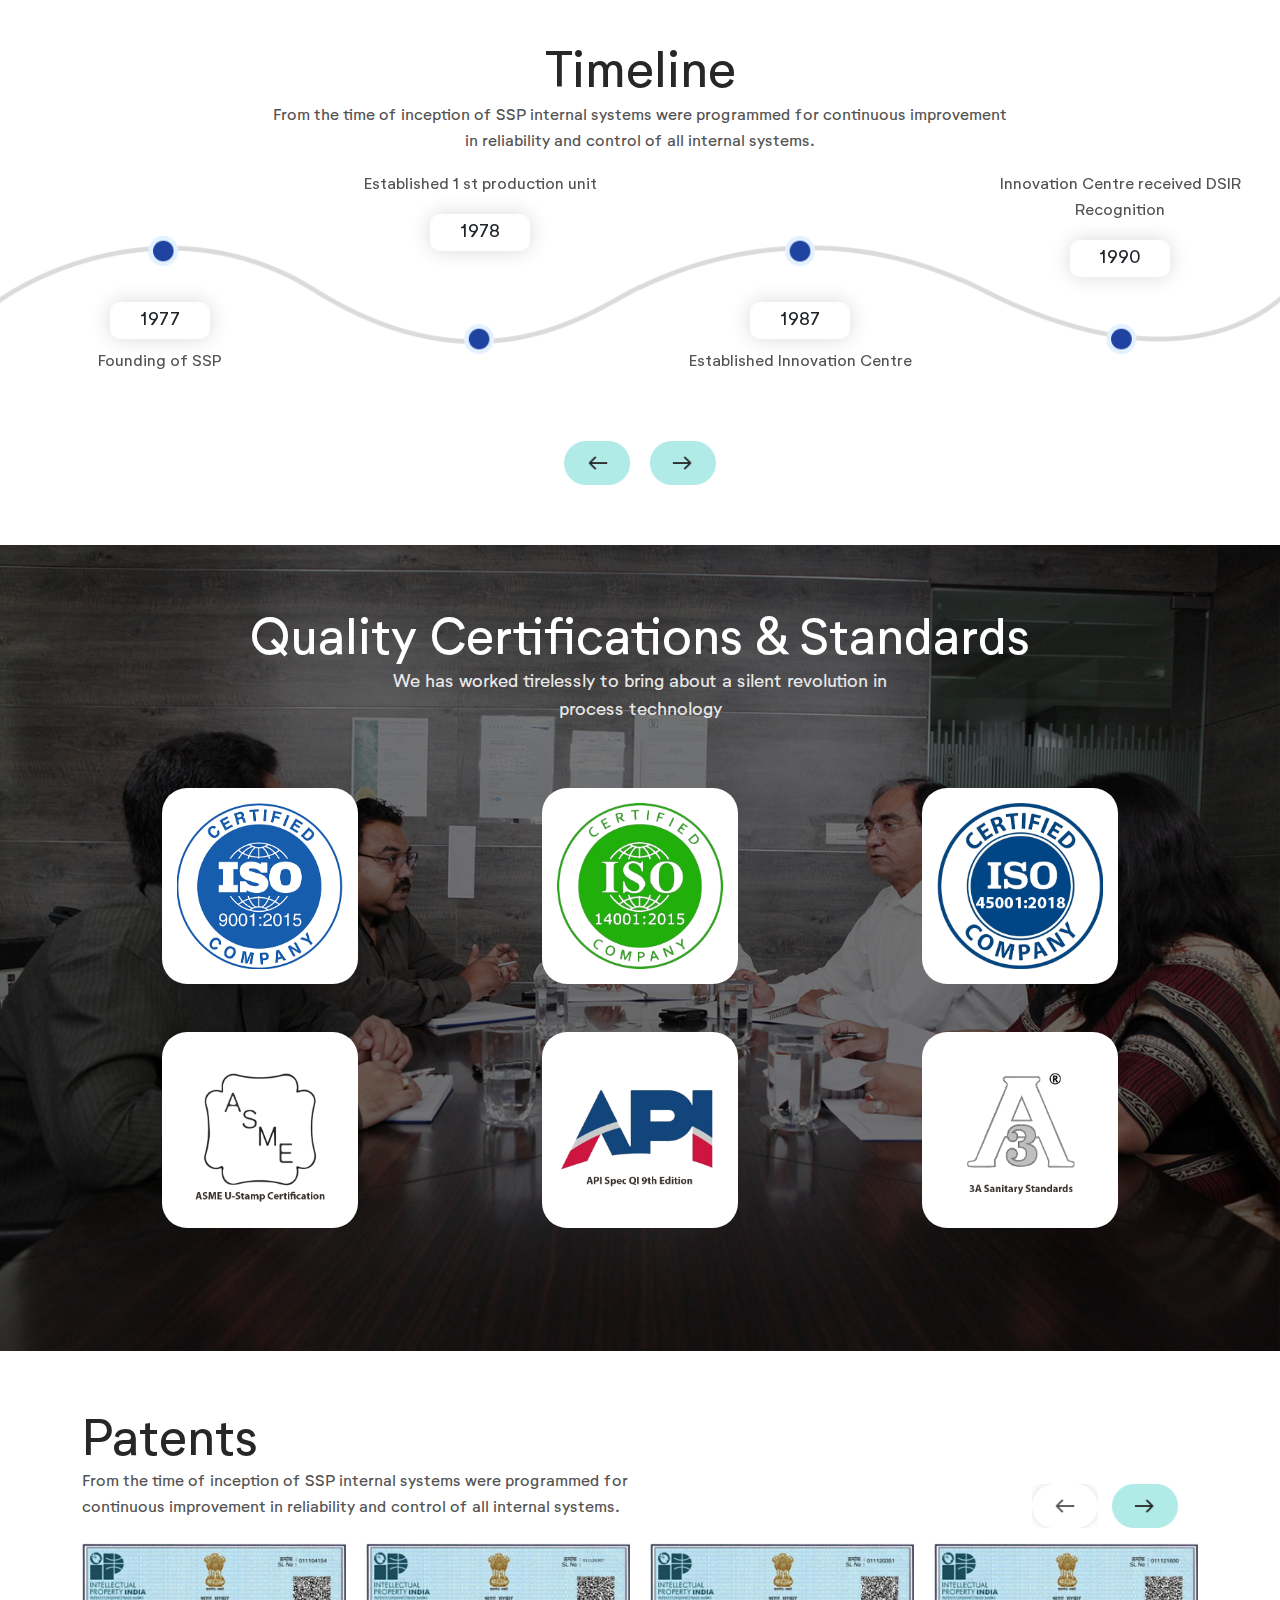
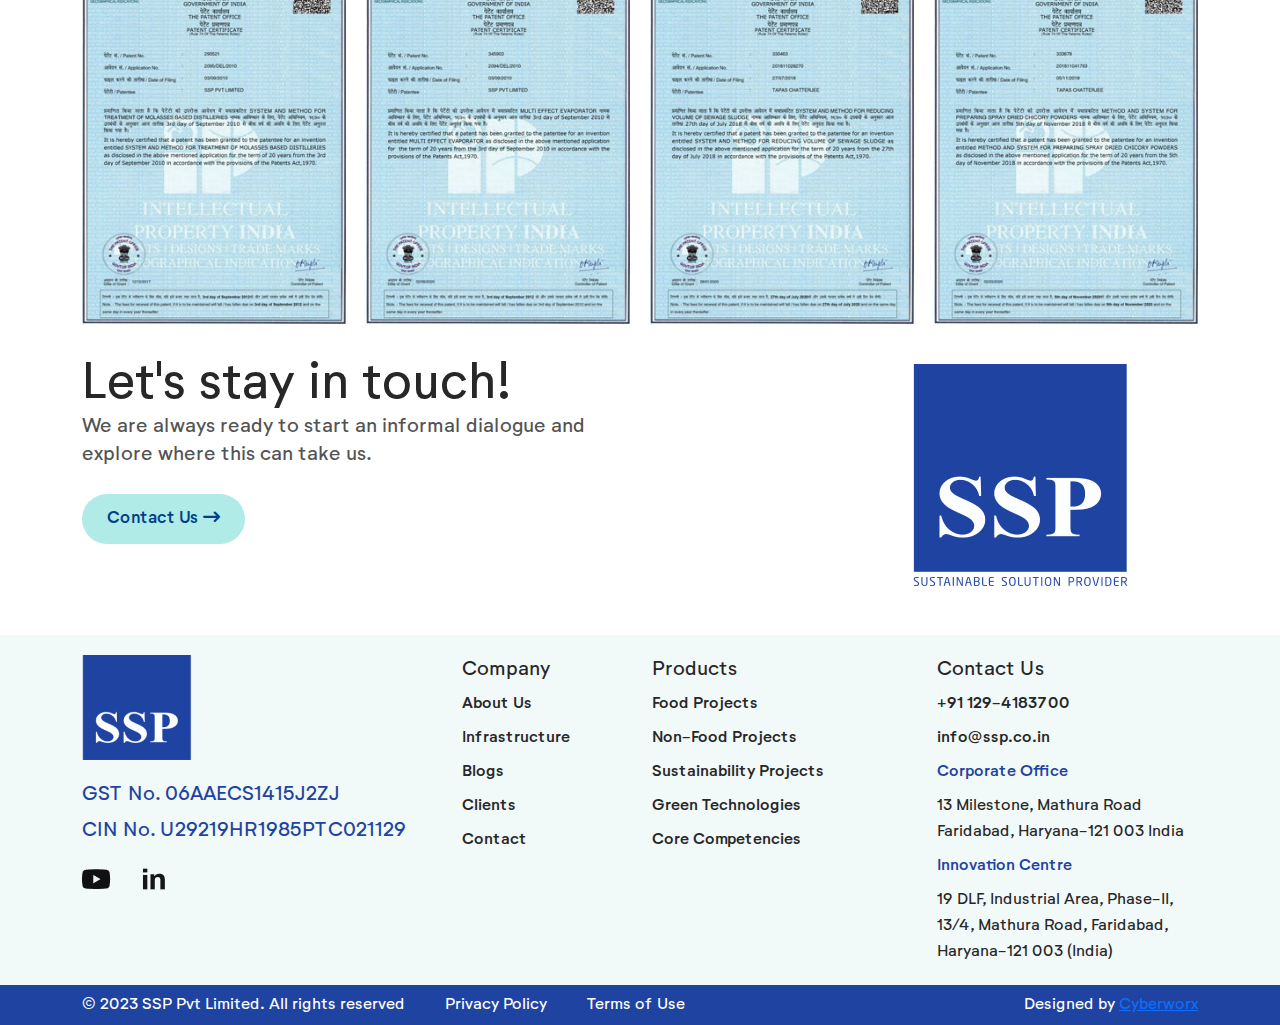
==== commit 5cb6aa72: "last update" ====
--- a/about-us.html
+++ b/about-us.html
@@ -376,7 +376,7 @@
             <li>CIN No. U29219HR1985PTC021129</li>
           </ul>
           <ul class="social">
-            <li><a href="#" target="_blank"><img src="images/youtube-icon.png" alt=""></a></li>
+            <li><a href="https://www.youtube.com/channel/UCN3sgxDBeWm61GRA1qxJkOg" target="_blank"><img src="images/youtube-icon.png" alt=""></a></li>
             <li><a href="https://www.linkedin.com/company/sspindia/" target="_blank"><img src="images/linkedin-icon.png" alt=""></a></li>
           </ul>
         </div>
@@ -408,7 +408,7 @@
           </ul>
           <address>
             <span>Corporate Office</span>
-            <a href="https://www.google.com/maps/place/SSP+Pvt+Limited/@28.4705249,77.3019666,17z/data=!3m1!4b1!4m6!3m5!1s0x390ce74064acfee7:0x4f04b9d4716ea5c9!8m2!3d28.4705203!4d77.3068375!16s%2Fg%2F1tct72sz?entry=tts" target="_blank">13 milestone, mathura road faridabad, haryana-121 003 india</a>
+            <a href="https://www.google.com/maps/place/SSP+Pvt+Limited/@28.4705249,77.3019666,17z/data=!3m1!4b1!4m6!3m5!1s0x390ce74064acfee7:0x4f04b9d4716ea5c9!8m2!3d28.4705203!4d77.3068375!16s%2Fg%2F1tct72sz?entry=tts" target="_blank">13 Milestone, Mathura Road Faridabad, Haryana-121 003 India</a>
           </address>
           <address>
             <span>Innovation Centre</span>
--- a/css/style.css
+++ b/css/style.css
@@ -18,16 +18,7 @@
 .sidebar .closebtn { position: absolute; top: 0; right: 25px; font-size: 35px; margin-left: 50px; }
 .sidebar ul { padding: 0; list-style: none; }
 #slider .carousel-caption {left: 6%;bottom: 40px;z-index: 2;}
-.carousel-item:after {
-    content: '';
-    background: linear-gradient(177deg, rgba(0, 0, 0, 0.00) 29.23%, rgba(0, 0, 0, 0.55) 97.33%);
-    width: 100%;
-    height: 100%;
-    position: absolute;
-    left: 0;
-    top: 0;
-    z-index: 1;
-}
+.carousel-item:after { content: ''; background: linear-gradient(177deg, rgba(0, 0, 0, 0.00) 29.23%, rgba(0, 0, 0, 0.55) 97.33%); width: 100%; height: 100%; position: absolute; left: 0; top: 0; z-index: 1; }
 #slider video{width: 100%;height: auto;}
 #slider .carousel-caption h3 { display: flex; align-items: flex-start; justify-content: flex-start; position: relative; color: #ffffff; font-size: 150px; font-weight: 500; line-height: 146px; text-align: left; text-overflow: initial; z-index: 4; }
 header nav a.nav-link { color: #fff; font-size: 18px; font-style: normal; font-weight: 500; line-height: normal; }
@@ -54,14 +45,7 @@
 .play-button-wrapper #circle-play-b { cursor: pointer; pointer-events: auto; }
 .play-button-wrapper #circle-play-b img { width: 62px; height: 62px; fill: #fff; stroke: #fff; cursor: pointer; background-color: rgba(0, 0, 0, 0.2); border-radius: 50%; opacity: 0.9; }
 .about-us {padding: 40px 0;}
-section.quality img {
-    padding: 15px;
-    background: #fff;
-    border-radius: 25px;
-    margin: 0 auto;
-    display: block;
-    width: 55%;
-}
+section.quality img { padding: 15px; background: #fff; border-radius: 25px; margin: 0 auto; display: block; width: 55%; }
 .count-box h3 { margin: 20px 0; font-size: 60px; font-weight: 700; line-height: 46px; text-align: center; white-space: nowrap; background: linear-gradient(166.83deg, #014088, #b0cbeb); -webkit-background-clip: text; -webkit-text-fill-color: transparent; }
 .count-box { text-align: center; }
 .count-box p { color: #272727; font-size: 16px; font-weight: 500; line-height: 24px; text-align: center; white-space: nowrap; margin: 0; }
@@ -127,7 +111,7 @@
 footer ul li a { color: #272727;font-size: 16px; font-style: normal; font-weight: 500; line-height: 26px; text-decoration: none; }
 footer address{margin-bottom: 0;}
 address span { display: block; color: #1F43A1;font-size: 16px; font-style: normal; font-weight: 500; line-height: 26px; margin: 8px 0; }
-address a { color: #272727;font-size: 16px; font-style: normal; font-weight: 400; line-height: 26px; text-decoration-line: underline; }
+address a { color: #272727;font-size: 16px; font-style: normal; font-weight: 400; line-height: 26px; text-decoration: none; }
 footer ul li a img { margin: 0; }
 footer ul li a:hover {color: #1f43a1;}
 ul.number { padding: 0; list-style: none; }
@@ -239,21 +223,9 @@
 .india-map .pint3 img{width: 30px;}
 .innovation-centre h3 { color: #272727;font-size: 40px; font-style: normal; font-weight: 400; line-height: 40px; }
 .innovation-centre p { color: #535353;font-size: 16px; font-style: normal; font-weight: 400; line-height: 26px; }
-.canada-map {
-    position: relative;
-        top: 10%;
-}
-
-.canada-map .pint1 {
-    position: absolute;
-    bottom: 17%;
-    left: 50%;
-    z-index: 9;
-}
-
-.canada-map .pint1 img {
-    width: 100px;
-}
+.canada-map { position: relative; top: 10%; }
+.canada-map .pint1 { position: absolute; bottom: 17%; left: 50%; z-index: 9; }
+.canada-map .pint1 img { width: 100px; }
 .latest-innovation .swiper-slide {border-radius: 10px;background: #F1F9F9 !important;flex-direction: column;padding: 20px 30px;text-align: left;align-items: self-start;min-height: 230px;}
 .latest-innovation .swiper-slide h4 { color: #272727;font-size: 16px; font-style: normal; font-weight: 500; line-height: 22px; }
 .latest-innovation .swiper-slide ul { padding: 0; }
@@ -269,7 +241,8 @@
 .works .gallery .div1 { grid-area: 1 / 1 / 3 / 2; }
 .works .gallery .div2 { grid-area: 1 / 2 / 2 / 3; }
 .works .gallery .div3 { grid-area: 2 / 2 / 3 / 3; }
-.works .card .card-header a { color: #272727; font-size: 40px; font-style: normal; font-weight: 400; line-height: 40px; padding: 0; }
+.works .card .card-header a {color: #272727;font-size: 40px;font-style: normal;font-weight: 400;line-height: 40px;padding: 0;text-align: left;display: block;}
+.works .card .card-header a span { font-size: 20px; display: block; }
 .works .card .card-header {border: none;background: #fff;padding: 20px 0;}
 .works .card { border: none; background: transparent; border-bottom: 1px solid #ddd; }
 
@@ -288,21 +261,9 @@
 .clients-logo { padding: 40px 0; }
 ul.logo-list { display: flex; flex-wrap: wrap; list-style: none; gap: 20px; }
 ul.logo-list li { border-radius: 10px; background: #FFF; box-shadow: 0px 0px 20px 0px rgba(0, 0, 0, 0.20); flex: 0 0 18%; display: flex; justify-content: center; align-items: center; width: 215px; height: 138px; flex-shrink: 0; }
-.works .gallery img {
-    border-radius: 10px;
-}
-
-.innovation-div img {
-    border-radius: 10px;
-}
-.innovation-div {
-    display: grid;
-    grid-template-columns: repeat(3, 1fr);
-    grid-template-rows: repeat(3, 1fr);
-    grid-column-gap: 7px;
-    grid-row-gap: 7px;
-}
-
+.works .gallery img { border-radius: 10px; }
+.innovation-div img { border-radius: 10px; }
+.innovation-div { display: grid; grid-template-columns: repeat(3, 1fr); grid-template-rows: repeat(3, 1fr); grid-column-gap: 7px; grid-row-gap: 7px; }
 .innovation-div .div1 { grid-area: 1 / 1 / 2 / 2; }
 .innovation-div .div2 { grid-area: 2 / 1 / 3 / 2; }
 .innovation-div .div3 { grid-area: 3 / 1 / 4 / 2; }
--- a/css/responsive.css
+++ b/css/responsive.css
@@ -61,7 +61,7 @@
 	.our-locations h3,
 	.innovation-centre h3,
 	.latest-innovation h3,
-	.works .card .card-header a {font-size: 22px;line-height: 26px;}
+	.works .card .card-header a {font-size: 20px;line-height: 26px;}
 	.latest-innovation { padding: 20px; }
 	.latest-updates .post { padding-right: 7px; }
 	.latest-updates .post .post-img img { width: 100%; }
@@ -85,9 +85,9 @@
 	ul.number li {font-size: 18px;}
 	section.innovation-centre h5 {margin-top: 20px;}
 	.works .card .card-header {padding: 10px;}
-	ul.logo-list {
-    padding-left: 10px;
-}
+	ul.logo-list { padding-left: 10px; }
+	.works .card .card-header a span { font-size: 14px; line-height: 22px; padding-top: 6px; }
+	.btn-custom { font-size: 14px; padding: 4px 20px; line-height: 26px; }
 }
 @media only screen and (max-width:375px){
 
